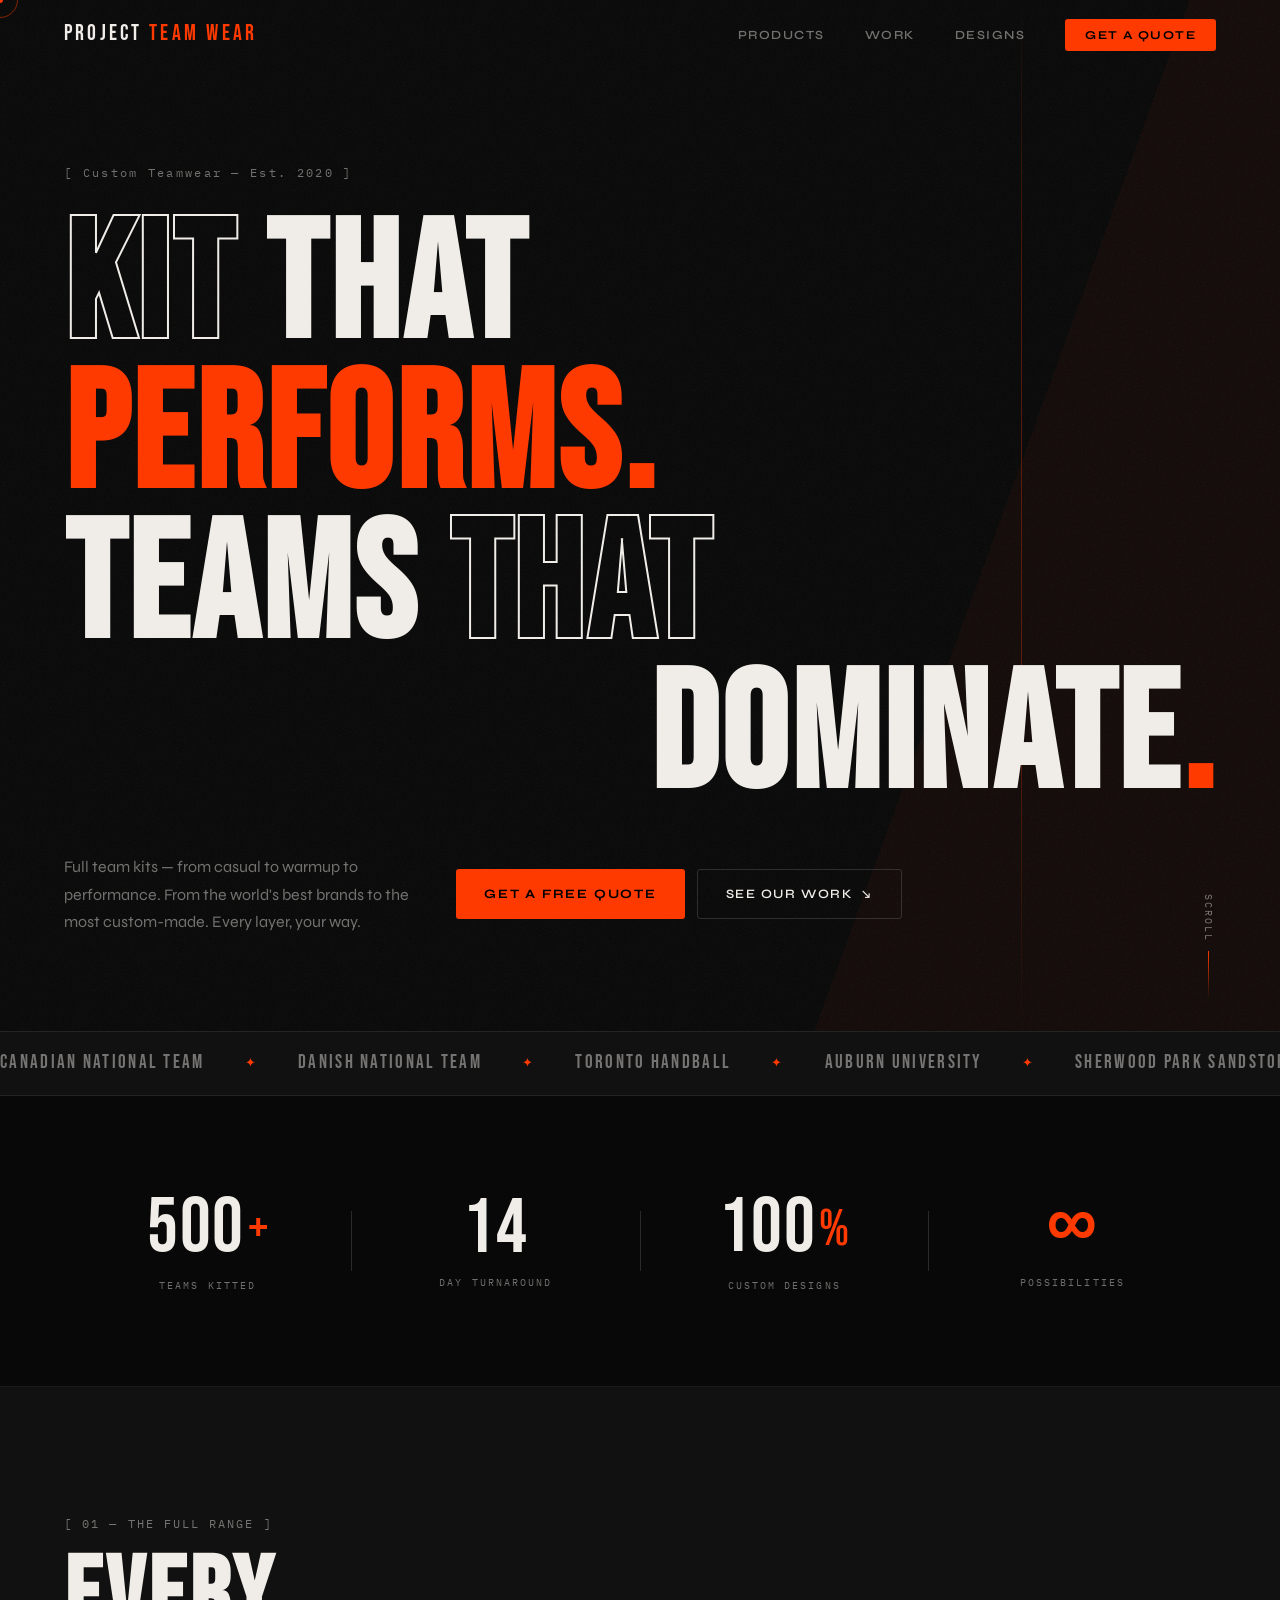
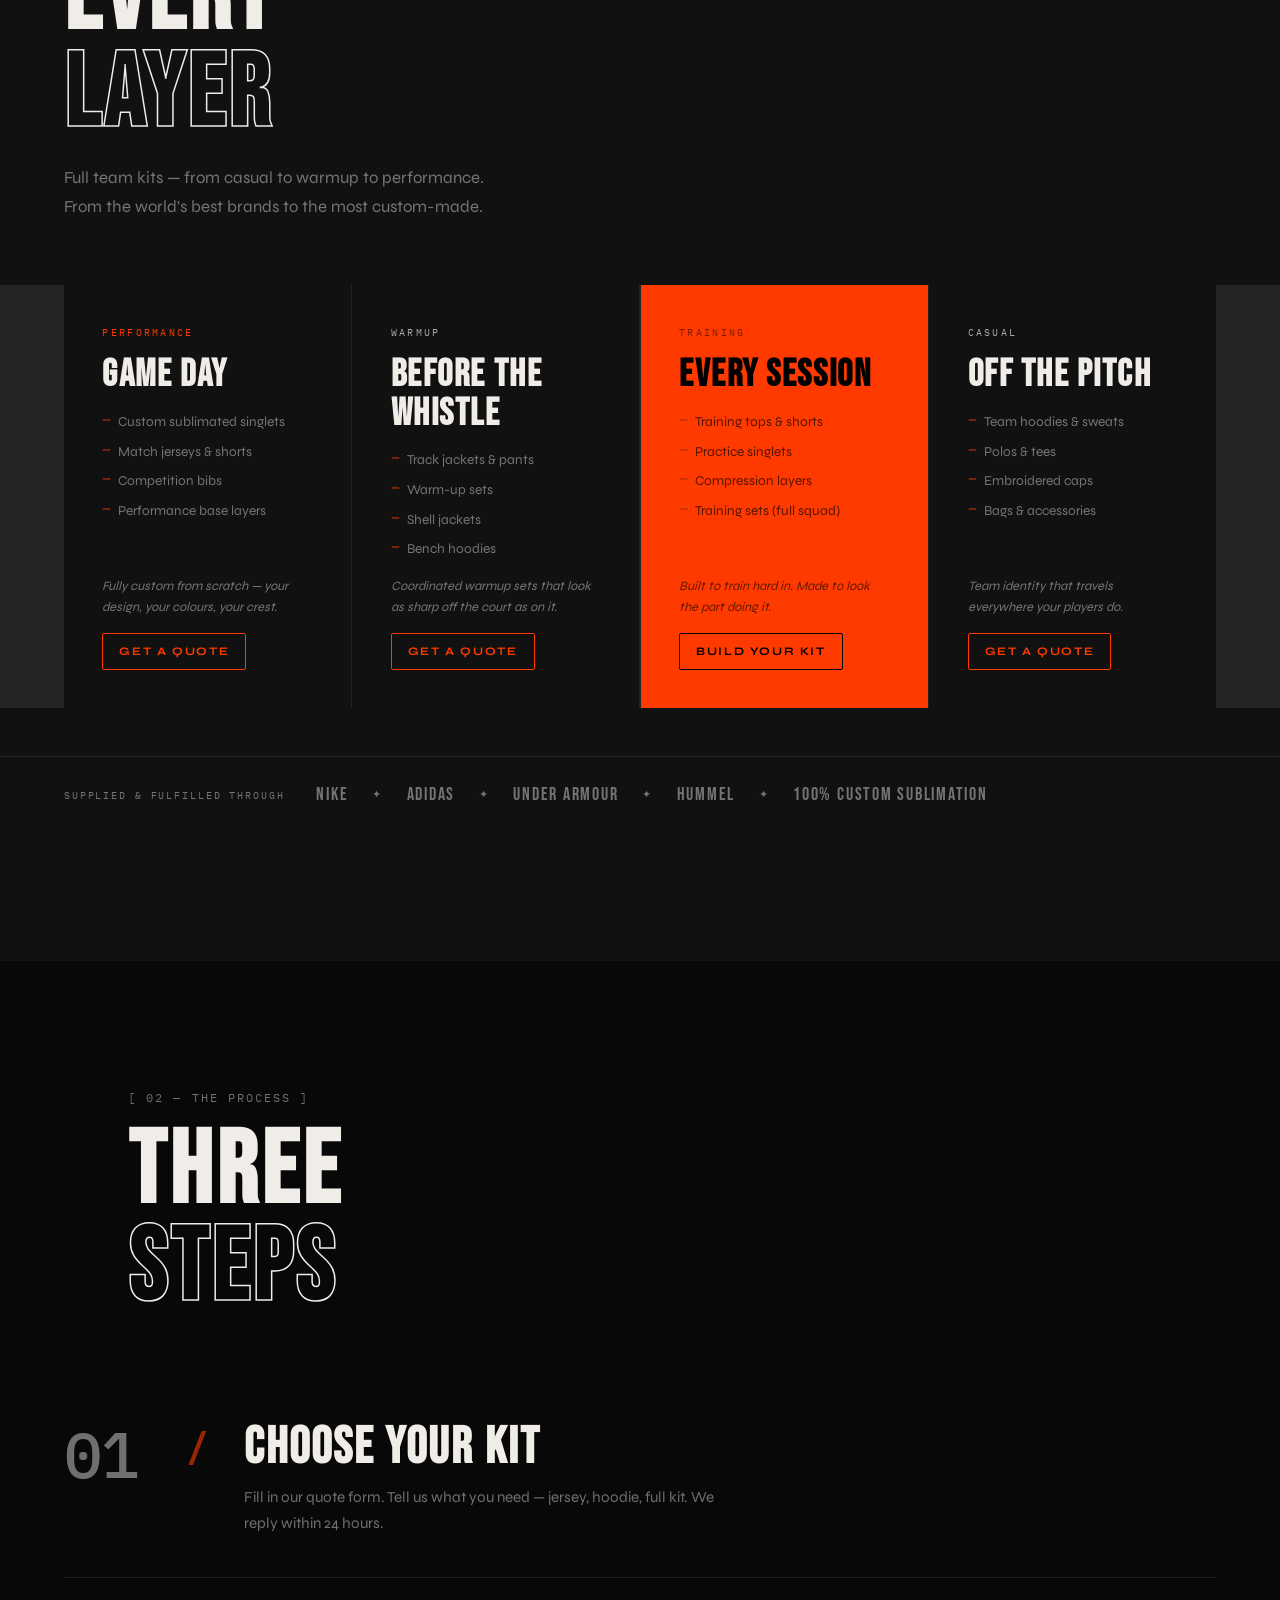
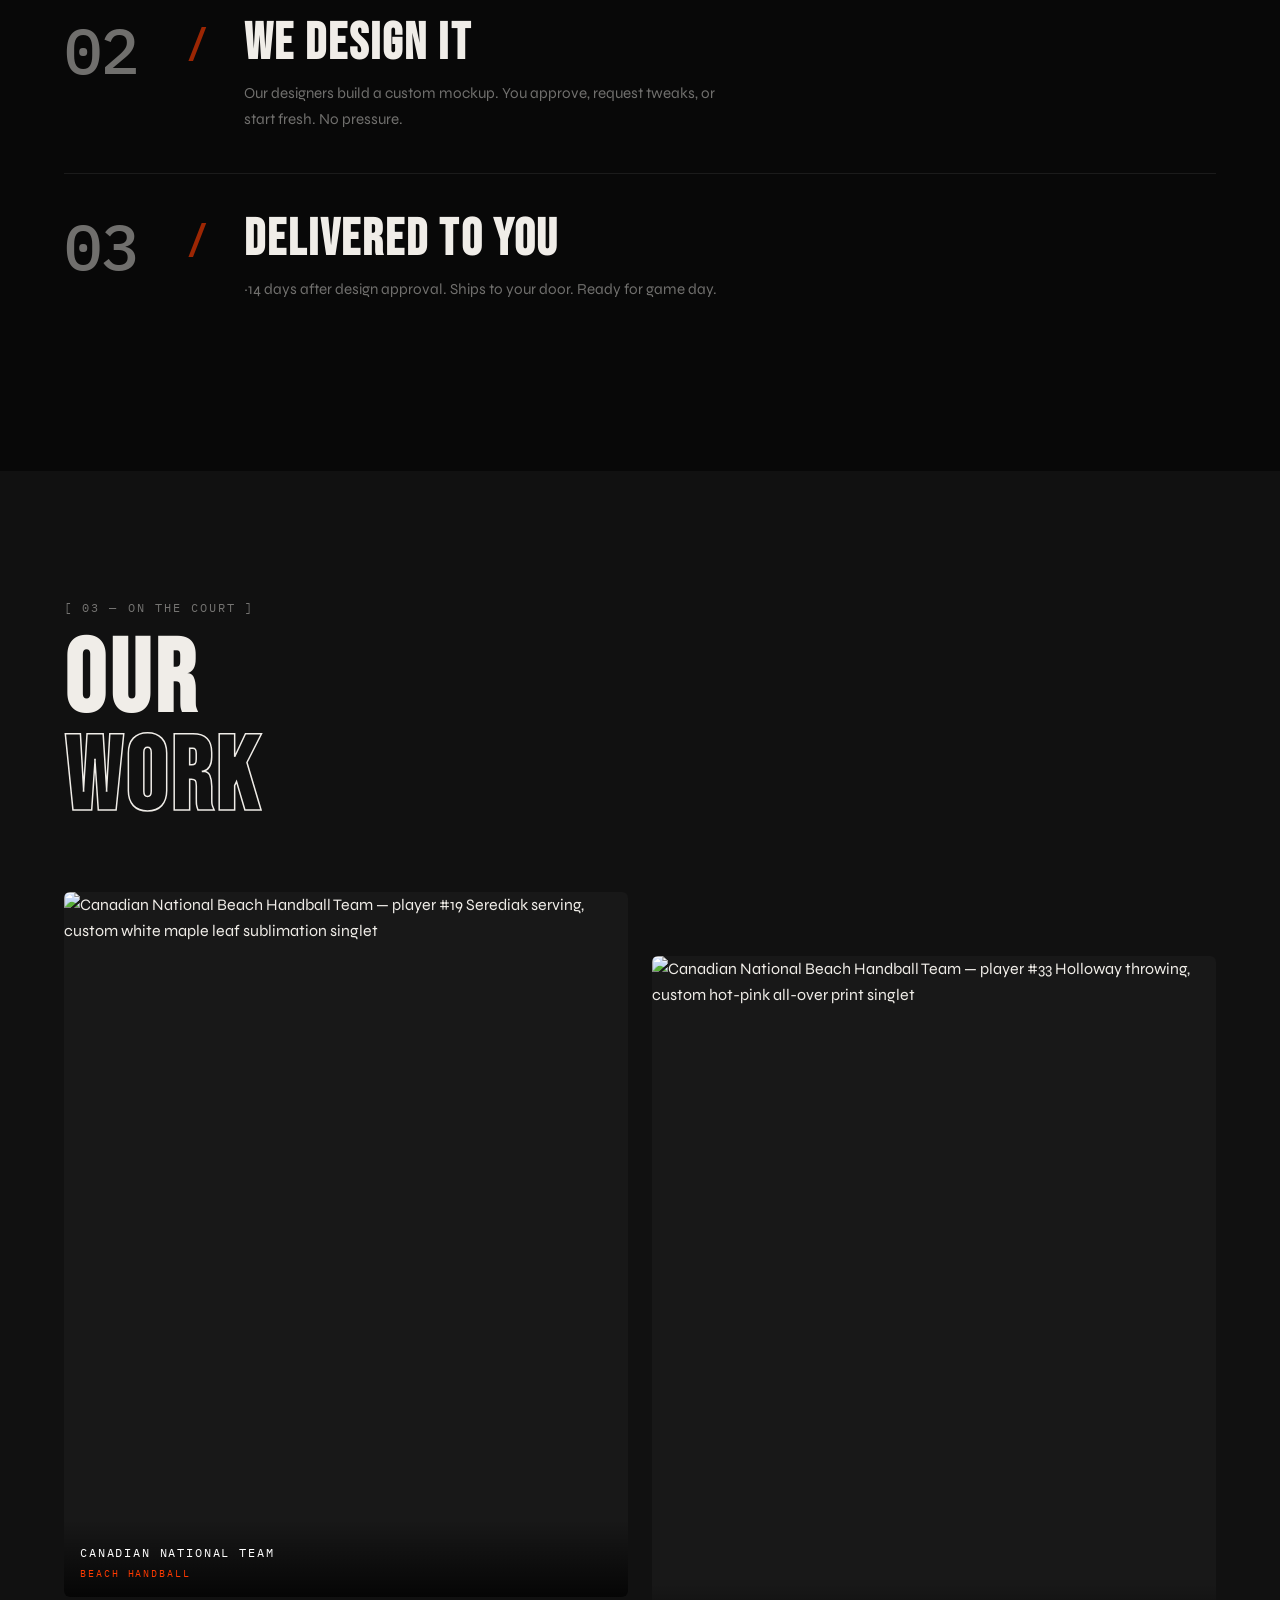
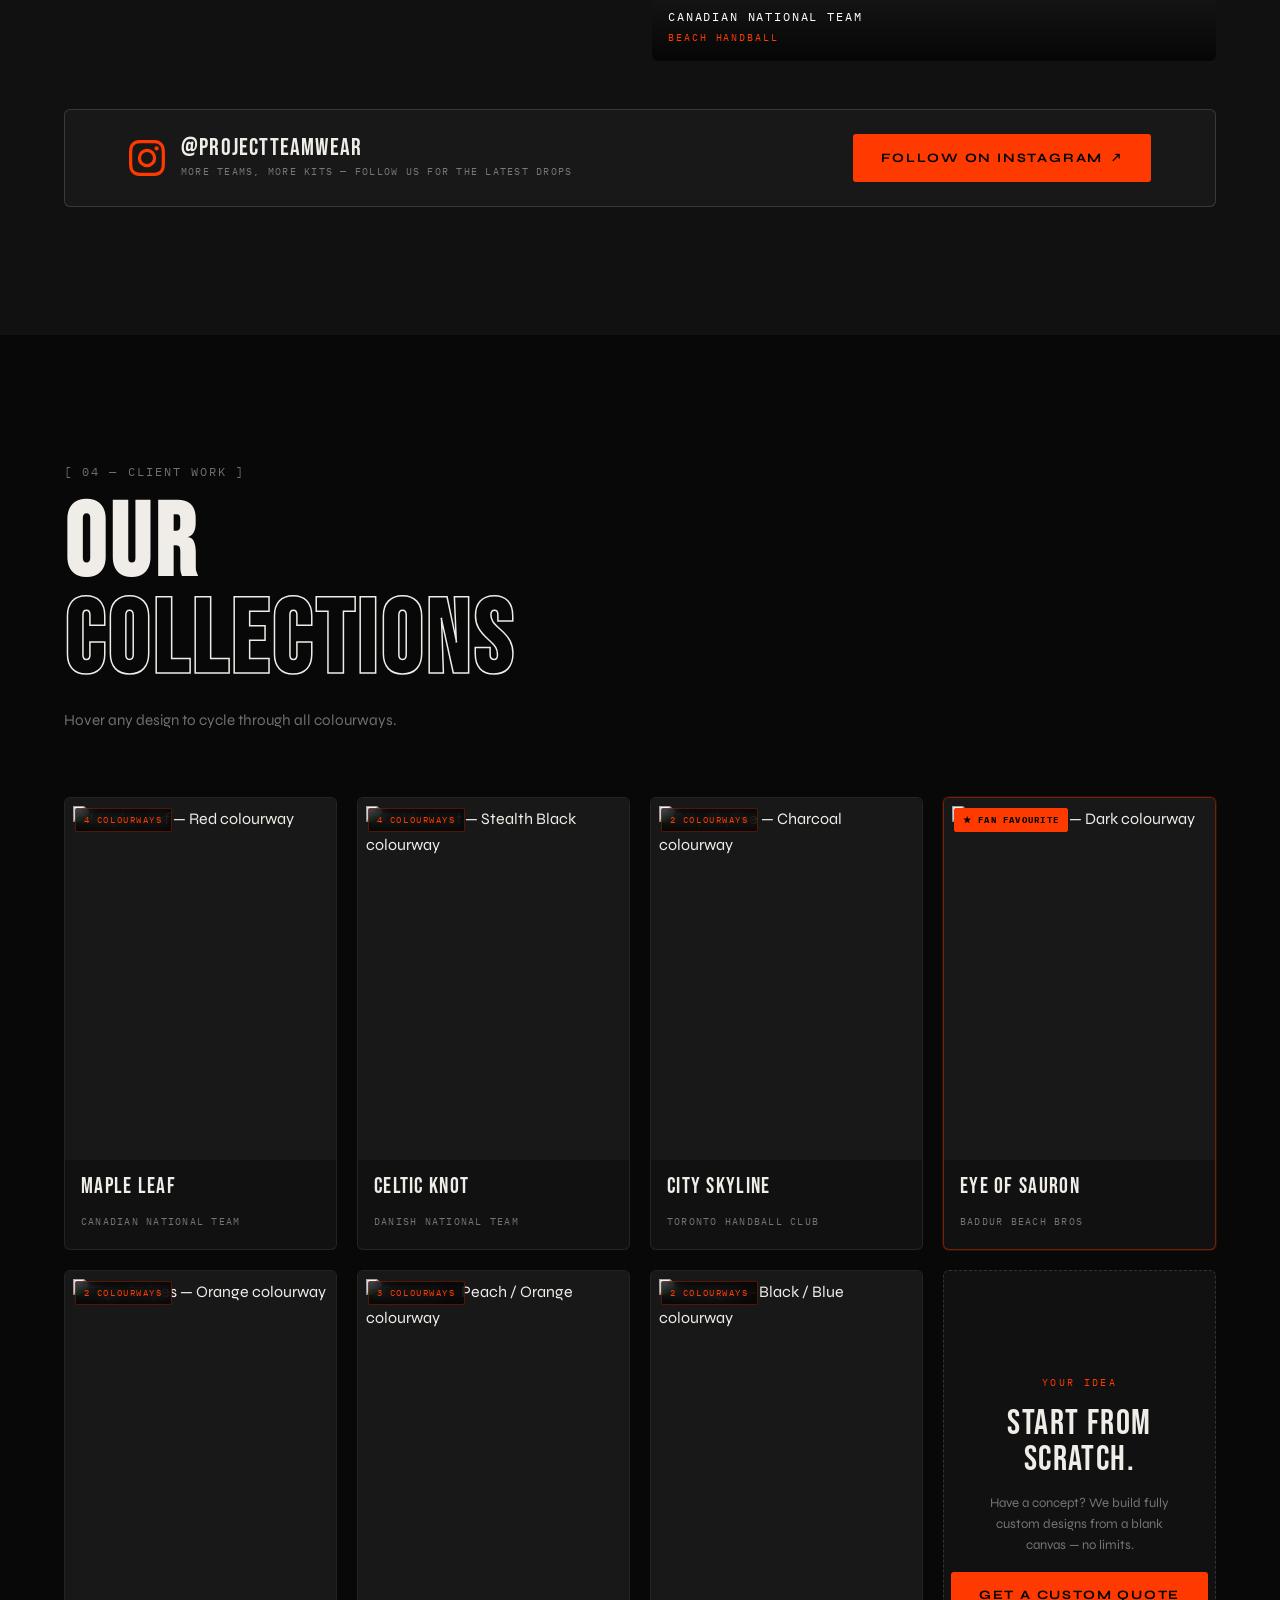
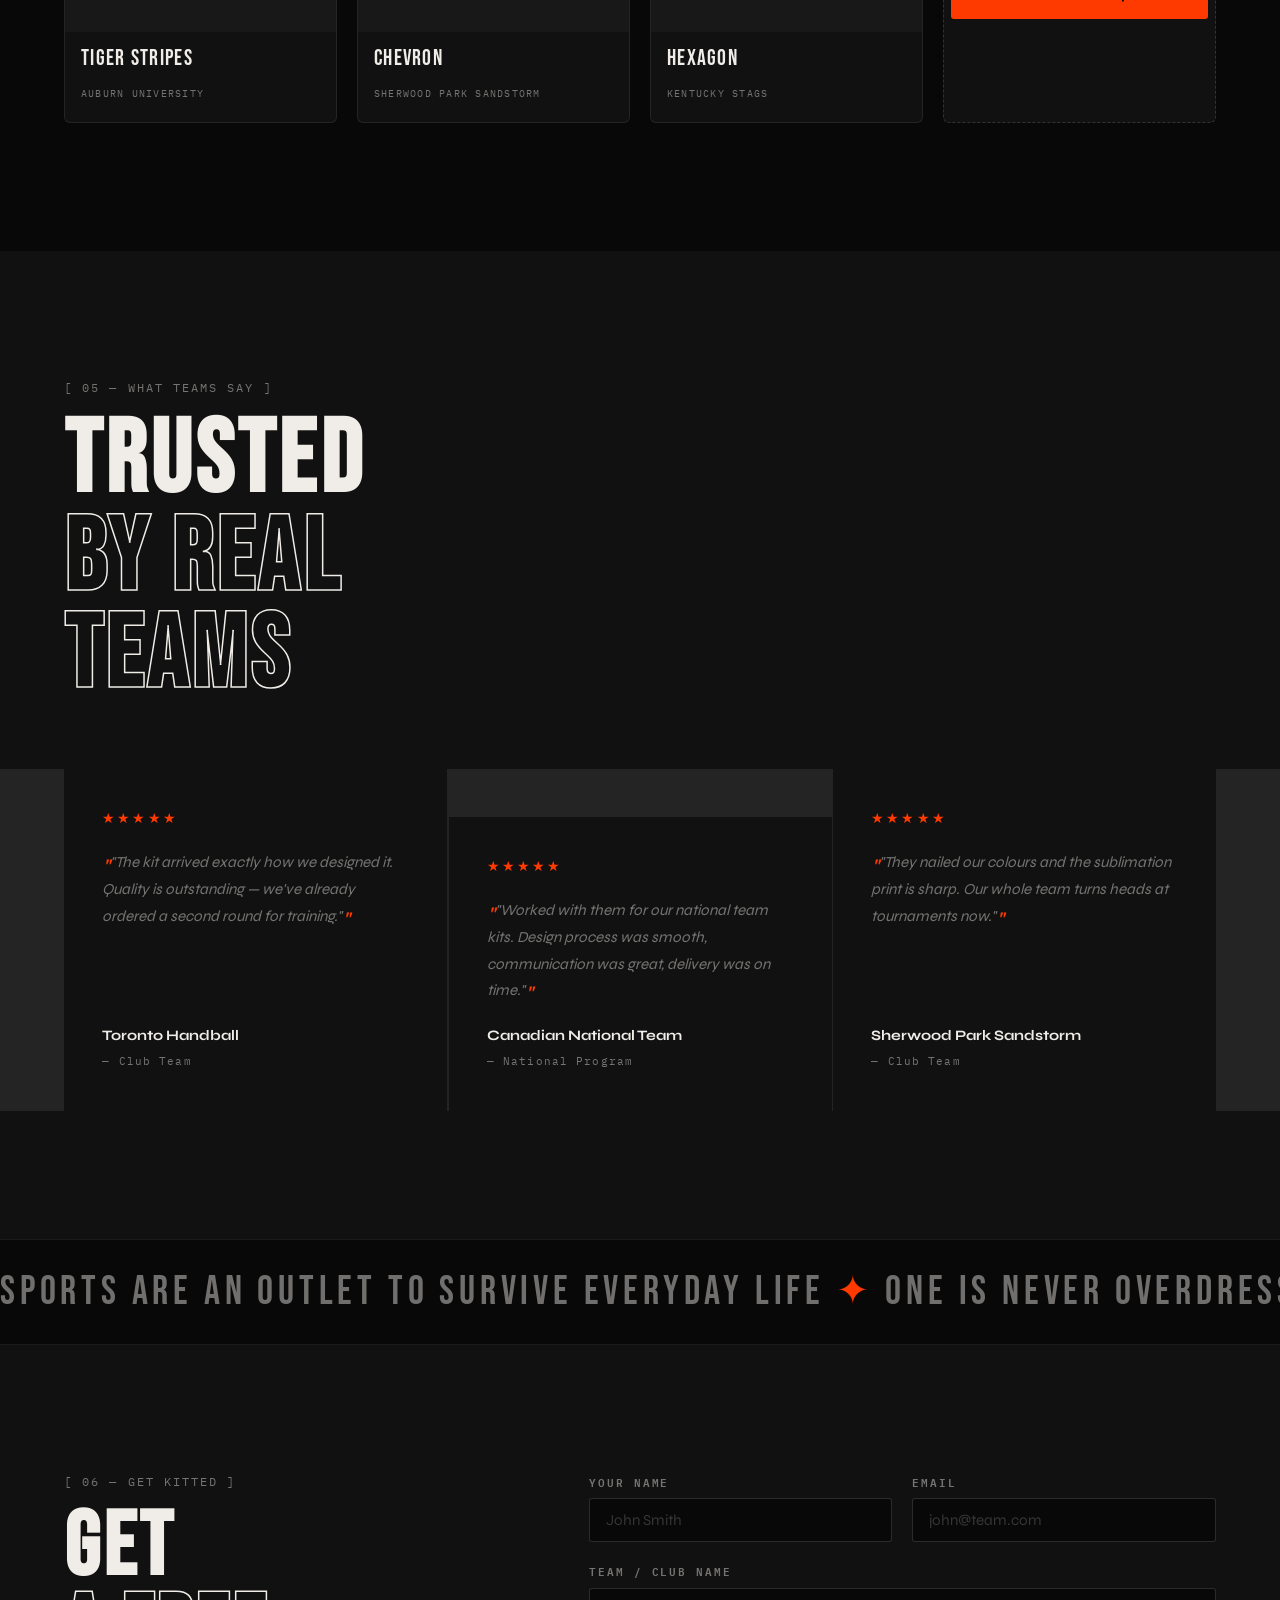
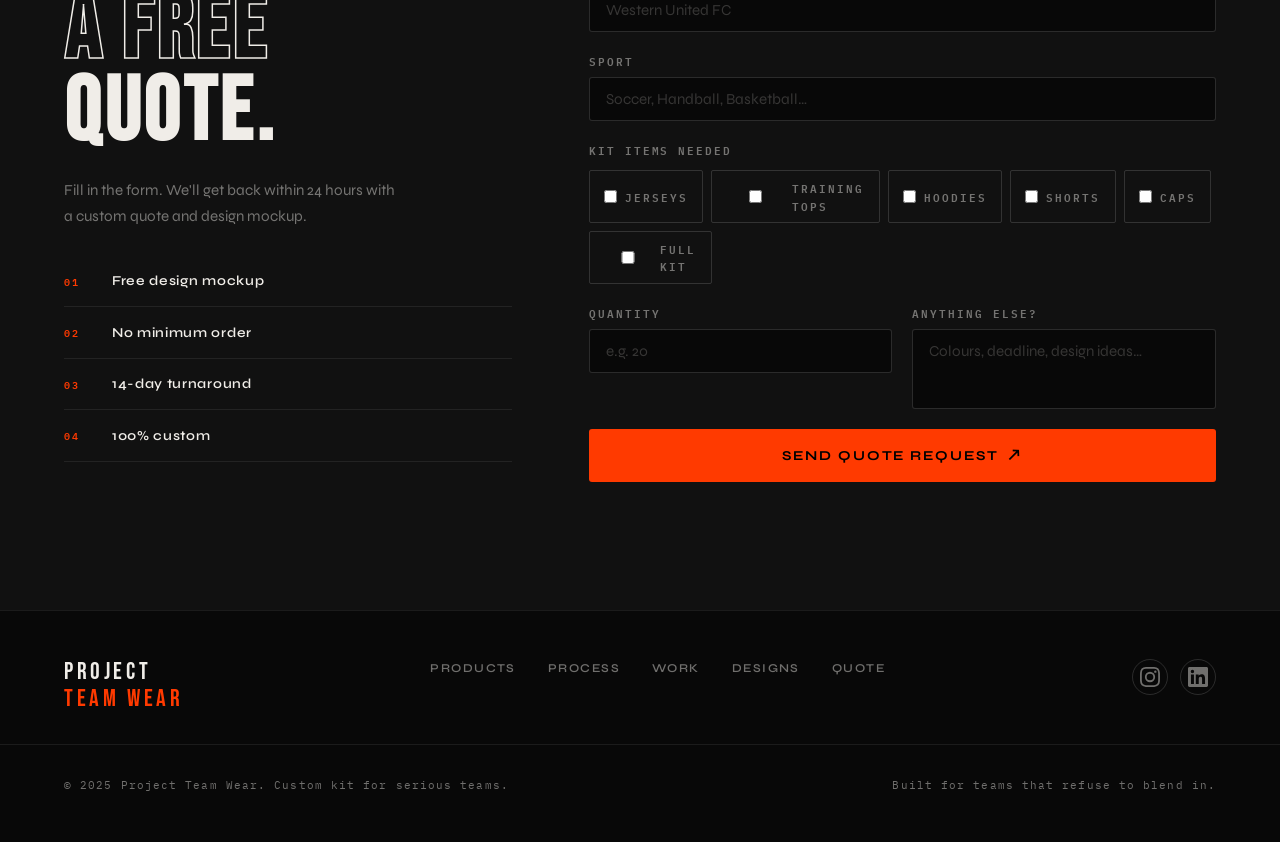
==== index.html @ f2df8446 "Initial build — full website + social media bot Plain HTML/CSS/JS rebuild with bold sporty aesthetic" ====
<!DOCTYPE html>
<html lang="en">
<head>
  <meta charset="UTF-8" />
  <meta name="viewport" content="width=device-width, initial-scale=1.0" />
  <meta name="description" content="Project Team Wear — 100% custom kit for sports clubs that refuse to blend in." />
  <meta property="og:title" content="Project Team Wear" />
  <meta property="og:description" content="Custom kit for serious teams." />
  <meta property="og:image" content="/imessage.png" />
  <title>Project Team Wear</title>
  <link rel="icon" href="/favicon.ico" />

  <!-- Fonts: Bebas Neue (display) + Syne (body) + IBM Plex Mono (labels) -->
  <link rel="preconnect" href="https://fonts.googleapis.com" />
  <link rel="preconnect" href="https://fonts.gstatic.com" crossorigin />
  <link href="https://fonts.googleapis.com/css2?family=Bebas+Neue&family=Syne:wght@400;500;600;700;800&family=IBM+Plex+Mono:wght@400;500&display=swap" rel="stylesheet" />

  <link rel="stylesheet" href="style.css" />
</head>
<body>

  <!-- ═══════════════════════════════════════
       LOADER
  ═══════════════════════════════════════ -->
  <div id="loader" aria-hidden="true">
    <div class="loader-inner">
      <span class="loader-word">PROJECT</span>
      <span class="loader-word accent">TEAM WEAR</span>
    </div>
    <div class="loader-bar"></div>
  </div>

  <!-- Custom cursor -->
  <div id="cursor-dot" aria-hidden="true"></div>
  <div id="cursor-ring" aria-hidden="true"></div>

  <!-- ═══════════════════════════════════════
       NAVBAR
  ═══════════════════════════════════════ -->
  <nav id="navbar">
    <div class="nav-inner">
      <a href="#home" class="nav-logo">
        <span>PROJECT</span><span class="accent">TEAM WEAR</span>
      </a>

      <ul class="nav-links">
        <li><a href="#products" class="nav-link">Products</a></li>
        <li><a href="#projects" class="nav-link">Work</a></li>
        <li><a href="#designs" class="nav-link">Designs</a></li>
        <li><a href="#quote" class="nav-cta">Get a Quote</a></li>
      </ul>

      <button id="menu-btn" aria-label="Menu" aria-expanded="false">
        <span></span><span></span>
      </button>
    </div>

    <div id="mobile-menu" aria-hidden="true">
      <ul>
        <li><a href="#products" onclick="closeMobileMenu()">Products</a></li>
        <li><a href="#how-it-works" onclick="closeMobileMenu()">How It Works</a></li>
        <li><a href="#projects" onclick="closeMobileMenu()">Our Work</a></li>
        <li><a href="#designs" onclick="closeMobileMenu()">Designs</a></li>
        <li><a href="#quote" class="mobile-cta" onclick="closeMobileMenu()">Get a Quote</a></li>
      </ul>
    </div>
  </nav>

  <!-- ═══════════════════════════════════════
       HERO
  ═══════════════════════════════════════ -->
  <section id="home" class="hero">
    <div class="hero-grain" aria-hidden="true"></div>
    <div class="hero-slash" aria-hidden="true"></div>

    <div class="hero-content">
      <p class="hero-eyebrow" data-reveal>
        <span class="mono">[ Custom Teamwear — Est. 2020 ]</span>
      </p>

      <h1 class="hero-headline">
        <span class="hero-line" data-reveal data-delay="0">
          <span class="line-outline">KIT</span>&nbsp;<span class="line-solid">THAT</span>
        </span>
        <span class="hero-line hero-line--accent" data-reveal data-delay="1">
          PERFORMS<span class="accent">.</span>
        </span>
        <span class="hero-line" data-reveal data-delay="2">
          <span class="line-solid">TEAMS</span>&nbsp;<span class="line-outline">THAT</span>
        </span>
        <span class="hero-line hero-line--right" data-reveal data-delay="3">
          DOMINATE<span class="accent">.</span>
        </span>
      </h1>

      <div class="hero-bottom" data-reveal data-delay="4">
        <p class="hero-sub">Full team kits — from casual to warmup to performance. From the world's best brands to the most custom-made. Every layer, your way.</p>
        <div class="hero-ctas">
          <a href="#quote" class="btn-primary">Get a Free Quote</a>
          <a href="#projects" class="btn-ghost">See Our Work <span class="arrow">↘</span></a>
        </div>
      </div>
    </div>

    <div class="hero-scroll-indicator" aria-hidden="true">
      <span class="mono">SCROLL</span>
      <div class="scroll-line"></div>
    </div>
  </section>

  <!-- ═══════════════════════════════════════
       TICKER
  ═══════════════════════════════════════ -->
  <div class="ticker" aria-label="Our clients">
    <div class="ticker-track">
      <span>Canadian National Team</span><span class="ticker-dot accent">✦</span>
      <span>Danish National Team</span><span class="ticker-dot accent">✦</span>
      <span>Toronto Handball</span><span class="ticker-dot accent">✦</span>
      <span>Auburn University</span><span class="ticker-dot accent">✦</span>
      <span>Sherwood Park Sandstorm</span><span class="ticker-dot accent">✦</span>
      <span>Baddur Beach Bros</span><span class="ticker-dot accent">✦</span>
      <span>Canadian National Team</span><span class="ticker-dot accent">✦</span>
      <span>Danish National Team</span><span class="ticker-dot accent">✦</span>
      <span>Toronto Handball</span><span class="ticker-dot accent">✦</span>
      <span>Auburn University</span><span class="ticker-dot accent">✦</span>
      <span>Sherwood Park Sandstorm</span><span class="ticker-dot accent">✦</span>
      <span>Baddur Beach Bros</span><span class="ticker-dot accent">✦</span>
    </div>
  </div>

  <!-- ═══════════════════════════════════════
       STATS
  ═══════════════════════════════════════ -->
  <section class="stats-section">
    <div class="stats-grid">
      <div class="stat-item" data-scroll-reveal>
        <span class="stat-num" data-count="500">0</span>
        <span class="stat-suffix">+</span>
        <p class="stat-label mono">Teams Kitted</p>
      </div>
      <div class="stat-divider" aria-hidden="true"></div>
      <div class="stat-item" data-scroll-reveal>
        <span class="stat-num" data-count="14">0</span>
        <p class="stat-label mono">Day Turnaround</p>
      </div>
      <div class="stat-divider" aria-hidden="true"></div>
      <div class="stat-item" data-scroll-reveal>
        <span class="stat-num" data-count="100">0</span>
        <span class="stat-suffix">%</span>
        <p class="stat-label mono">Custom Designs</p>
      </div>
      <div class="stat-divider" aria-hidden="true"></div>
      <div class="stat-item" data-scroll-reveal>
        <span class="stat-num accent">∞</span>
        <p class="stat-label mono">Possibilities</p>
      </div>
    </div>
  </section>

  <!-- ═══════════════════════════════════════
       PRODUCTS — Full Kit Range
  ═══════════════════════════════════════ -->
  <section id="products" class="products-section section-pad">
    <div class="section-header" data-scroll-reveal>
      <p class="section-eyebrow mono">[ 01 — The Full Range ]</p>
      <h2 class="section-title">EVERY<br/><span class="title-outline">LAYER</span></h2>
      <p class="section-desc-lg">Full team kits — from casual to warmup to performance.<br/>From the world's best brands to the most custom-made.</p>
    </div>

    <!-- 4-tier kit range -->
    <div class="kit-tiers">
      <div class="kit-tier" data-scroll-reveal>
        <div class="tier-tag accent mono">PERFORMANCE</div>
        <h3 class="tier-title">Game Day</h3>
        <ul class="tier-items">
          <li>Custom sublimated singlets</li>
          <li>Match jerseys &amp; shorts</li>
          <li>Competition bibs</li>
          <li>Performance base layers</li>
        </ul>
        <p class="tier-note">Fully custom from scratch — your design, your colours, your crest.</p>
        <a href="#quote" class="card-cta">Get a Quote</a>
      </div>

      <div class="kit-tier" data-scroll-reveal>
        <div class="tier-tag mono" style="color:#aaa">WARMUP</div>
        <h3 class="tier-title">Before the Whistle</h3>
        <ul class="tier-items">
          <li>Track jackets &amp; pants</li>
          <li>Warm-up sets</li>
          <li>Shell jackets</li>
          <li>Bench hoodies</li>
        </ul>
        <p class="tier-note">Coordinated warmup sets that look as sharp off the court as on it.</p>
        <a href="#quote" class="card-cta">Get a Quote</a>
      </div>

      <div class="kit-tier kit-tier--accent" data-scroll-reveal>
        <div class="tier-tag mono" style="color:#000;opacity:0.5">TRAINING</div>
        <h3 class="tier-title" style="color:#000">Every Session</h3>
        <ul class="tier-items" style="color:rgba(0,0,0,0.75)">
          <li>Training tops &amp; shorts</li>
          <li>Practice singlets</li>
          <li>Compression layers</li>
          <li>Training sets (full squad)</li>
        </ul>
        <p class="tier-note" style="color:rgba(0,0,0,0.6)">Built to train hard in. Made to look the part doing it.</p>
        <a href="#quote" class="card-cta card-cta--dark">Build Your Kit</a>
      </div>

      <div class="kit-tier" data-scroll-reveal>
        <div class="tier-tag mono" style="color:#aaa">CASUAL</div>
        <h3 class="tier-title">Off the Pitch</h3>
        <ul class="tier-items">
          <li>Team hoodies &amp; sweats</li>
          <li>Polos &amp; tees</li>
          <li>Embroidered caps</li>
          <li>Bags &amp; accessories</li>
        </ul>
        <p class="tier-note">Team identity that travels everywhere your players do.</p>
        <a href="#quote" class="card-cta">Get a Quote</a>
      </div>
    </div>

    <!-- Brand strip -->
    <div class="brand-strip" data-scroll-reveal>
      <p class="brand-strip-label mono">Supplied &amp; fulfilled through</p>
      <div class="brand-names">
        <span>Nike</span>
        <span class="accent">✦</span>
        <span>Adidas</span>
        <span class="accent">✦</span>
        <span>Under Armour</span>
        <span class="accent">✦</span>
        <span>Hummel</span>
        <span class="accent">✦</span>
        <span>100% Custom Sublimation</span>
      </div>
    </div>
  </section>

  <!-- ═══════════════════════════════════════
       HOW IT WORKS
  ═══════════════════════════════════════ -->
  <section id="how-it-works" class="process-section section-pad">
    <div class="process-inner">
      <div class="section-header" data-scroll-reveal>
        <p class="section-eyebrow mono">[ 02 — The Process ]</p>
        <h2 class="section-title">THREE<br/><span class="title-outline">STEPS</span></h2>
      </div>

      <div class="process-steps">
        <div class="process-step" data-scroll-reveal>
          <div class="step-number mono">01</div>
          <div class="step-slash accent" aria-hidden="true">/</div>
          <div class="step-content">
            <h3>Choose Your Kit</h3>
            <p>Fill in our quote form. Tell us what you need — jersey, hoodie, full kit. We reply within 24 hours.</p>
          </div>
        </div>
        <div class="process-step" data-scroll-reveal>
          <div class="step-number mono">02</div>
          <div class="step-slash accent" aria-hidden="true">/</div>
          <div class="step-content">
            <h3>We Design It</h3>
            <p>Our designers build a custom mockup. You approve, request tweaks, or start fresh. No pressure.</p>
          </div>
        </div>
        <div class="process-step" data-scroll-reveal>
          <div class="step-number mono">03</div>
          <div class="step-slash accent" aria-hidden="true">/</div>
          <div class="step-content">
            <h3>Delivered To You</h3>
            <p>~14 days after design approval. Ships to your door. Ready for game day.</p>
          </div>
        </div>
      </div>
    </div>
  </section>

  <!-- ═══════════════════════════════════════
       OUR WORK — 2 action photos + Instagram CTA
  ═══════════════════════════════════════ -->
  <section id="projects" class="gallery-section section-pad">
    <div class="section-header gallery-header" data-scroll-reveal>
      <p class="section-eyebrow mono">[ 03 — On The Court ]</p>
      <h2 class="section-title">OUR<br/><span class="title-outline">WORK</span></h2>
    </div>

    <!-- 2 feature photos — more coming as user uploads -->
    <div class="work-feature-grid">
      <div class="work-photo" data-scroll-reveal>
        <img src="static/media/1.717a4c91188be0178ddd.webp"
             alt="Canadian National Beach Handball Team — player #19 Serediak serving, custom white maple leaf sublimation singlet" />
        <div class="work-photo-caption">
          <span class="mono work-team">Canadian National Team</span>
          <span class="mono work-sport">Beach Handball</span>
        </div>
      </div>
      <div class="work-photo work-photo--offset" data-scroll-reveal>
        <img src="static/media/2.dcffcffe548e43a9d6e7.webp"
             alt="Canadian National Beach Handball Team — player #33 Holloway throwing, custom hot-pink all-over print singlet" />
        <div class="work-photo-caption">
          <span class="mono work-team">Canadian National Team</span>
          <span class="mono work-sport">Beach Handball</span>
        </div>
      </div>
    </div>

    <!-- Instagram tie-in CTA -->
    <div class="instagram-cta" data-scroll-reveal>
      <div class="instagram-cta-left">
        <svg class="ig-icon" viewBox="0 0 24 24" fill="currentColor" aria-hidden="true">
          <path d="M12 2.163c3.204 0 3.584.012 4.85.07 3.252.148 4.771 1.691 4.919 4.919.058 1.265.069 1.645.069 4.849 0 3.205-.012 3.584-.069 4.849-.149 3.225-1.664 4.771-4.919 4.919-1.266.058-1.644.07-4.85.07-3.204 0-3.584-.012-4.849-.07-3.26-.149-4.771-1.699-4.919-4.92-.058-1.265-.07-1.644-.07-4.849 0-3.204.013-3.583.07-4.849.149-3.227 1.664-4.771 4.919-4.919 1.266-.057 1.645-.069 4.849-.069zM12 0C8.741 0 8.333.014 7.053.072 2.695.272.273 2.69.073 7.052.014 8.333 0 8.741 0 12c0 3.259.014 3.668.072 4.948.2 4.358 2.618 6.78 6.98 6.98C8.333 23.986 8.741 24 12 24c3.259 0 3.668-.014 4.948-.072 4.354-.2 6.782-2.618 6.979-6.98.059-1.28.073-1.689.073-4.948 0-3.259-.014-3.667-.072-4.947-.196-4.354-2.617-6.78-6.979-6.98C15.668.014 15.259 0 12 0zm0 5.838a6.162 6.162 0 100 12.324 6.162 6.162 0 000-12.324zM12 16a4 4 0 110-8 4 4 0 010 8zm6.406-11.845a1.44 1.44 0 100 2.881 1.44 1.44 0 000-2.881z"/>
        </svg>
        <div class="ig-text">
          <p class="ig-handle">@projectteamwear</p>
          <p class="ig-subline mono">More teams, more kits — follow us for the latest drops</p>
        </div>
      </div>
      <a href="https://www.instagram.com/projectteamwear"
         target="_blank" rel="noopener"
         class="btn-primary ig-btn">
        Follow on Instagram <span class="arrow">↗</span>
      </a>
    </div>
  </section>

  <!-- ═══════════════════════════════════════
       DESIGNS — Collections (hover to cycle colourways)
  ═══════════════════════════════════════ -->
  <section id="designs" class="designs-section section-pad">
    <div class="section-header" data-scroll-reveal>
      <p class="section-eyebrow mono">[ 04 — Client Work ]</p>
      <h2 class="section-title">OUR<br/><span class="title-outline">COLLECTIONS</span></h2>
      <p class="section-desc">Hover any design to cycle through all colourways.</p>
    </div>

    <div class="collections-grid">

      <!-- ── 1. Maple Leaf — Canadian National Team — 4 colourways ── -->
      <div class="collection-card" data-scroll-reveal
           data-colourways='[
             {"img":"static/media/3-1.29ca38c232ab1892d330.webp","label":"Red","color":"#C8102E"},
             {"img":"static/media/3-2.26c9ff3be8fc96991490.webp","label":"White","color":"#E0E0E0"},
             {"img":"static/media/3-4.34ce84a70557ef8b13e5.webp","label":"Pink / Cyan","color":"#FF69B4"},
             {"img":"static/media/3-5.b510a97af9c49f39da20.webp","label":"Teal","color":"#3CB99A"}
           ]'>
        <div class="collection-img-wrap">
          <img class="collection-img" src="static/media/3-1.29ca38c232ab1892d330.webp"
               alt="Maple Leaf — Red colourway" loading="lazy" />
          <div class="collection-badge mono">4 COLOURWAYS</div>
          <div class="colour-progress-bar" aria-hidden="true"><div class="colour-progress-fill"></div></div>
          <div class="colour-dots-overlay" aria-hidden="true"></div>
          <div class="colour-name-tag mono" aria-hidden="true">Red</div>
        </div>
        <div class="collection-info">
          <p class="collection-name">Maple Leaf</p>
          <p class="collection-client mono">Canadian National Team</p>
        </div>
      </div>

      <!-- ── 2. Celtic Knot — Danish National Team — 4 colourways ── -->
      <div class="collection-card" data-scroll-reveal
           data-colourways='[
             {"img":"static/media/4-1.cdc05062fe97f3bd55d7.webp","label":"Stealth Black","color":"#1A1A1A"},
             {"img":"static/media/4-2.95440c9b966a2ed53fed.webp","label":"Red / White","color":"#C8102E"},
             {"img":"static/media/4-3.fc0698a84375c9a03df5.webp","label":"Sage","color":"#7B9B8F"},
             {"img":"static/media/4-4.ab0212850dfcaedb8462.webp","label":"White / Red","color":"#F0EDE8"}
           ]'>
        <div class="collection-img-wrap">
          <img class="collection-img" src="static/media/4-1.cdc05062fe97f3bd55d7.webp"
               alt="Celtic Knot — Stealth Black colourway" loading="lazy" />
          <div class="collection-badge mono">4 COLOURWAYS</div>
          <div class="colour-progress-bar" aria-hidden="true"><div class="colour-progress-fill"></div></div>
          <div class="colour-dots-overlay" aria-hidden="true"></div>
          <div class="colour-name-tag mono" aria-hidden="true">Stealth Black</div>
        </div>
        <div class="collection-info">
          <p class="collection-name">Celtic Knot</p>
          <p class="collection-client mono">Danish National Team</p>
        </div>
      </div>

      <!-- ── 3. City Skyline — Toronto Handball — 2 colourways ── -->
      <div class="collection-card" data-scroll-reveal
           data-colourways='[
             {"img":"static/media/5-1.798f657dd513fc746c6c.webp","label":"Charcoal","color":"#4A4A4A"},
             {"img":"static/media/5-2.b76ad1c8eb8119d53af8.webp","label":"Orange","color":"#FF6B1A"}
           ]'>
        <div class="collection-img-wrap">
          <img class="collection-img" src="static/media/5-1.798f657dd513fc746c6c.webp"
               alt="City Skyline — Charcoal colourway" loading="lazy" />
          <div class="collection-badge mono">2 COLOURWAYS</div>
          <div class="colour-progress-bar" aria-hidden="true"><div class="colour-progress-fill"></div></div>
          <div class="colour-dots-overlay" aria-hidden="true"></div>
          <div class="colour-name-tag mono" aria-hidden="true">Charcoal</div>
        </div>
        <div class="collection-info">
          <p class="collection-name">City Skyline</p>
          <p class="collection-client mono">Toronto Handball Club</p>
        </div>
      </div>

      <!-- ── 4. Eye of Sauron — Baddur Beach Bros — 2 colourways ★ FAN FAVOURITE ── -->
      <div class="collection-card collection-card--fan-fav" data-scroll-reveal
           data-colourways='[
             {"img":"static/media/6-1.0024105a7d1021472f7d.webp","label":"Dark / Grey","color":"#2A2A2A"},
             {"img":"static/media/6-2.0a09b5005e5ed93a87fd.webp","label":"Orange / Black","color":"#FF6B1A"}
           ]'>
        <div class="collection-img-wrap">
          <img class="collection-img" src="static/media/6-1.0024105a7d1021472f7d.webp"
               alt="Eye of Sauron — Dark colourway" loading="lazy" />
          <div class="collection-badge collection-badge--fan mono">★ FAN FAVOURITE</div>
          <div class="colour-progress-bar" aria-hidden="true"><div class="colour-progress-fill"></div></div>
          <div class="colour-dots-overlay" aria-hidden="true"></div>
          <div class="colour-name-tag mono" aria-hidden="true">Dark / Grey</div>
        </div>
        <div class="collection-info">
          <p class="collection-name">Eye of Sauron</p>
          <p class="collection-client mono">Baddur Beach Bros</p>
        </div>
      </div>

      <!-- ── 5. Tiger Stripes — Auburn University — 2 colourways ── -->
      <div class="collection-card" data-scroll-reveal
           data-colourways='[
             {"img":"static/media/7-1.006b6ed3e1393a99ead8.webp","label":"Orange / Navy","color":"#FF6B1A"},
             {"img":"static/media/7-2.4de2c317a0f2c09725fc.webp","label":"Navy / Orange","color":"#1A2E5A"}
           ]'>
        <div class="collection-img-wrap">
          <img class="collection-img" src="static/media/7-1.006b6ed3e1393a99ead8.webp"
               alt="Tiger Stripes — Orange colourway" loading="lazy" />
          <div class="collection-badge mono">2 COLOURWAYS</div>
          <div class="colour-progress-bar" aria-hidden="true"><div class="colour-progress-fill"></div></div>
          <div class="colour-dots-overlay" aria-hidden="true"></div>
          <div class="colour-name-tag mono" aria-hidden="true">Orange / Navy</div>
        </div>
        <div class="collection-info">
          <p class="collection-name">Tiger Stripes</p>
          <p class="collection-client mono">Auburn University</p>
        </div>
      </div>

      <!-- ── 6. Chevron — Sherwood Park Sandstorm — 3 colourways ── -->
      <div class="collection-card" data-scroll-reveal
           data-colourways='[
             {"img":"static/media/9-1.2deb14ec445578180062.webp","label":"Peach / Orange","color":"#FFB347"},
             {"img":"static/media/9-2.c5bb4a3373e68ed82202.webp","label":"Pink / Purple","color":"#E878B0"},
             {"img":"static/media/9-3.5186110ee9f804d1812c.webp","label":"Red","color":"#C8102E"}
           ]'>
        <div class="collection-img-wrap">
          <img class="collection-img" src="static/media/9-1.2deb14ec445578180062.webp"
               alt="Chevron — Peach / Orange colourway" loading="lazy" />
          <div class="collection-badge mono">3 COLOURWAYS</div>
          <div class="colour-progress-bar" aria-hidden="true"><div class="colour-progress-fill"></div></div>
          <div class="colour-dots-overlay" aria-hidden="true"></div>
          <div class="colour-name-tag mono" aria-hidden="true">Peach / Orange</div>
        </div>
        <div class="collection-info">
          <p class="collection-name">Chevron</p>
          <p class="collection-client mono">Sherwood Park Sandstorm</p>
        </div>
      </div>

      <!-- ── 7. Hexagon — Kentucky Stags — 2 colourways ── -->
      <div class="collection-card" data-scroll-reveal
           data-colourways='[
             {"img":"static/media/10-1.6ab57740cac21e4e9c23.webp","label":"Black / Blue","color":"#1A1A2E"},
             {"img":"static/media/10-2.8da7b175b657db36e811.webp","label":"Sky Blue","color":"#87CEEB"}
           ]'>
        <div class="collection-img-wrap">
          <img class="collection-img" src="static/media/10-1.6ab57740cac21e4e9c23.webp"
               alt="Hexagon — Black / Blue colourway" loading="lazy" />
          <div class="collection-badge mono">2 COLOURWAYS</div>
          <div class="colour-progress-bar" aria-hidden="true"><div class="colour-progress-fill"></div></div>
          <div class="colour-dots-overlay" aria-hidden="true"></div>
          <div class="colour-name-tag mono" aria-hidden="true">Black / Blue</div>
        </div>
        <div class="collection-info">
          <p class="collection-name">Hexagon</p>
          <p class="collection-client mono">Kentucky Stags</p>
        </div>
      </div>

      <!-- ── CTA — start from scratch ── -->
      <div class="collection-card collection-card--cta" data-scroll-reveal>
        <div class="cta-card-inner">
          <p class="cta-card-overline mono">YOUR IDEA</p>
          <p class="cta-card-title">Start From<br/>Scratch.</p>
          <p class="cta-card-sub">Have a concept? We build fully custom designs from a blank canvas — no limits.</p>
          <a href="#quote" class="btn-primary">Get a Custom Quote</a>
        </div>
      </div>

    </div>
  </section>

  <!-- ═══════════════════════════════════════
       TESTIMONIALS
  ═══════════════════════════════════════ -->
  <section class="testimonials-section section-pad">
    <div class="section-header" data-scroll-reveal>
      <p class="section-eyebrow mono">[ 05 — What Teams Say ]</p>
      <h2 class="section-title">TRUSTED<br/><span class="title-outline">BY REAL<br/>TEAMS</span></h2>
    </div>

    <div class="testimonials-grid">
      <div class="testimonial" data-scroll-reveal>
        <div class="testimonial-stars accent">★★★★★</div>
        <blockquote>"The kit arrived exactly how we designed it. Quality is outstanding — we've already ordered a second round for training."</blockquote>
        <div class="testimonial-author">
          <span class="author-name">Toronto Handball</span>
          <span class="author-type mono">— Club Team</span>
        </div>
      </div>
      <div class="testimonial testimonial--offset" data-scroll-reveal>
        <div class="testimonial-stars accent">★★★★★</div>
        <blockquote>"Worked with them for our national team kits. Design process was smooth, communication was great, delivery was on time."</blockquote>
        <div class="testimonial-author">
          <span class="author-name">Canadian National Team</span>
          <span class="author-type mono">— National Program</span>
        </div>
      </div>
      <div class="testimonial" data-scroll-reveal>
        <div class="testimonial-stars accent">★★★★★</div>
        <blockquote>"They nailed our colours and the sublimation print is sharp. Our whole team turns heads at tournaments now."</blockquote>
        <div class="testimonial-author">
          <span class="author-name">Sherwood Park Sandstorm</span>
          <span class="author-type mono">— Club Team</span>
        </div>
      </div>
    </div>
  </section>

  <!-- ═══════════════════════════════════════
       STATEMENT BREAK
  ═══════════════════════════════════════ -->
  <div class="statement-break" aria-hidden="true">
    <div class="statement-text">
      SPORTS ARE AN OUTLET TO SURVIVE EVERYDAY LIFE<span class="accent"> ✦ </span>ONE IS NEVER OVERDRESSED WHEN WEARING COOL SHIT<span class="accent"> ✦ </span>SPORTS ARE AN OUTLET TO SURVIVE EVERYDAY LIFE<span class="accent"> ✦ </span>ONE IS NEVER OVERDRESSED WHEN WEARING COOL SHIT<span class="accent"> ✦ </span>
    </div>
  </div>

  <!-- ═══════════════════════════════════════
       QUOTE FORM
  ═══════════════════════════════════════ -->
  <section id="quote" class="quote-section section-pad">
    <div class="quote-inner">
      <!-- Left: Statement -->
      <div class="quote-left" data-scroll-reveal>
        <p class="section-eyebrow mono">[ 06 — Get Kitted ]</p>
        <h2 class="quote-title">GET<br/><span class="title-outline">A FREE</span><br/>QUOTE.</h2>
        <p class="quote-sub">Fill in the form. We'll get back within 24 hours with a custom quote and design mockup.</p>
        <div class="quote-promises">
          <div class="promise"><span class="accent mono">01</span> Free design mockup</div>
          <div class="promise"><span class="accent mono">02</span> No minimum order</div>
          <div class="promise"><span class="accent mono">03</span> 14-day turnaround</div>
          <div class="promise"><span class="accent mono">04</span> 100% custom</div>
        </div>
      </div>

      <!-- Right: Form -->
      <div class="quote-right" data-scroll-reveal>
        <form id="quote-form" action="https://formspree.io/f/xrejwobr" method="POST">
          <div class="form-row">
            <div class="form-field">
              <label for="name">Your Name</label>
              <input id="name" name="name" type="text" required placeholder="John Smith" />
            </div>
            <div class="form-field">
              <label for="email">Email</label>
              <input id="email" name="email" type="email" required placeholder="john@team.com" />
            </div>
          </div>
          <div class="form-field">
            <label for="team">Team / Club Name</label>
            <input id="team" name="team" type="text" required placeholder="Western United FC" />
          </div>
          <div class="form-field">
            <label for="sport">Sport</label>
            <input id="sport" name="sport" type="text" placeholder="Soccer, Handball, Basketball…" />
          </div>
          <div class="form-field">
            <label>Kit Items Needed</label>
            <div class="kit-options">
              <label class="kit-opt"><input type="checkbox" name="kit" value="Jerseys" /><span>Jerseys</span></label>
              <label class="kit-opt"><input type="checkbox" name="kit" value="Training Tops" /><span>Training Tops</span></label>
              <label class="kit-opt"><input type="checkbox" name="kit" value="Hoodies" /><span>Hoodies</span></label>
              <label class="kit-opt"><input type="checkbox" name="kit" value="Shorts" /><span>Shorts</span></label>
              <label class="kit-opt"><input type="checkbox" name="kit" value="Caps" /><span>Caps</span></label>
              <label class="kit-opt"><input type="checkbox" name="kit" value="Full Kit" /><span>Full Kit</span></label>
            </div>
          </div>
          <div class="form-row">
            <div class="form-field">
              <label for="quantity">Quantity</label>
              <input id="quantity" name="quantity" type="number" min="1" placeholder="e.g. 20" />
            </div>
            <div class="form-field form-field--grow">
              <label for="message">Anything else?</label>
              <textarea id="message" name="message" rows="3" placeholder="Colours, deadline, design ideas…"></textarea>
            </div>
          </div>

          <button type="submit" class="btn-primary btn-submit">
            <span class="btn-text">Send Quote Request</span>
            <span class="btn-arrow">↗</span>
          </button>
          <p id="form-success" class="form-msg form-msg--success" hidden>✓ Sent! We'll reply within 24 hours.</p>
          <p id="form-error" class="form-msg form-msg--error" hidden>Something went wrong. Email us directly.</p>
        </form>
      </div>
    </div>
  </section>

  <!-- ═══════════════════════════════════════
       FOOTER
  ═══════════════════════════════════════ -->
  <footer class="site-footer">
    <div class="footer-top">
      <div class="footer-logo">
        <span>PROJECT</span><br/><span class="accent">TEAM WEAR</span>
      </div>
      <nav class="footer-nav">
        <a href="#products">Products</a>
        <a href="#how-it-works">Process</a>
        <a href="#projects">Work</a>
        <a href="#designs">Designs</a>
        <a href="#quote">Quote</a>
      </nav>
      <div class="footer-social">
        <a href="https://www.instagram.com/projectteamwear" target="_blank" rel="noopener" aria-label="Instagram">
          <svg viewBox="0 0 24 24" fill="currentColor" width="20" height="20"><path d="M12 2.163c3.204 0 3.584.012 4.85.07 3.252.148 4.771 1.691 4.919 4.919.058 1.265.069 1.645.069 4.849 0 3.205-.012 3.584-.069 4.849-.149 3.225-1.664 4.771-4.919 4.919-1.266.058-1.644.07-4.85.07-3.204 0-3.584-.012-4.849-.07-3.26-.149-4.771-1.699-4.919-4.92-.058-1.265-.07-1.644-.07-4.849 0-3.204.013-3.583.07-4.849.149-3.227 1.664-4.771 4.919-4.919 1.266-.057 1.645-.069 4.849-.069zM12 0C8.741 0 8.333.014 7.053.072 2.695.272.273 2.69.073 7.052.014 8.333 0 8.741 0 12c0 3.259.014 3.668.072 4.948.2 4.358 2.618 6.78 6.98 6.98C8.333 23.986 8.741 24 12 24c3.259 0 3.668-.014 4.948-.072 4.354-.2 6.782-2.618 6.979-6.98.059-1.28.073-1.689.073-4.948 0-3.259-.014-3.667-.072-4.947-.196-4.354-2.617-6.78-6.979-6.98C15.668.014 15.259 0 12 0zm0 5.838a6.162 6.162 0 100 12.324 6.162 6.162 0 000-12.324zM12 16a4 4 0 110-8 4 4 0 010 8zm6.406-11.845a1.44 1.44 0 100 2.881 1.44 1.44 0 000-2.881z"/></svg>
        </a>
        <a href="https://www.linkedin.com/company/projectteamwear" target="_blank" rel="noopener" aria-label="LinkedIn">
          <svg viewBox="0 0 24 24" fill="currentColor" width="20" height="20"><path d="M20.447 20.452h-3.554v-5.569c0-1.328-.027-3.037-1.852-3.037-1.853 0-2.136 1.445-2.136 2.939v5.667H9.351V9h3.414v1.561h.046c.477-.9 1.637-1.85 3.37-1.85 3.601 0 4.267 2.37 4.267 5.455v6.286zM5.337 7.433a2.062 2.062 0 01-2.063-2.065 2.064 2.064 0 112.063 2.065zm1.782 13.019H3.555V9h3.564v11.452zM22.225 0H1.771C.792 0 0 .774 0 1.729v20.542C0 23.227.792 24 1.771 24h20.451C23.2 24 24 23.227 24 22.271V1.729C24 .774 23.2 0 22.222 0h.003z"/></svg>
        </a>
      </div>
    </div>
    <div class="footer-bottom">
      <p class="mono">&copy; 2025 Project Team Wear. Custom kit for serious teams.</p>
      <p class="mono footer-tagline">Built for teams that refuse to blend in.</p>
    </div>
  </footer>

  <!-- ═══════════════════════════════════════
       LIGHTBOX
  ═══════════════════════════════════════ -->
  <div id="lightbox" aria-modal="true" role="dialog" aria-label="Design preview" hidden>
    <button id="lightbox-close" aria-label="Close">✕</button>
    <img id="lightbox-img" src="" alt="" />
    <div class="lightbox-footer">
      <p id="lightbox-title" class="lightbox-name"></p>
      <a href="#quote" id="lightbox-cta" class="btn-primary" onclick="closeLightbox()">Order This Design</a>
    </div>
  </div>
  <div id="lightbox-backdrop" hidden></div>

  <script src="main.js"></script>
</body>
</html>
---- style.css ----
/* ═══════════════════════════════════════════════
   PROJECT TEAM WEAR — STYLE SYSTEM
   Aesthetic: Editorial Brutalism × Premium Sportswear
   Fonts: Bebas Neue (display) / Syne (body) / IBM Plex Mono (labels)
═══════════════════════════════════════════════ */

/* ─── CUSTOM PROPERTIES ─── */
:root {
  --clr-bg:        #080808;
  --clr-bg-2:      #111111;
  --clr-bg-3:      #181818;
  --clr-border:    rgba(255,255,255,0.08);
  --clr-border-2:  rgba(255,255,255,0.14);
  --clr-text:      #F0EDE8;        /* warm white */
  --clr-muted:     rgba(240,237,232,0.45);
  --clr-accent:    #FF3A00;
  --clr-accent-dim: rgba(255,58,0,0.12);

  --font-display: 'Bebas Neue', sans-serif;
  --font-body:    'Syne', sans-serif;
  --font-mono:    'IBM Plex Mono', monospace;

  --max-w: 1280px;
  --pad-x: clamp(1.25rem, 5vw, 4rem);
  --nav-h: 68px;

  --ease-out-expo: cubic-bezier(0.16, 1, 0.3, 1);
  --ease-in-out:   cubic-bezier(0.65, 0, 0.35, 1);
}

/* ─── RESET ─── */
*, *::before, *::after { box-sizing: border-box; margin: 0; padding: 0; }

html {
  scroll-behavior: smooth;
  font-size: 16px;
}

body {
  background: var(--clr-bg);
  color: var(--clr-text);
  font-family: var(--font-body);
  font-weight: 400;
  line-height: 1.6;
  -webkit-font-smoothing: antialiased;
  overflow-x: hidden;
  cursor: none;   /* custom cursor takes over */
}

/* ─── SELECTION ─── */
::selection { background: var(--clr-accent); color: #000; }

/* ─── UTILS ─── */
.mono { font-family: var(--font-mono); }
.accent { color: var(--clr-accent); }
.section-pad { padding-block: clamp(4rem, 10vw, 9rem); }

img { display: block; max-width: 100%; }
a { color: inherit; text-decoration: none; }

/* ═══════════════════════════════════════════════
   CUSTOM CURSOR
═══════════════════════════════════════════════ */
#cursor-dot,
#cursor-ring {
  position: fixed;
  border-radius: 50%;
  pointer-events: none;
  z-index: 9999;
  transform: translate(-50%, -50%);
  transition: opacity 0.3s;
}

#cursor-dot {
  width: 6px;
  height: 6px;
  background: var(--clr-accent);
  top: 0; left: 0;
}

#cursor-ring {
  width: 36px;
  height: 36px;
  border: 1.5px solid rgba(255,58,0,0.5);
  top: 0; left: 0;
  transition: width 0.25s var(--ease-out-expo),
              height 0.25s var(--ease-out-expo),
              border-color 0.25s,
              transform 0.08s linear,
              opacity 0.3s;
}

body.cursor-hover #cursor-ring {
  width: 56px;
  height: 56px;
  border-color: var(--clr-accent);
}

@media (hover: none) {
  #cursor-dot, #cursor-ring { display: none; }
  body { cursor: auto; }
}

/* ═══════════════════════════════════════════════
   LOADER
═══════════════════════════════════════════════ */
#loader {
  position: fixed;
  inset: 0;
  background: var(--clr-bg);
  z-index: 10000;
  display: flex;
  flex-direction: column;
  align-items: center;
  justify-content: center;
  gap: 2rem;
  transition: opacity 0.5s var(--ease-in-out), visibility 0.5s;
}

#loader.done {
  opacity: 0;
  visibility: hidden;
  pointer-events: none;
}

.loader-inner {
  display: flex;
  flex-direction: column;
  align-items: center;
  gap: 0.25rem;
}

.loader-word {
  font-family: var(--font-display);
  font-size: clamp(2.5rem, 8vw, 5rem);
  letter-spacing: 0.2em;
  line-height: 1;
  opacity: 0;
  transform: translateY(20px);
  animation: loaderReveal 0.6s var(--ease-out-expo) forwards;
}

.loader-word:nth-child(2) { animation-delay: 0.1s; }

@keyframes loaderReveal {
  to { opacity: 1; transform: none; }
}

.loader-bar {
  width: 120px;
  height: 2px;
  background: var(--clr-border-2);
  position: relative;
  overflow: hidden;
}

.loader-bar::after {
  content: '';
  position: absolute;
  inset: 0;
  background: var(--clr-accent);
  transform: translateX(-100%);
  animation: loaderBar 1.2s var(--ease-in-out) forwards;
}

@keyframes loaderBar {
  to { transform: translateX(0); }
}

/* ═══════════════════════════════════════════════
   NAVBAR
═══════════════════════════════════════════════ */
#navbar {
  position: fixed;
  top: 0; left: 0; right: 0;
  z-index: 100;
  transition: background 0.4s, border-color 0.4s;
  border-bottom: 1px solid transparent;
}

#navbar.scrolled {
  background: rgba(8,8,8,0.92);
  backdrop-filter: blur(16px);
  -webkit-backdrop-filter: blur(16px);
  border-color: var(--clr-border);
}

.nav-inner {
  max-width: var(--max-w);
  margin: 0 auto;
  padding: 0 var(--pad-x);
  height: var(--nav-h);
  display: flex;
  align-items: center;
  justify-content: space-between;
  gap: 2rem;
}

.nav-logo {
  font-family: var(--font-display);
  font-size: 1.35rem;
  letter-spacing: 0.15em;
  display: flex;
  gap: 0.4rem;
  align-items: center;
}

.nav-links {
  list-style: none;
  display: flex;
  align-items: center;
  gap: 2.5rem;
}

.nav-link {
  font-size: 0.78rem;
  font-weight: 600;
  letter-spacing: 0.12em;
  text-transform: uppercase;
  color: var(--clr-muted);
  transition: color 0.2s;
  position: relative;
}

.nav-link::after {
  content: '';
  position: absolute;
  bottom: -3px;
  left: 0; right: 100%;
  height: 1px;
  background: var(--clr-accent);
  transition: right 0.25s var(--ease-out-expo);
}

.nav-link:hover { color: var(--clr-text); }
.nav-link:hover::after { right: 0; }

.nav-cta {
  font-size: 0.75rem;
  font-weight: 700;
  letter-spacing: 0.12em;
  text-transform: uppercase;
  background: var(--clr-accent);
  color: #000;
  padding: 0.55rem 1.25rem;
  border-radius: 3px;
  transition: background 0.2s, transform 0.15s;
  white-space: nowrap;
}

.nav-cta:hover { background: #ff5a28; transform: translateY(-1px); }

/* ─── HAMBURGER ─── */
#menu-btn {
  display: none;
  flex-direction: column;
  gap: 5px;
  background: none;
  border: none;
  cursor: none;
  padding: 8px;
}

#menu-btn span {
  display: block;
  width: 24px;
  height: 1.5px;
  background: var(--clr-text);
  transition: transform 0.3s var(--ease-out-expo), opacity 0.2s;
}

#menu-btn.open span:nth-child(1) { transform: translateY(6.5px) rotate(45deg); }
#menu-btn.open span:nth-child(2) { transform: translateY(-6.5px) rotate(-45deg); }

/* ─── MOBILE MENU ─── */
#mobile-menu {
  background: var(--clr-bg-2);
  border-top: 1px solid var(--clr-border);
  padding: 1.5rem var(--pad-x) 2rem;
  display: none;
}

#mobile-menu.open { display: block; }

#mobile-menu ul { list-style: none; display: flex; flex-direction: column; gap: 1rem; }

#mobile-menu a {
  font-size: 1.1rem;
  font-weight: 600;
  letter-spacing: 0.08em;
  text-transform: uppercase;
  color: var(--clr-muted);
  transition: color 0.2s;
  display: block;
  padding: 0.5rem 0;
  border-bottom: 1px solid var(--clr-border);
}

#mobile-menu a:hover { color: var(--clr-text); }

.mobile-cta {
  background: var(--clr-accent) !important;
  color: #000 !important;
  border-radius: 3px;
  padding: 0.75rem 1.5rem !important;
  text-align: center;
  margin-top: 0.5rem;
  border-bottom: none !important;
}

@media (max-width: 900px) {
  .nav-links { display: none; }
  #menu-btn { display: flex; }
}

/* ═══════════════════════════════════════════════
   BUTTONS
═══════════════════════════════════════════════ */
.btn-primary {
  display: inline-flex;
  align-items: center;
  gap: 0.5rem;
  background: var(--clr-accent);
  color: #000;
  font-family: var(--font-body);
  font-weight: 700;
  font-size: 0.8rem;
  letter-spacing: 0.14em;
  text-transform: uppercase;
  padding: 0.85rem 1.75rem;
  border: none;
  border-radius: 3px;
  cursor: none;
  transition: background 0.2s, transform 0.15s var(--ease-out-expo);
  text-decoration: none;
  white-space: nowrap;
}

.btn-primary:hover { background: #ff5a28; transform: translateY(-2px); }
.btn-primary:active { transform: translateY(0); }

.btn-ghost {
  display: inline-flex;
  align-items: center;
  gap: 0.5rem;
  background: transparent;
  color: var(--clr-text);
  font-family: var(--font-body);
  font-weight: 600;
  font-size: 0.8rem;
  letter-spacing: 0.12em;
  text-transform: uppercase;
  padding: 0.85rem 1.75rem;
  border: 1px solid var(--clr-border-2);
  border-radius: 3px;
  cursor: none;
  transition: border-color 0.2s, background 0.2s, transform 0.15s;
  text-decoration: none;
}

.btn-ghost:hover {
  border-color: var(--clr-text);
  background: rgba(255,255,255,0.04);
  transform: translateY(-2px);
}

.arrow { font-style: normal; }

/* ═══════════════════════════════════════════════
   SECTION TYPOGRAPHY
═══════════════════════════════════════════════ */
.section-eyebrow {
  font-size: 0.72rem;
  letter-spacing: 0.18em;
  color: var(--clr-muted);
  text-transform: uppercase;
  margin-bottom: 1rem;
}

.section-title {
  font-family: var(--font-display);
  font-size: clamp(3.5rem, 8vw, 7rem);
  letter-spacing: 0.04em;
  line-height: 0.95;
  text-transform: uppercase;
}

.title-outline {
  -webkit-text-stroke: 1.5px var(--clr-text);
  color: transparent;
}

.section-header {
  margin-bottom: clamp(2.5rem, 5vw, 4rem);
  max-width: var(--max-w);
  margin-left: auto;
  margin-right: auto;
  padding-left: var(--pad-x);
  padding-right: var(--pad-x);
}

.section-desc {
  color: var(--clr-muted);
  font-size: 0.95rem;
  max-width: 520px;
  line-height: 1.7;
  margin-top: 1rem;
}

.section-desc-lg {
  color: var(--clr-muted);
  font-size: 1.05rem;
  max-width: 560px;
  line-height: 1.7;
  margin-top: 1.25rem;
}

/* ─── SCROLL REVEAL ─── */
[data-scroll-reveal] {
  opacity: 0;
  transform: translateY(28px);
  transition: opacity 0.7s var(--ease-out-expo), transform 0.7s var(--ease-out-expo);
}

[data-scroll-reveal].revealed {
  opacity: 1;
  transform: none;
}

/* ═══════════════════════════════════════════════
   HERO
═══════════════════════════════════════════════ */
.hero {
  position: relative;
  min-height: 100svh;
  display: flex;
  align-items: center;
  overflow: hidden;
  padding-top: var(--nav-h);
}

/* Grain texture */
.hero-grain {
  position: absolute;
  inset: 0;
  z-index: 1;
  opacity: 0.055;
  background-image: url("data:image/svg+xml,%3Csvg viewBox='0 0 256 256' xmlns='http://www.w3.org/2000/svg'%3E%3Cfilter id='noise'%3E%3CfeTurbulence type='fractalNoise' baseFrequency='0.9' numOctaves='4' stitchTiles='stitch'/%3E%3C/filter%3E%3Crect width='100%25' height='100%25' filter='url(%23noise)' opacity='1'/%3E%3C/svg%3E");
  background-size: 200px 200px;
  pointer-events: none;
}

/* Diagonal orange slash */
.hero-slash {
  position: absolute;
  right: -10%;
  top: 0;
  bottom: 0;
  width: 55%;
  background: linear-gradient(110deg, transparent 45%, rgba(255,58,0,0.04) 45%, rgba(255,58,0,0.04) 100%);
  z-index: 1;
  pointer-events: none;
}

.hero-slash::before {
  content: '';
  position: absolute;
  left: 45%;
  top: 0; bottom: 0;
  width: 1px;
  background: linear-gradient(to bottom, transparent, rgba(255,58,0,0.3) 30%, rgba(255,58,0,0.3) 70%, transparent);
}

.hero-content {
  position: relative;
  z-index: 2;
  max-width: var(--max-w);
  width: 100%;
  margin: 0 auto;
  padding: clamp(3rem, 8vw, 6rem) var(--pad-x);
}

/* ─── HERO EYEBROW ─── */
.hero-eyebrow {
  font-size: 0.72rem;
  letter-spacing: 0.2em;
  color: var(--clr-muted);
  margin-bottom: 2rem;
  opacity: 0;
  transform: translateY(12px);
  animation: heroUp 0.6s var(--ease-out-expo) 1.3s forwards;
}

/* ─── HERO HEADLINE ─── */
.hero-headline {
  display: flex;
  flex-direction: column;
  margin-bottom: 2.5rem;
}

.hero-line {
  font-family: var(--font-display);
  font-size: clamp(4.5rem, 13vw, 12rem);
  letter-spacing: 0.02em;
  line-height: 0.9;
  text-transform: uppercase;
  overflow: hidden;
  display: block;
}

.hero-line--accent {
  color: var(--clr-accent);
}

.hero-line--right {
  align-self: flex-end;
}

.line-outline {
  -webkit-text-stroke: 2px var(--clr-text);
  color: transparent;
}

/* Animate each line */
[data-reveal] {
  opacity: 0;
  transform: translateY(60px);
}

[data-delay="0"] { animation: heroUp 0.75s var(--ease-out-expo) 1.4s forwards; }
[data-delay="1"] { animation: heroUp 0.75s var(--ease-out-expo) 1.55s forwards; }
[data-delay="2"] { animation: heroUp 0.75s var(--ease-out-expo) 1.7s forwards; }
[data-delay="3"] { animation: heroUp 0.75s var(--ease-out-expo) 1.85s forwards; }
[data-delay="4"] { animation: heroUp 0.75s var(--ease-out-expo) 2.0s forwards; }

@keyframes heroUp {
  to { opacity: 1; transform: none; }
}

.hero-bottom {
  display: flex;
  flex-wrap: wrap;
  align-items: center;
  gap: 2rem;
}

.hero-sub {
  color: var(--clr-muted);
  font-size: 1rem;
  max-width: 360px;
  line-height: 1.7;
}

.hero-ctas {
  display: flex;
  flex-wrap: wrap;
  gap: 0.75rem;
}

/* ─── SCROLL INDICATOR ─── */
.hero-scroll-indicator {
  position: absolute;
  bottom: 2rem;
  right: var(--pad-x);
  display: flex;
  flex-direction: column;
  align-items: center;
  gap: 0.6rem;
  z-index: 2;
  opacity: 0;
  animation: heroUp 0.6s var(--ease-out-expo) 2.4s forwards;
}

.hero-scroll-indicator span {
  font-size: 0.6rem;
  letter-spacing: 0.2em;
  color: var(--clr-muted);
  writing-mode: vertical-rl;
}

.scroll-line {
  width: 1px;
  height: 48px;
  background: linear-gradient(to bottom, var(--clr-accent), transparent);
  animation: scrollPulse 2s ease-in-out infinite;
}

@keyframes scrollPulse {
  0%, 100% { opacity: 0.4; }
  50% { opacity: 1; }
}

/* ═══════════════════════════════════════════════
   TICKER
═══════════════════════════════════════════════ */
.ticker {
  overflow: hidden;
  border-top: 1px solid var(--clr-border);
  border-bottom: 1px solid var(--clr-border);
  background: var(--clr-bg-2);
  padding-block: 1rem;
  white-space: nowrap;
}

.ticker-track {
  display: inline-flex;
  align-items: center;
  gap: 2.5rem;
  animation: tickerScroll 30s linear infinite;
  font-family: var(--font-display);
  font-size: 1.2rem;
  letter-spacing: 0.12em;
  color: var(--clr-muted);
}

.ticker:hover .ticker-track { animation-play-state: paused; }

.ticker-dot { font-size: 0.8rem; }

@keyframes tickerScroll {
  from { transform: translateX(0); }
  to   { transform: translateX(-50%); }
}

/* ═══════════════════════════════════════════════
   STATS
═══════════════════════════════════════════════ */
.stats-section {
  padding-block: clamp(3rem, 6vw, 5rem);
  border-bottom: 1px solid var(--clr-border);
}

.stats-grid {
  max-width: var(--max-w);
  margin: 0 auto;
  padding: 0 var(--pad-x);
  display: flex;
  align-items: center;
  justify-content: center;
  gap: 0;
  flex-wrap: wrap;
}

.stat-item {
  flex: 1;
  min-width: 160px;
  text-align: center;
  padding: 1rem 2rem;
}

.stat-num {
  font-family: var(--font-display);
  font-size: clamp(3rem, 6vw, 5.5rem);
  letter-spacing: 0.02em;
  line-height: 1;
  display: inline;
}

.stat-suffix {
  font-family: var(--font-display);
  font-size: clamp(2rem, 4vw, 3.5rem);
  color: var(--clr-accent);
  vertical-align: super;
}

.stat-label {
  font-size: 0.65rem;
  letter-spacing: 0.2em;
  text-transform: uppercase;
  color: var(--clr-muted);
  margin-top: 0.4rem;
}

.stat-divider {
  width: 1px;
  height: 60px;
  background: var(--clr-border-2);
  flex-shrink: 0;
}

@media (max-width: 640px) {
  .stat-divider { display: none; }
  .stat-item { min-width: 45%; }
}

/* ═══════════════════════════════════════════════
   PRODUCTS — Full Kit Range Tiers
═══════════════════════════════════════════════ */
.products-section { background: var(--clr-bg-2); }

/* ─── 4 tier columns ─── */
.kit-tiers {
  max-width: var(--max-w);
  margin: 0 auto;
  padding: 0 var(--pad-x);
  display: grid;
  grid-template-columns: repeat(4, 1fr);
  gap: 1.5px;
  background: var(--clr-border);
}

.kit-tier {
  background: var(--clr-bg-2);
  padding: clamp(1.75rem, 3vw, 2.5rem);
  display: flex;
  flex-direction: column;
  gap: 1rem;
  position: relative;
  overflow: hidden;
  transition: background 0.25s;
}

.kit-tier::after {
  content: '';
  position: absolute;
  bottom: 0; left: 0; right: 100%;
  height: 2px;
  background: var(--clr-accent);
  transition: right 0.4s var(--ease-out-expo);
}

.kit-tier:hover { background: var(--clr-bg-3); }
.kit-tier:hover::after { right: 0; }

.kit-tier--accent {
  background: var(--clr-accent);
}

.kit-tier--accent::after { background: #000; }
.kit-tier--accent:hover { background: #ff5a28; }

.tier-tag {
  font-size: 0.65rem;
  letter-spacing: 0.22em;
  text-transform: uppercase;
}

.tier-title {
  font-family: var(--font-display);
  font-size: clamp(1.8rem, 3vw, 2.5rem);
  letter-spacing: 0.04em;
  line-height: 1;
}

.tier-items {
  list-style: none;
  display: flex;
  flex-direction: column;
  gap: 0.5rem;
  flex: 1;
}

.tier-items li {
  font-size: 0.85rem;
  color: var(--clr-muted);
  padding-left: 1rem;
  position: relative;
}

.kit-tier--accent .tier-items li { color: rgba(0,0,0,0.65); }

.tier-items li::before {
  content: '—';
  position: absolute;
  left: 0;
  color: var(--clr-accent);
  font-size: 0.7rem;
}

.kit-tier--accent .tier-items li::before { color: rgba(0,0,0,0.4); }

.tier-note {
  font-size: 0.8rem;
  color: var(--clr-muted);
  line-height: 1.6;
  font-style: italic;
}

.kit-tier--accent .tier-note { color: rgba(0,0,0,0.55); }

.card-cta {
  display: inline-flex;
  align-items: center;
  gap: 0.4rem;
  font-size: 0.72rem;
  font-weight: 700;
  letter-spacing: 0.14em;
  text-transform: uppercase;
  color: var(--clr-accent);
  border: 1px solid currentColor;
  padding: 0.5rem 1rem;
  border-radius: 2px;
  margin-top: auto;
  align-self: flex-start;
  transition: background 0.2s;
  text-decoration: none;
}

.card-cta:hover { background: var(--clr-accent-dim); }

.card-cta--dark { color: #000; border-color: #000; }
.card-cta--dark:hover { background: rgba(0,0,0,0.1); }

/* ─── Brand strip ─── */
.brand-strip {
  max-width: var(--max-w);
  margin: 3rem auto 0;
  padding: 1.5rem var(--pad-x);
  border-top: 1px solid var(--clr-border);
  display: flex;
  flex-wrap: wrap;
  align-items: center;
  gap: 1rem 2rem;
}

.brand-strip-label {
  font-size: 0.65rem;
  letter-spacing: 0.18em;
  color: var(--clr-muted);
  text-transform: uppercase;
  white-space: nowrap;
}

.brand-names {
  display: flex;
  flex-wrap: wrap;
  align-items: center;
  gap: 0.75rem 1.5rem;
}

.brand-names span {
  font-family: var(--font-display);
  font-size: 1.1rem;
  letter-spacing: 0.1em;
  color: var(--clr-muted);
  transition: color 0.2s;
}

.brand-names span:hover { color: var(--clr-text); }
.brand-names .accent { font-size: 0.7rem; }

@media (max-width: 900px) {
  .kit-tiers { grid-template-columns: 1fr 1fr; }
}

@media (max-width: 500px) {
  .kit-tiers { grid-template-columns: 1fr; }
}

/* ═══════════════════════════════════════════════
   DESIGNS — Collections grid
═══════════════════════════════════════════════ */

/* ═══════════════════════════════════════════════
   PROCESS / HOW IT WORKS
═══════════════════════════════════════════════ */
.process-section {
  background: var(--clr-bg);
  position: relative;
}

.process-inner {
  max-width: var(--max-w);
  margin: 0 auto;
  padding: 0 var(--pad-x);
}

.process-steps {
  display: flex;
  flex-direction: column;
  gap: 0;
}

.process-step {
  display: grid;
  grid-template-columns: 100px 2rem 1fr;
  align-items: start;
  gap: 1.5rem;
  padding-block: 2.5rem;
  border-bottom: 1px solid var(--clr-border);
  transition: background 0.2s;
}

.process-step:last-child { border-bottom: none; }
.process-step:hover { background: rgba(255,255,255,0.01); }

.step-number {
  font-size: clamp(2.5rem, 5vw, 4rem);
  font-weight: 500;
  color: var(--clr-muted);
  line-height: 1;
  letter-spacing: -0.02em;
}

.step-slash {
  font-family: var(--font-display);
  font-size: 3rem;
  line-height: 1;
  opacity: 0.6;
  padding-top: 0.1em;
}

.step-content h3 {
  font-family: var(--font-display);
  font-size: clamp(2rem, 4vw, 3.5rem);
  letter-spacing: 0.04em;
  margin-bottom: 0.75rem;
  line-height: 1;
}

.step-content p {
  font-size: 0.95rem;
  color: var(--clr-muted);
  max-width: 480px;
  line-height: 1.7;
}

@media (max-width: 600px) {
  .process-step {
    grid-template-columns: 60px 1.5rem 1fr;
    gap: 0.75rem;
  }
}

/* ═══════════════════════════════════════════════
   OUR WORK — Feature photos + Instagram CTA
═══════════════════════════════════════════════ */
.gallery-section { background: var(--clr-bg-2); }

/* Two-photo offset layout */
.work-feature-grid {
  max-width: var(--max-w);
  margin: 0 auto;
  padding: 0 var(--pad-x);
  display: grid;
  grid-template-columns: 1fr 1fr;
  gap: 1.5rem;
  align-items: start;
}

.work-photo {
  position: relative;
  border-radius: 6px;
  overflow: hidden;
  background: var(--clr-bg-3);
  cursor: none;
}

.work-photo img {
  width: 100%;
  display: block;
  object-fit: cover;
  aspect-ratio: 4/5;
  transition: transform 0.6s var(--ease-out-expo);
}

.work-photo:hover img { transform: scale(1.04); }

/* Second photo sits lower for editorial offset feel */
.work-photo--offset { margin-top: 4rem; }

/* Caption overlay at bottom */
.work-photo-caption {
  position: absolute;
  bottom: 0;
  left: 0;
  right: 0;
  padding: 1.5rem 1rem 1rem;
  background: linear-gradient(to top, rgba(0,0,0,0.78) 0%, transparent 100%);
  display: flex;
  flex-direction: column;
  gap: 0.2rem;
}

.work-team {
  font-size: 0.72rem;
  letter-spacing: 0.16em;
  color: #fff;
  text-transform: uppercase;
}

.work-sport {
  font-size: 0.6rem;
  letter-spacing: 0.2em;
  color: var(--clr-accent);
  text-transform: uppercase;
}

/* Instagram CTA bar */
.instagram-cta {
  max-width: var(--max-w);
  margin: 3rem auto 0;
  padding: 1.5rem var(--pad-x);
  border: 1px solid var(--clr-border-2);
  border-radius: 6px;
  display: flex;
  align-items: center;
  justify-content: space-between;
  gap: 1.5rem;
  flex-wrap: wrap;
  background: var(--clr-bg-3);
  margin-left: var(--pad-x);
  margin-right: var(--pad-x);
}

/* Allow full-width inner by overriding the max-width for the outer section */
#work .instagram-cta {
  max-width: calc(var(--max-w) - 0px);
}

.instagram-cta-left {
  display: flex;
  align-items: center;
  gap: 1rem;
}

.ig-icon {
  width: 36px;
  height: 36px;
  flex-shrink: 0;
  color: var(--clr-accent);
}

.ig-text {
  display: flex;
  flex-direction: column;
  gap: 0.2rem;
}

.ig-handle {
  font-family: var(--font-display);
  font-size: 1.5rem;
  letter-spacing: 0.05em;
  line-height: 1;
}

.ig-subline {
  font-size: 0.65rem;
  letter-spacing: 0.12em;
  color: var(--clr-muted);
  text-transform: uppercase;
}

.ig-btn { white-space: nowrap; }

@media (max-width: 700px) {
  .work-feature-grid {
    grid-template-columns: 1fr;
    gap: 1rem;
  }
  .work-photo--offset { margin-top: 0; }
  .instagram-cta {
    flex-direction: column;
    align-items: flex-start;
    margin-left: var(--pad-x);
    margin-right: var(--pad-x);
  }
}

/* ═══════════════════════════════════════════════
   DESIGNS — Collections
═══════════════════════════════════════════════ */
.designs-section { background: var(--clr-bg); }

.collections-grid {
  max-width: var(--max-w);
  margin: 0 auto;
  padding: 0 var(--pad-x);
  display: grid;
  grid-template-columns: repeat(4, 1fr);
  gap: 1.25rem;
}

/* ─── Collection card ─── */
.collection-card {
  background: var(--clr-bg-2);
  border: 1px solid var(--clr-border);
  border-radius: 6px;
  overflow: hidden;
  display: flex;
  flex-direction: column;
  transition: border-color 0.25s, transform 0.3s var(--ease-out-expo);
}

.collection-card:hover {
  border-color: var(--clr-accent);
  transform: translateY(-5px);
}

.collection-img-wrap {
  position: relative;
  aspect-ratio: 3/4;
  background: var(--clr-bg-3);
  overflow: hidden;
}

.collection-img {
  width: 100%;
  height: 100%;
  object-fit: contain;   /* show full jersey, not cropped */
  padding: 0.5rem;
  transition: transform 0.5s var(--ease-out-expo);
}

.collection-card:hover .collection-img { transform: scale(1.04); }

.collection-badge {
  position: absolute;
  top: 0.6rem;
  left: 0.6rem;
  background: rgba(0,0,0,0.72);
  backdrop-filter: blur(6px);
  color: var(--clr-accent);
  font-size: 0.55rem;
  letter-spacing: 0.18em;
  text-transform: uppercase;
  padding: 0.25rem 0.5rem;
  border-radius: 2px;
  border: 1px solid rgba(255,58,0,0.3);
}

.collection-info {
  padding: 1rem 1rem 1.25rem;
  display: flex;
  flex-direction: column;
  gap: 0.75rem;
  flex: 1;
}

.collection-name {
  font-family: var(--font-display);
  font-size: 1.35rem;
  letter-spacing: 0.06em;
  line-height: 1;
}

.collection-client {
  font-size: 0.65rem;
  letter-spacing: 0.12em;
  color: var(--clr-muted);
  text-transform: uppercase;
  margin-top: 0.2rem;
}

/* ─── Colourway swatches ─── */
.collection-swatches {
  display: flex;
  gap: 0.5rem;
  flex-wrap: wrap;
}

.swatch {
  width: 22px;
  height: 22px;
  border-radius: 50%;
  border: 2px solid transparent;
  cursor: none;
  transition: transform 0.15s, border-color 0.15s;
  flex-shrink: 0;
}

.swatch:hover { transform: scale(1.2); }

.swatch--active {
  border-color: var(--clr-accent);
  transform: scale(1.15);
}

/* ─── CTA card ─── */
.collection-card--cta {
  border-style: dashed;
  border-color: var(--clr-border-2);
  min-height: 300px;
  align-items: center;
  justify-content: center;
}

.collection-card--cta:hover { border-color: var(--clr-accent); transform: none; }

.cta-card-inner {
  padding: 2rem 1.5rem;
  text-align: center;
  display: flex;
  flex-direction: column;
  align-items: center;
  gap: 1rem;
}

.cta-card-overline {
  font-size: 0.65rem;
  letter-spacing: 0.22em;
  color: var(--clr-accent);
  text-transform: uppercase;
}

.cta-card-title {
  font-family: var(--font-display);
  font-size: 2.2rem;
  letter-spacing: 0.04em;
  line-height: 1;
}

.cta-card-sub {
  font-size: 0.82rem;
  color: var(--clr-muted);
  line-height: 1.6;
  max-width: 200px;
}

/* ─── Swatch label tooltip ─── */
.swatch-label {
  font-size: 0.65rem;
  letter-spacing: 0.1em;
  color: var(--clr-muted);
  font-family: var(--font-mono);
  min-height: 1em;
}

/* ─── Colourway auto-rotation UI ─── */

/* Progress bar — thin strip at the bottom of the image wrap */
.colour-progress-bar {
  position: absolute;
  bottom: 0;
  left: 0;
  right: 0;
  height: 3px;
  background: rgba(255,255,255,0.12);
  overflow: hidden;
  opacity: 0;
  transition: opacity 0.3s;
}

.collection-card:hover .colour-progress-bar { opacity: 1; }

.colour-progress-fill {
  height: 100%;
  width: 0%;
  background: var(--clr-accent);
  /* JS drives width: 0 → 100% over 2s via inline style + CSS transition */
  transition: width 1.95s linear;
}

/* Dot indicators — bottom centre of image wrap */
.colour-dots-overlay {
  position: absolute;
  bottom: 0.6rem;
  left: 50%;
  transform: translateX(-50%);
  display: flex;
  gap: 5px;
  opacity: 0;
  transition: opacity 0.3s;
}

.collection-card:hover .colour-dots-overlay { opacity: 1; }

.colour-dot {
  width: 5px;
  height: 5px;
  border-radius: 50%;
  background: rgba(255,255,255,0.35);
  transition: background 0.25s, transform 0.25s;
  flex-shrink: 0;
}

.colour-dot--active {
  background: var(--clr-accent);
  transform: scale(1.4);
}

/* Colour name tag — bottom-left overlay */
.colour-name-tag {
  position: absolute;
  bottom: 0.55rem;
  left: 0.6rem;
  font-size: 0.55rem;
  letter-spacing: 0.18em;
  text-transform: uppercase;
  color: rgba(255,255,255,0.7);
  background: rgba(0,0,0,0.55);
  padding: 0.2rem 0.4rem;
  border-radius: 2px;
  backdrop-filter: blur(4px);
  opacity: 0;
  transition: opacity 0.3s;
  pointer-events: none;
  max-width: calc(100% - 1.2rem);
  white-space: nowrap;
  overflow: hidden;
  text-overflow: ellipsis;
}

.collection-card:hover .colour-name-tag { opacity: 1; }

/* Fan Favourite card — accent border glow */
.collection-card--fan-fav {
  border-color: rgba(255,58,0,0.4);
  box-shadow: 0 0 0 1px rgba(255,58,0,0.15);
}

.collection-card--fan-fav:hover {
  border-color: var(--clr-accent);
  box-shadow: 0 0 18px rgba(255,58,0,0.22);
}

/* Fan Favourite badge — overrides generic badge styles */
.collection-badge--fan {
  background: var(--clr-accent);
  color: #000;
  border-color: var(--clr-accent);
  font-weight: 700;
  letter-spacing: 0.14em;
}

@media (max-width: 1100px) {
  .collections-grid { grid-template-columns: repeat(3, 1fr); }
}

@media (max-width: 768px) {
  .collections-grid { grid-template-columns: repeat(2, 1fr); }
}

@media (max-width: 480px) {
  .collections-grid { grid-template-columns: 1fr 1fr; gap: 0.75rem; }
}

/* ═══════════════════════════════════════════════
   TESTIMONIALS
═══════════════════════════════════════════════ */
.testimonials-section { background: var(--clr-bg-2); }

.testimonials-grid {
  max-width: var(--max-w);
  margin: 0 auto;
  padding: 0 var(--pad-x);
  display: grid;
  grid-template-columns: repeat(3, 1fr);
  gap: 1.5px;
  background: var(--clr-border);
}

.testimonial {
  background: var(--clr-bg-2);
  padding: clamp(1.75rem, 3vw, 2.5rem);
  display: flex;
  flex-direction: column;
  gap: 1.25rem;
  transition: background 0.2s;
}

.testimonial--offset {
  margin-top: 3rem;
}

.testimonial:hover { background: var(--clr-bg-3); }

.testimonial-stars {
  font-size: 0.85rem;
  letter-spacing: 0.15em;
}

.testimonial blockquote {
  font-size: 0.95rem;
  line-height: 1.75;
  color: var(--clr-muted);
  font-style: italic;
  flex: 1;
}

.testimonial blockquote::before { content: '"'; color: var(--clr-accent); font-size: 1.5rem; line-height: 0; vertical-align: -0.3em; }
.testimonial blockquote::after  { content: '"'; color: var(--clr-accent); font-size: 1.5rem; line-height: 0; vertical-align: -0.3em; }

.author-name {
  font-weight: 700;
  font-size: 0.9rem;
  display: block;
}

.author-type {
  font-size: 0.7rem;
  color: var(--clr-muted);
  letter-spacing: 0.1em;
}

@media (max-width: 768px) {
  .testimonials-grid { grid-template-columns: 1fr; }
  .testimonial--offset { margin-top: 0; }
}

/* ═══════════════════════════════════════════════
   STATEMENT BREAK
═══════════════════════════════════════════════ */
.statement-break {
  overflow: hidden;
  background: var(--clr-bg);
  padding-block: 1.25rem;
  border-top: 1px solid var(--clr-border);
  border-bottom: 1px solid var(--clr-border);
}

.statement-text {
  font-family: var(--font-display);
  font-size: clamp(1.5rem, 3.5vw, 2.5rem);
  letter-spacing: 0.12em;
  color: var(--clr-muted);
  white-space: nowrap;
  display: inline-block;
  animation: tickerScroll 40s linear infinite;
}

/* ═══════════════════════════════════════════════
   QUOTE FORM
═══════════════════════════════════════════════ */
.quote-section { background: var(--clr-bg-2); }

.quote-inner {
  max-width: var(--max-w);
  margin: 0 auto;
  padding: 0 var(--pad-x);
  display: grid;
  grid-template-columns: 1fr 1.4fr;
  gap: clamp(3rem, 6vw, 6rem);
  align-items: start;
}

/* ─── Left panel ─── */
.quote-left {
  position: sticky;
  top: calc(var(--nav-h) + 2rem);
}

.quote-title {
  font-family: var(--font-display);
  font-size: clamp(3.5rem, 7vw, 6.5rem);
  letter-spacing: 0.04em;
  line-height: 0.92;
  text-transform: uppercase;
  margin-bottom: 1.5rem;
  margin-top: 0.5rem;
}

.quote-sub {
  font-size: 0.95rem;
  color: var(--clr-muted);
  line-height: 1.7;
  margin-bottom: 2.5rem;
  max-width: 340px;
}

.quote-promises {
  display: flex;
  flex-direction: column;
  gap: 0.9rem;
}

.promise {
  font-size: 0.85rem;
  font-weight: 600;
  letter-spacing: 0.05em;
  display: flex;
  align-items: center;
  gap: 1rem;
  padding-bottom: 0.9rem;
  border-bottom: 1px solid var(--clr-border);
}

.promise span {
  font-size: 0.65rem;
  letter-spacing: 0.15em;
  min-width: 2rem;
}

/* ─── Form ─── */
.quote-right form {
  display: flex;
  flex-direction: column;
  gap: 1.25rem;
}

.form-row {
  display: grid;
  grid-template-columns: 1fr 1fr;
  gap: 1.25rem;
}

.form-field {
  display: flex;
  flex-direction: column;
  gap: 0.5rem;
}

.form-field--grow { flex: 1; }

.form-field label {
  font-size: 0.68rem;
  font-weight: 600;
  letter-spacing: 0.18em;
  text-transform: uppercase;
  color: var(--clr-muted);
  font-family: var(--font-mono);
}

.form-field input,
.form-field textarea {
  background: var(--clr-bg);
  border: 1px solid var(--clr-border-2);
  border-radius: 3px;
  color: var(--clr-text);
  font-family: var(--font-body);
  font-size: 0.95rem;
  padding: 0.75rem 1rem;
  outline: none;
  transition: border-color 0.2s, box-shadow 0.2s;
  width: 100%;
}

.form-field input::placeholder,
.form-field textarea::placeholder { color: rgba(240,237,232,0.2); }

.form-field input:focus,
.form-field textarea:focus {
  border-color: var(--clr-accent);
  box-shadow: 0 0 0 3px rgba(255,58,0,0.12);
}

.form-field textarea { resize: none; }

.kit-options {
  display: flex;
  flex-wrap: wrap;
  gap: 0.5rem;
  margin-top: 0.25rem;
}

.kit-opt {
  display: flex;
  align-items: center;
  gap: 0.5rem;
  padding: 0.5rem 0.9rem;
  border: 1px solid var(--clr-border-2);
  border-radius: 2px;
  font-size: 0.8rem;
  font-weight: 500;
  letter-spacing: 0.05em;
  cursor: none;
  transition: border-color 0.2s, background 0.2s;
  user-select: none;
}

.kit-opt:hover {
  border-color: var(--clr-accent);
  background: var(--clr-accent-dim);
}

.kit-opt input { accent-color: var(--clr-accent); cursor: none; }

.kit-opt input:checked + span { color: var(--clr-accent); }

.btn-submit {
  width: 100%;
  justify-content: center;
  padding: 1rem;
  font-size: 0.85rem;
  border-radius: 3px;
  position: relative;
  overflow: hidden;
}

.btn-submit .btn-arrow {
  font-size: 1.1rem;
  transition: transform 0.2s;
}

.btn-submit:hover .btn-arrow { transform: translate(2px, -2px); }

.form-msg {
  text-align: center;
  font-size: 0.85rem;
  font-weight: 600;
  padding: 0.75rem;
  border-radius: 3px;
}

.form-msg--success { color: #4ade80; background: rgba(74,222,128,0.08); border: 1px solid rgba(74,222,128,0.2); }
.form-msg--error   { color: #f87171; background: rgba(248,113,113,0.08); border: 1px solid rgba(248,113,113,0.2); }

@media (max-width: 900px) {
  .quote-inner { grid-template-columns: 1fr; }
  .quote-left { position: static; }
}

@media (max-width: 500px) {
  .form-row { grid-template-columns: 1fr; }
}

/* ═══════════════════════════════════════════════
   FOOTER
═══════════════════════════════════════════════ */
.site-footer {
  background: var(--clr-bg);
  border-top: 1px solid var(--clr-border);
  padding-block: 3rem;
}

.footer-top {
  max-width: var(--max-w);
  margin: 0 auto;
  padding: 0 var(--pad-x) 2rem;
  display: flex;
  flex-wrap: wrap;
  align-items: flex-start;
  justify-content: space-between;
  gap: 2rem;
  border-bottom: 1px solid var(--clr-border);
  margin-bottom: 2rem;
}

.footer-logo {
  font-family: var(--font-display);
  font-size: 1.5rem;
  letter-spacing: 0.15em;
  line-height: 1.1;
}

.footer-nav {
  display: flex;
  flex-wrap: wrap;
  gap: 0.5rem 2rem;
  align-items: center;
}

.footer-nav a {
  font-size: 0.75rem;
  font-weight: 600;
  letter-spacing: 0.12em;
  text-transform: uppercase;
  color: var(--clr-muted);
  transition: color 0.2s;
}

.footer-nav a:hover { color: var(--clr-text); }

.footer-social {
  display: flex;
  gap: 0.75rem;
}

.footer-social a {
  width: 2.25rem;
  height: 2.25rem;
  border: 1px solid var(--clr-border-2);
  border-radius: 50%;
  display: flex;
  align-items: center;
  justify-content: center;
  color: var(--clr-muted);
  transition: color 0.2s, border-color 0.2s, transform 0.2s;
}

.footer-social a:hover {
  color: var(--clr-accent);
  border-color: var(--clr-accent);
  transform: translateY(-2px);
}

.footer-bottom {
  max-width: var(--max-w);
  margin: 0 auto;
  padding: 0 var(--pad-x);
  display: flex;
  flex-wrap: wrap;
  justify-content: space-between;
  gap: 0.5rem;
}

.footer-bottom p {
  font-size: 0.68rem;
  letter-spacing: 0.1em;
  color: var(--clr-muted);
}

/* ═══════════════════════════════════════════════
   LIGHTBOX
═══════════════════════════════════════════════ */
#lightbox-backdrop {
  position: fixed;
  inset: 0;
  background: rgba(0,0,0,0.88);
  backdrop-filter: blur(8px);
  z-index: 200;
}

#lightbox {
  position: fixed;
  inset: 0;
  z-index: 201;
  display: flex;
  flex-direction: column;
  align-items: center;
  justify-content: center;
  padding: 2rem;
  gap: 1.25rem;
}

#lightbox[hidden],
#lightbox-backdrop[hidden] { display: none; }

#lightbox-close {
  position: absolute;
  top: 1.5rem;
  right: 1.5rem;
  background: var(--clr-bg-3);
  border: 1px solid var(--clr-border-2);
  color: var(--clr-text);
  width: 2.5rem;
  height: 2.5rem;
  border-radius: 50%;
  font-size: 0.9rem;
  cursor: none;
  display: flex;
  align-items: center;
  justify-content: center;
  transition: border-color 0.2s, color 0.2s;
}

#lightbox-close:hover { border-color: var(--clr-accent); color: var(--clr-accent); }

#lightbox-img {
  max-height: 65vh;
  max-width: min(500px, 90vw);
  object-fit: contain;
  border-radius: 4px;
}

.lightbox-footer {
  display: flex;
  align-items: center;
  gap: 2rem;
  flex-wrap: wrap;
  justify-content: center;
}

.lightbox-name {
  font-family: var(--font-display);
  font-size: 1.75rem;
  letter-spacing: 0.08em;
}
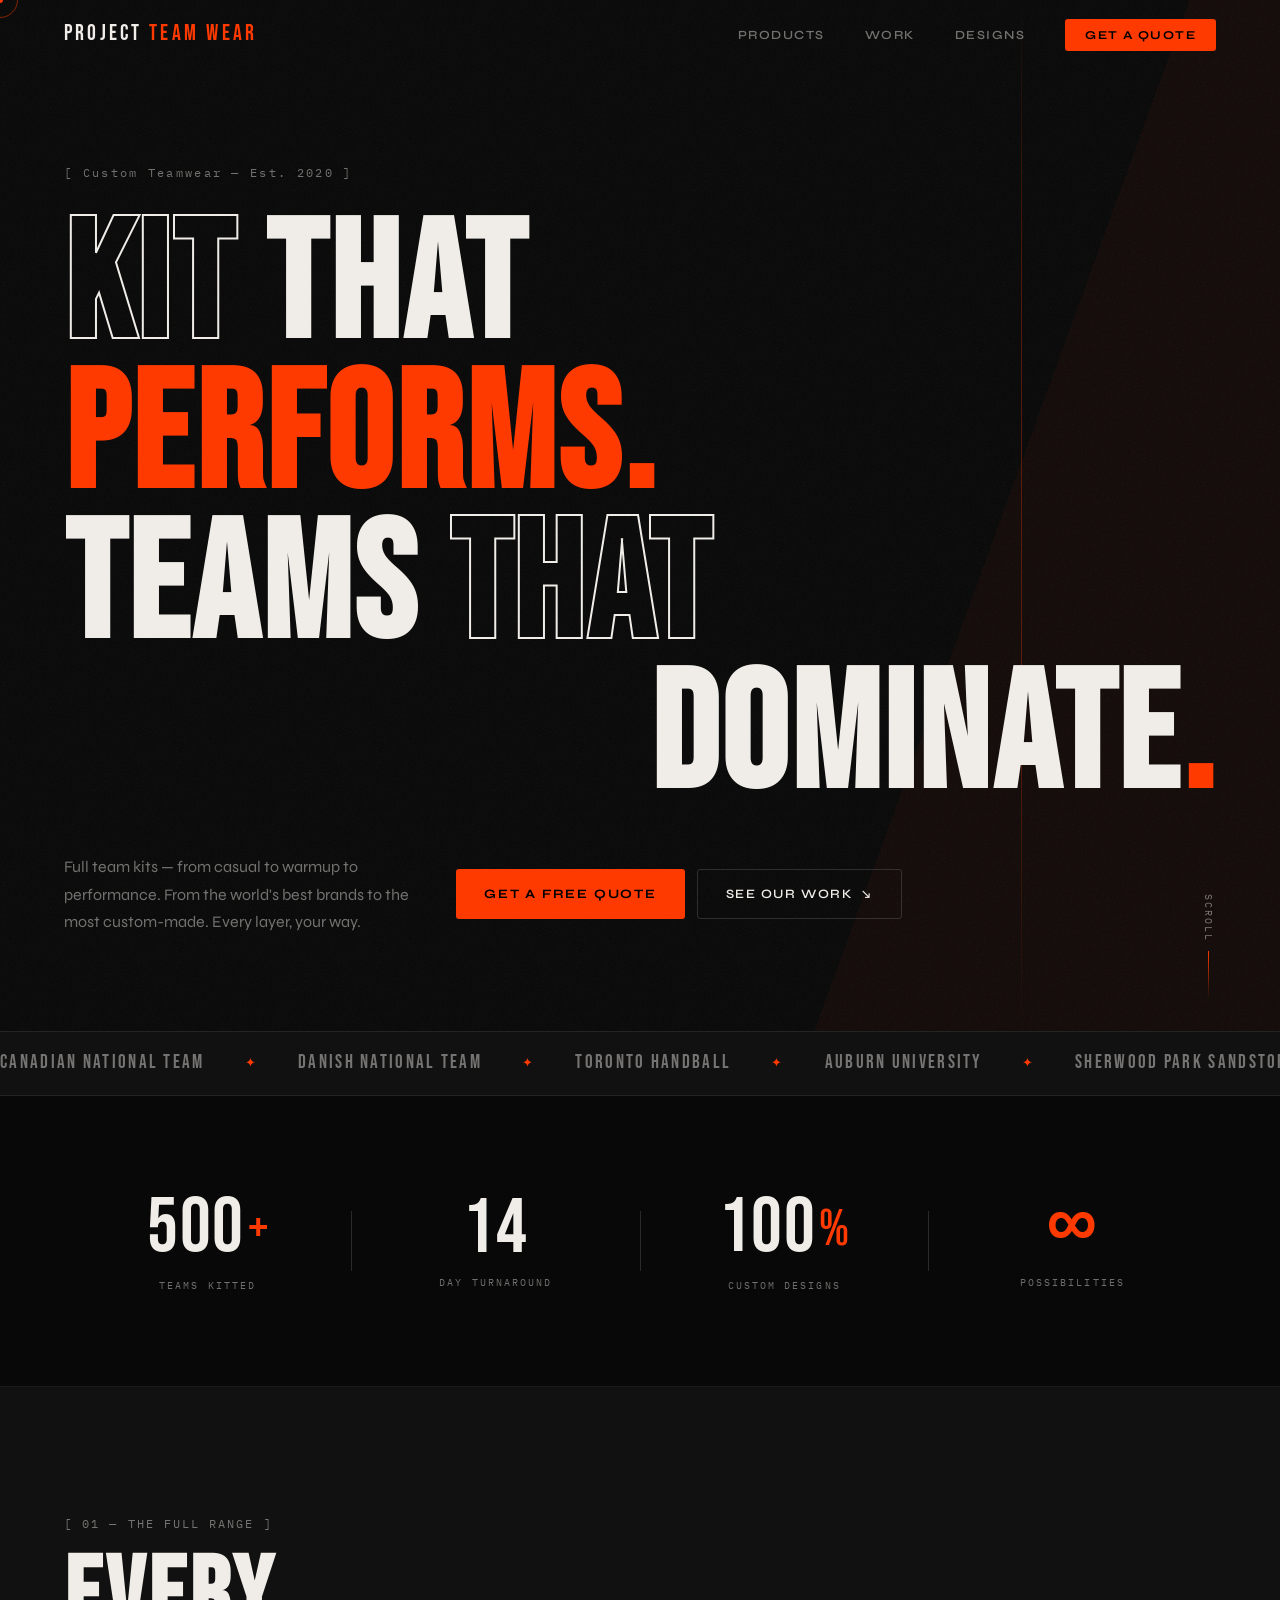
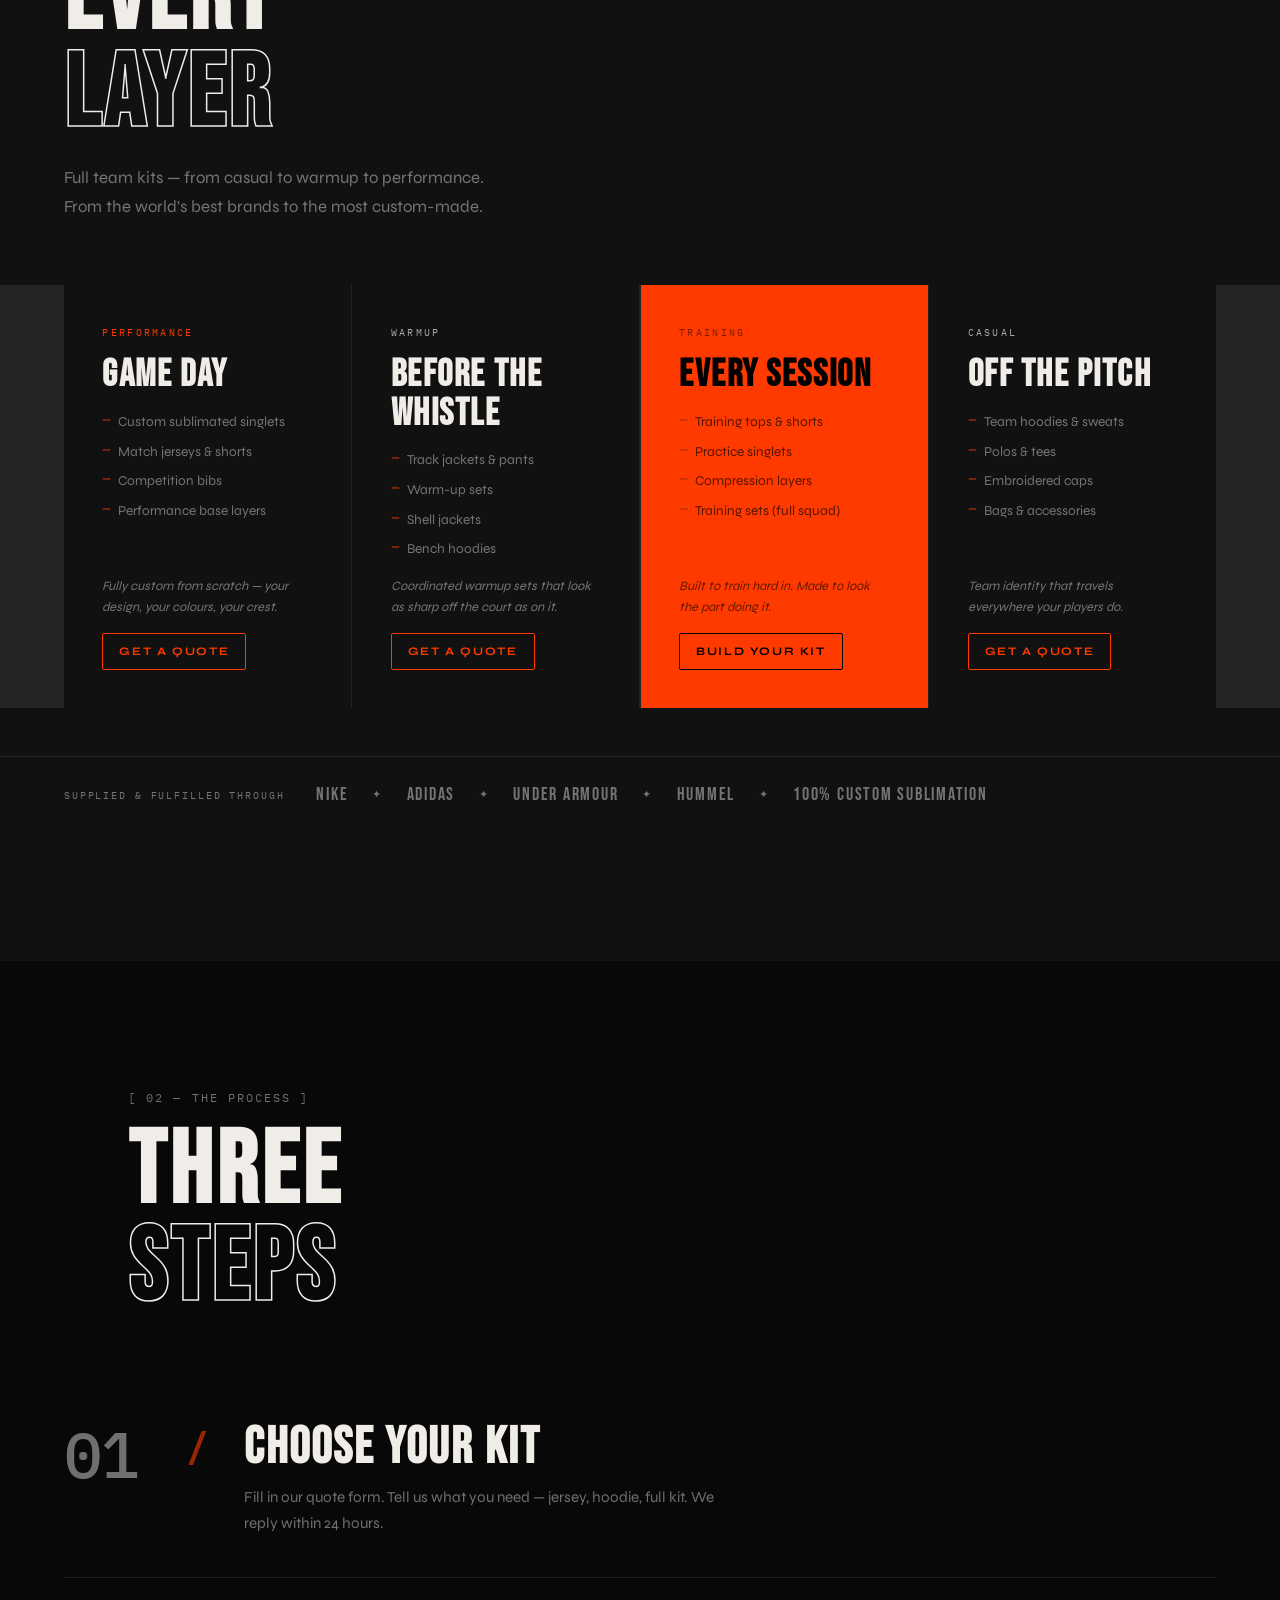
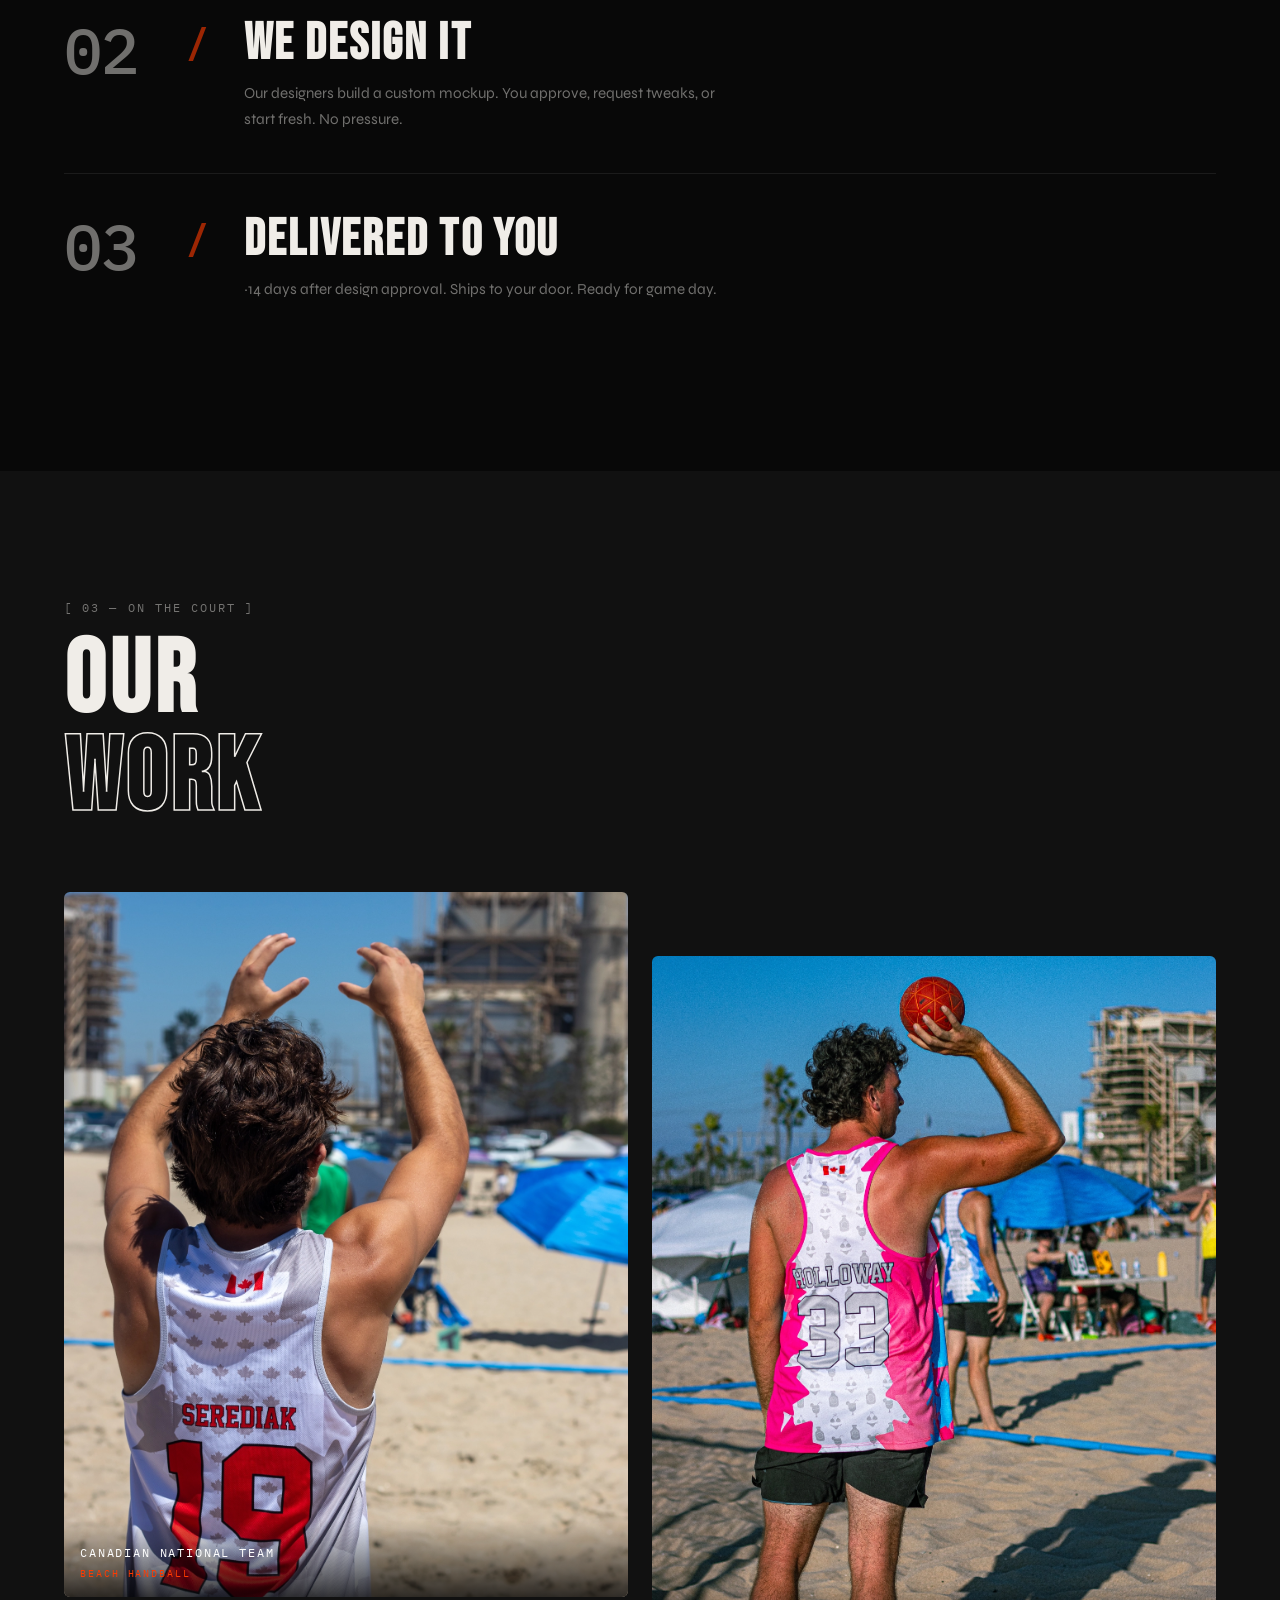
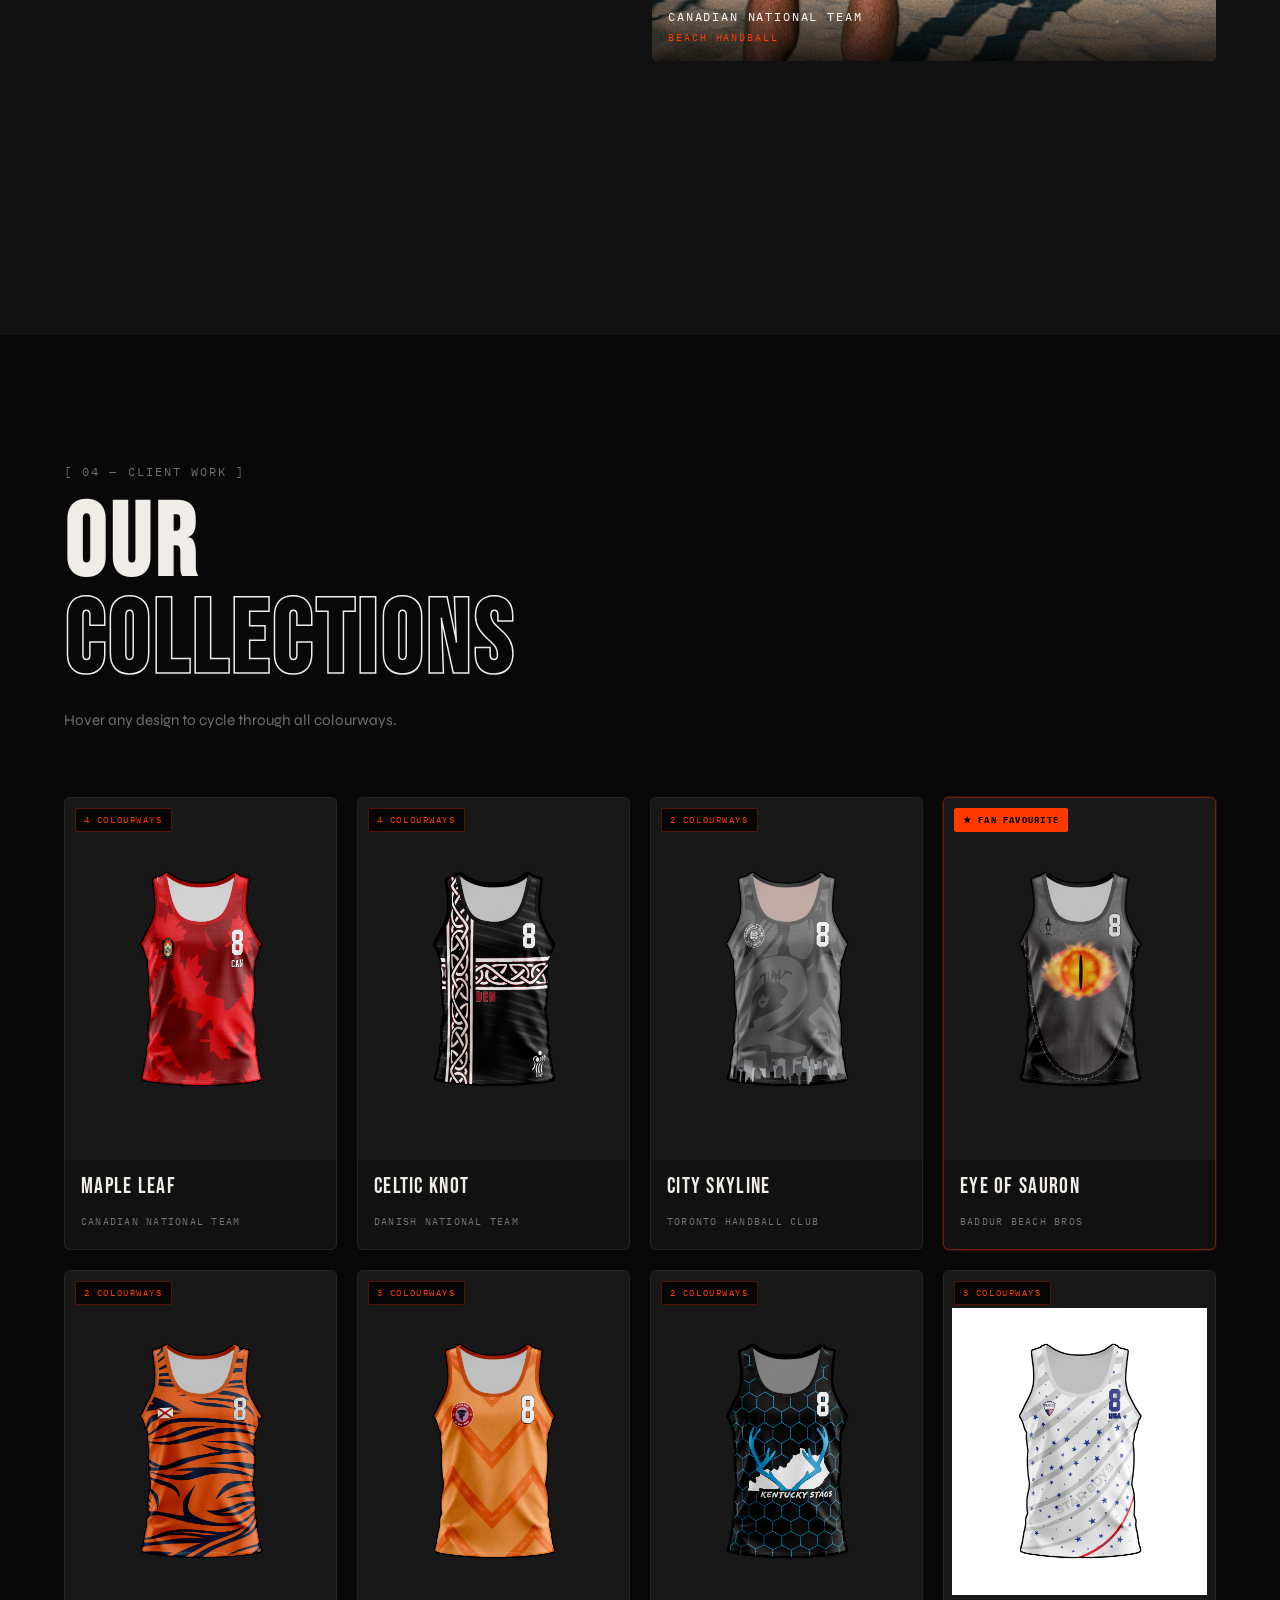
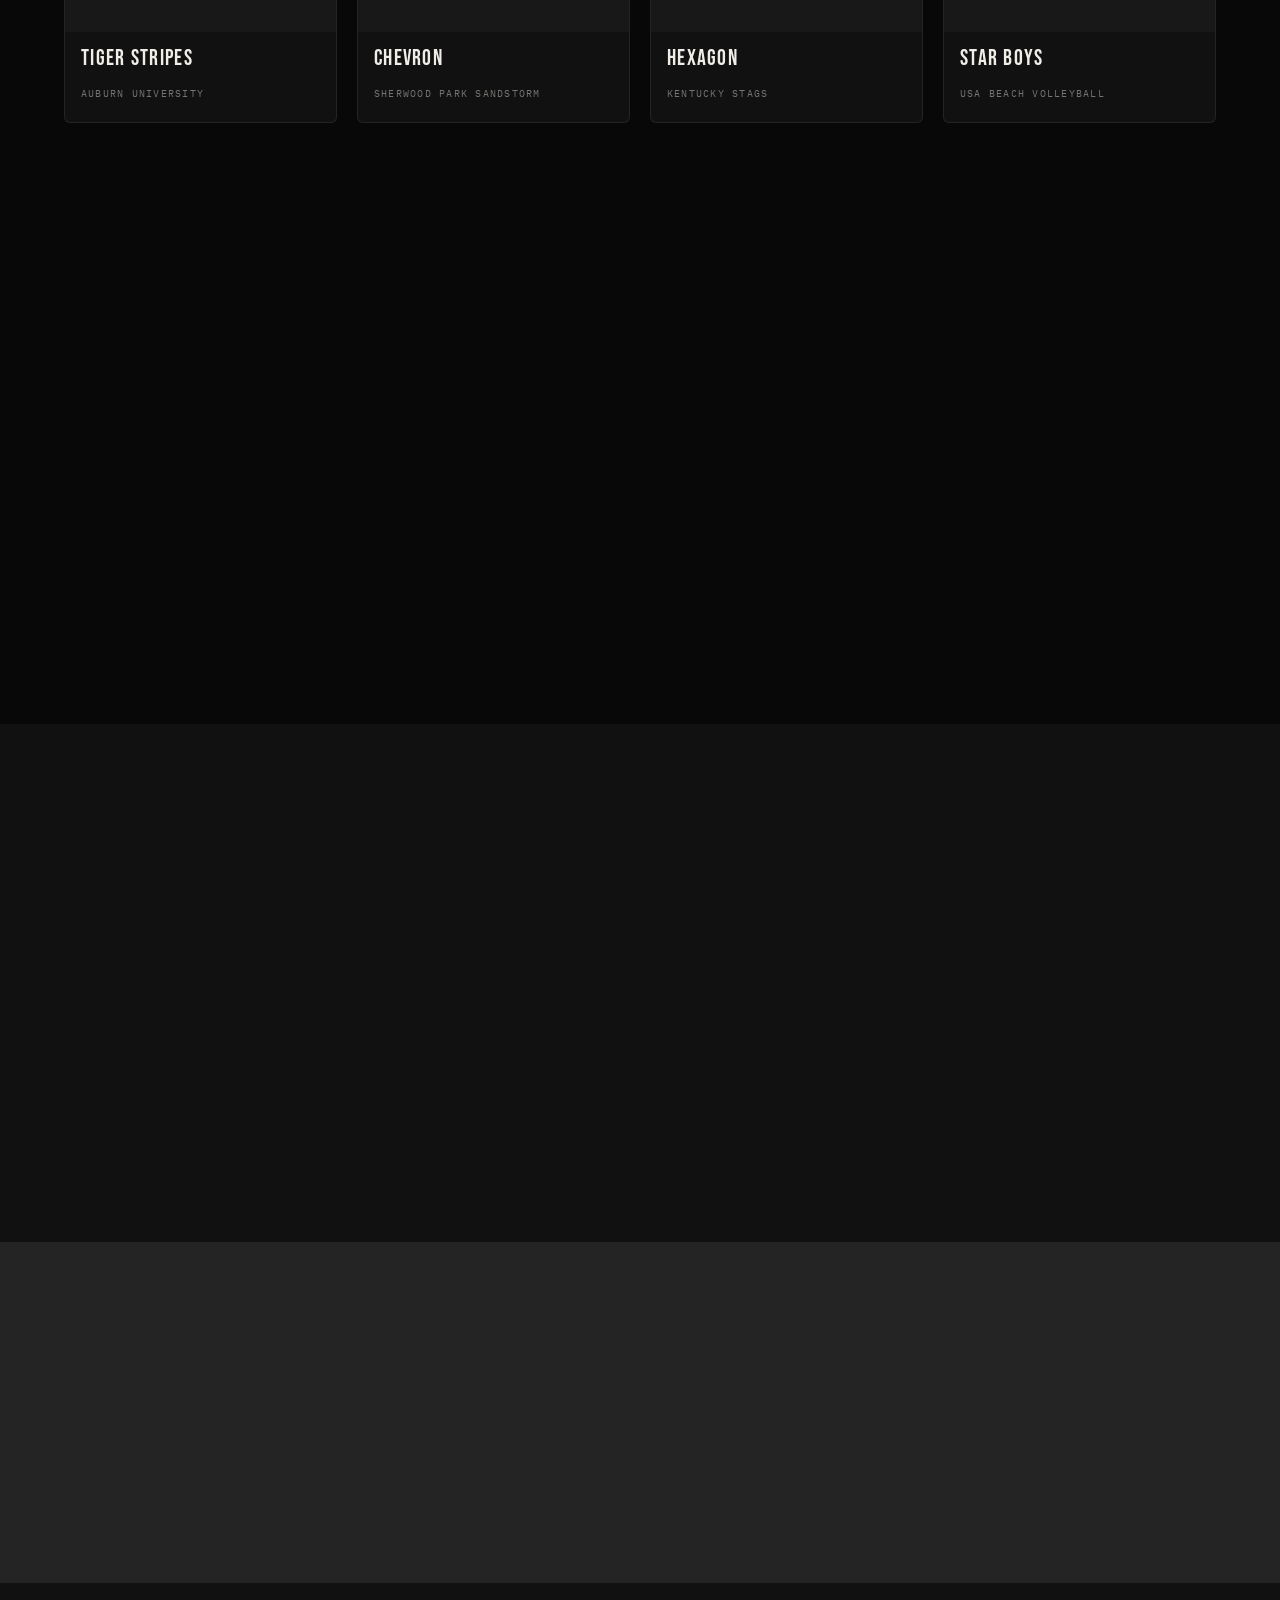
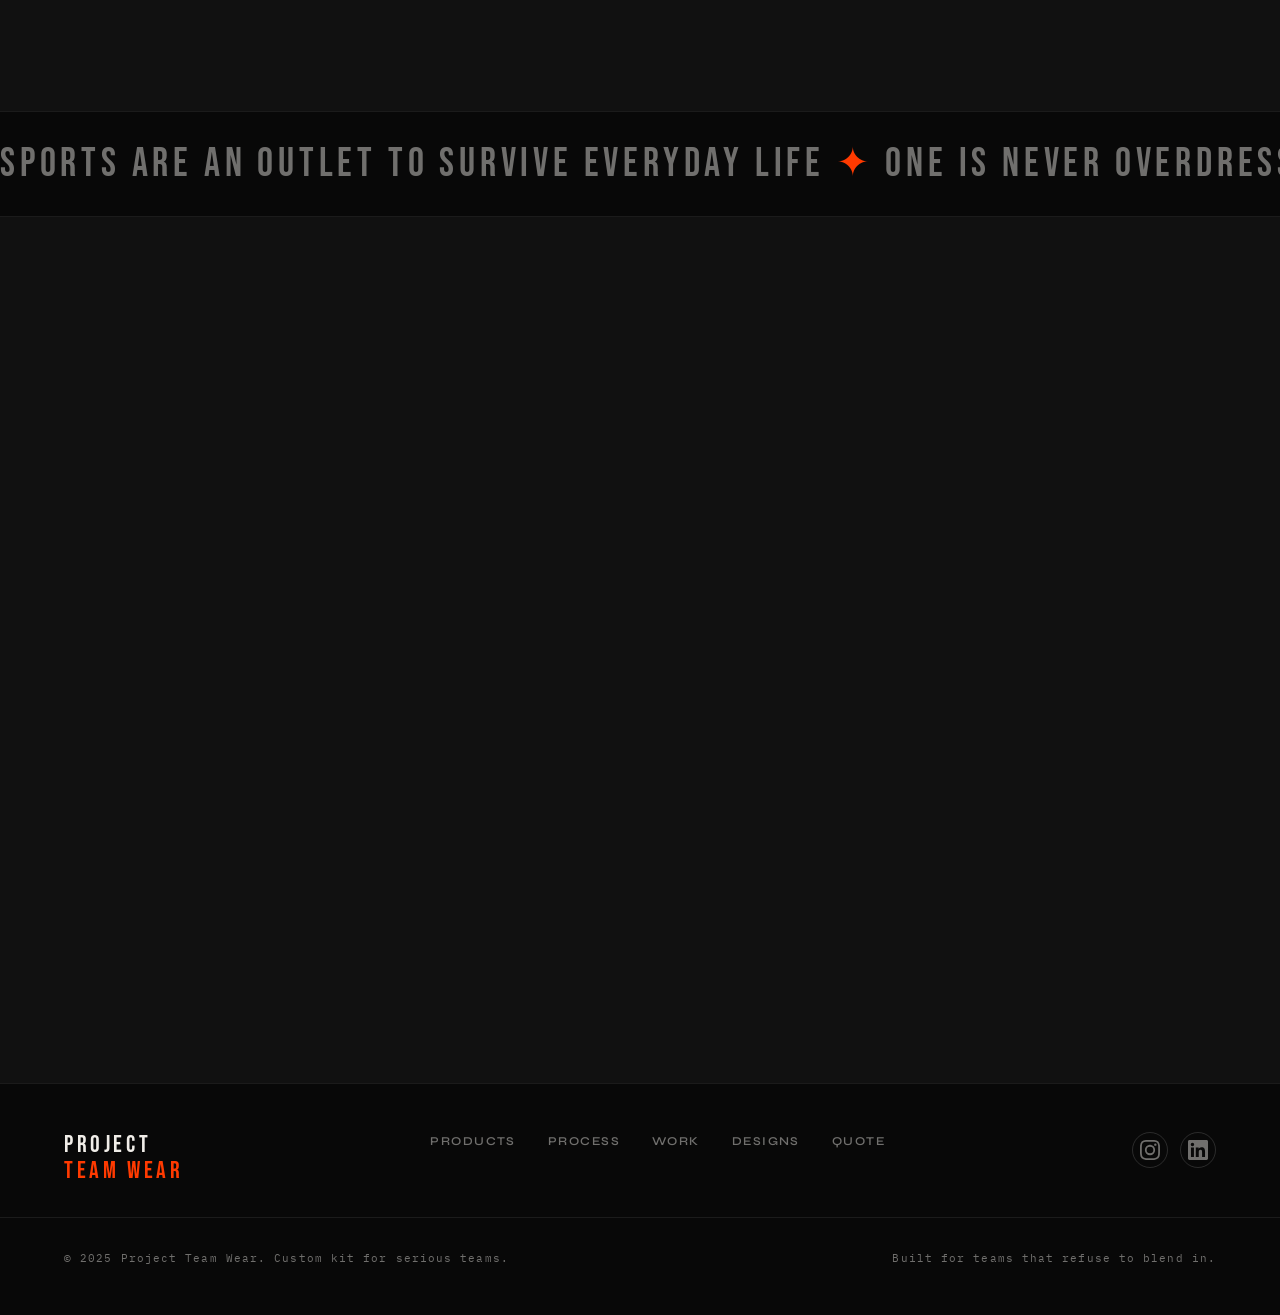
==== commit 92814435: "Add 4 new collections: Star Boys, Neural, Cow Print, Storm" ====
--- a/index.html
+++ b/index.html
@@ -480,6 +480,87 @@
         <div class="collection-info">
           <p class="collection-name">Hexagon</p>
           <p class="collection-client mono">Kentucky Stags</p>
+        </div>
+      </div>
+
+      <!-- ── 8. Star Boys — USA Beach Volleyball — 3 colourways ── -->
+      <div class="collection-card" data-scroll-reveal
+           data-colourways='[
+             {"img":"static/media/usa-white.webp","label":"White","color":"#E0E0E0"},
+             {"img":"static/media/usa-blue.webp","label":"Navy Blue","color":"#003087"},
+             {"img":"static/media/usa-black.webp","label":"Black","color":"#1A1A1A"}
+           ]'>
+        <div class="collection-img-wrap">
+          <img class="collection-img" src="static/media/usa-white.webp"
+               alt="Star Boys — White colourway" loading="lazy" />
+          <div class="collection-badge mono">3 COLOURWAYS</div>
+          <div class="colour-progress-bar" aria-hidden="true"><div class="colour-progress-fill"></div></div>
+          <div class="colour-dots-overlay" aria-hidden="true"></div>
+          <div class="colour-name-tag mono" aria-hidden="true">White</div>
+        </div>
+        <div class="collection-info">
+          <p class="collection-name">Star Boys</p>
+          <p class="collection-client mono">USA Beach Volleyball</p>
+        </div>
+      </div>
+
+      <!-- ── 9. Neural — Sherwood Park Mens — 2 colourways ── -->
+      <div class="collection-card" data-scroll-reveal
+           data-colourways='[
+             {"img":"static/media/sherwood-white.webp","label":"White / Pink","color":"#FFB6C1"},
+             {"img":"static/media/sherwood-black.webp","label":"Black / Pink","color":"#1A1A1A"}
+           ]'>
+        <div class="collection-img-wrap">
+          <img class="collection-img" src="static/media/sherwood-white.webp"
+               alt="Neural — White / Pink colourway" loading="lazy" />
+          <div class="collection-badge mono">2 COLOURWAYS</div>
+          <div class="colour-progress-bar" aria-hidden="true"><div class="colour-progress-fill"></div></div>
+          <div class="colour-dots-overlay" aria-hidden="true"></div>
+          <div class="colour-name-tag mono" aria-hidden="true">White / Pink</div>
+        </div>
+        <div class="collection-info">
+          <p class="collection-name">Neural</p>
+          <p class="collection-client mono">Sherwood Park Mens</p>
+        </div>
+      </div>
+
+      <!-- ── 10. Cow Print — PP — 2 colourways ── -->
+      <div class="collection-card" data-scroll-reveal
+           data-colourways='[
+             {"img":"static/media/pp-blue.webp","label":"Sky Blue","color":"#87CEEB"},
+             {"img":"static/media/pp-purple.webp","label":"Purple","color":"#9B59B6"}
+           ]'>
+        <div class="collection-img-wrap">
+          <img class="collection-img" src="static/media/pp-blue.webp"
+               alt="Cow Print — Sky Blue colourway" loading="lazy" />
+          <div class="collection-badge mono">2 COLOURWAYS</div>
+          <div class="colour-progress-bar" aria-hidden="true"><div class="colour-progress-fill"></div></div>
+          <div class="colour-dots-overlay" aria-hidden="true"></div>
+          <div class="colour-name-tag mono" aria-hidden="true">Sky Blue</div>
+        </div>
+        <div class="collection-info">
+          <p class="collection-name">Cow Print</p>
+          <p class="collection-client mono">PP</p>
+        </div>
+      </div>
+
+      <!-- ── 11. Storm — 2 colourways ── -->
+      <div class="collection-card" data-scroll-reveal
+           data-colourways='[
+             {"img":"static/media/marble-white.webp","label":"White","color":"#E0E0E0"},
+             {"img":"static/media/marble-navy.webp","label":"Navy","color":"#1A2E5A"}
+           ]'>
+        <div class="collection-img-wrap">
+          <img class="collection-img" src="static/media/marble-white.webp"
+               alt="Storm — White colourway" loading="lazy" />
+          <div class="collection-badge mono">2 COLOURWAYS</div>
+          <div class="colour-progress-bar" aria-hidden="true"><div class="colour-progress-fill"></div></div>
+          <div class="colour-dots-overlay" aria-hidden="true"></div>
+          <div class="colour-name-tag mono" aria-hidden="true">White</div>
+        </div>
+        <div class="collection-info">
+          <p class="collection-name">Storm</p>
+          <p class="collection-client mono">Custom Club</p>
         </div>
       </div>
 
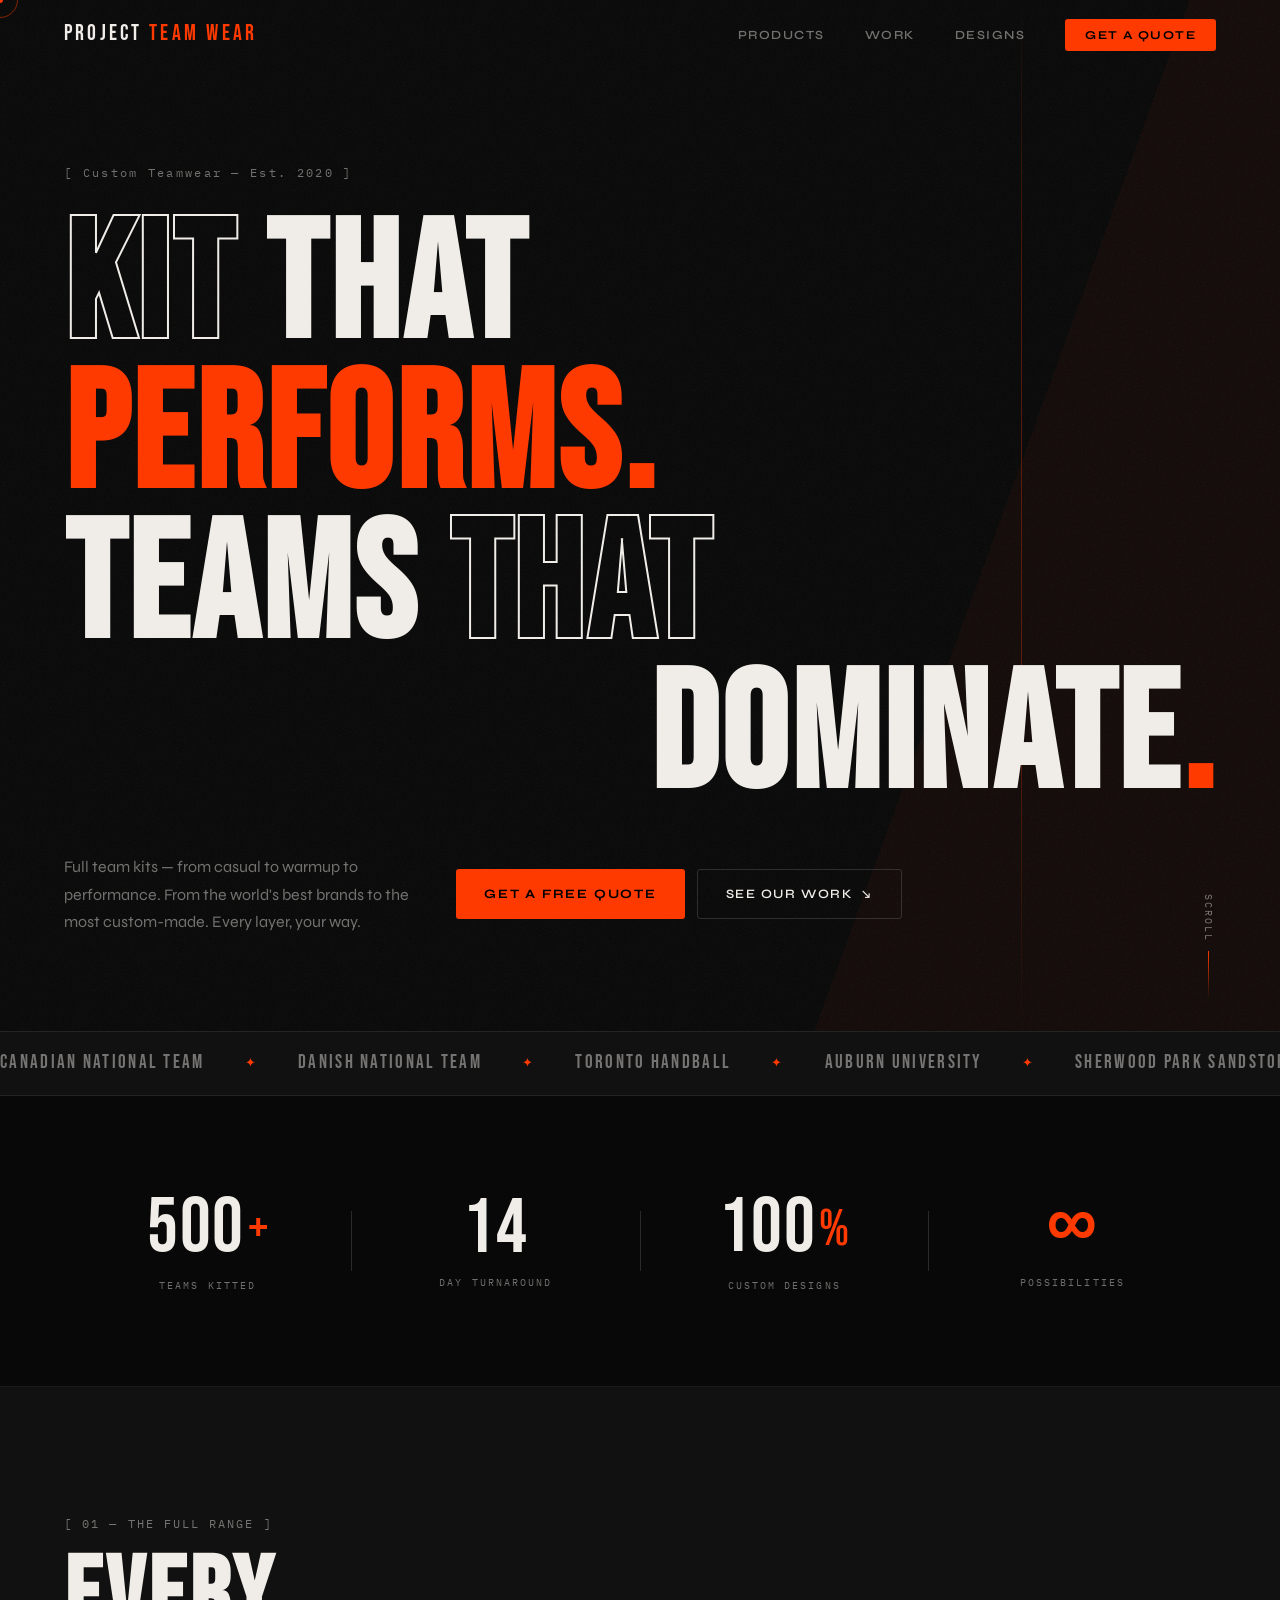
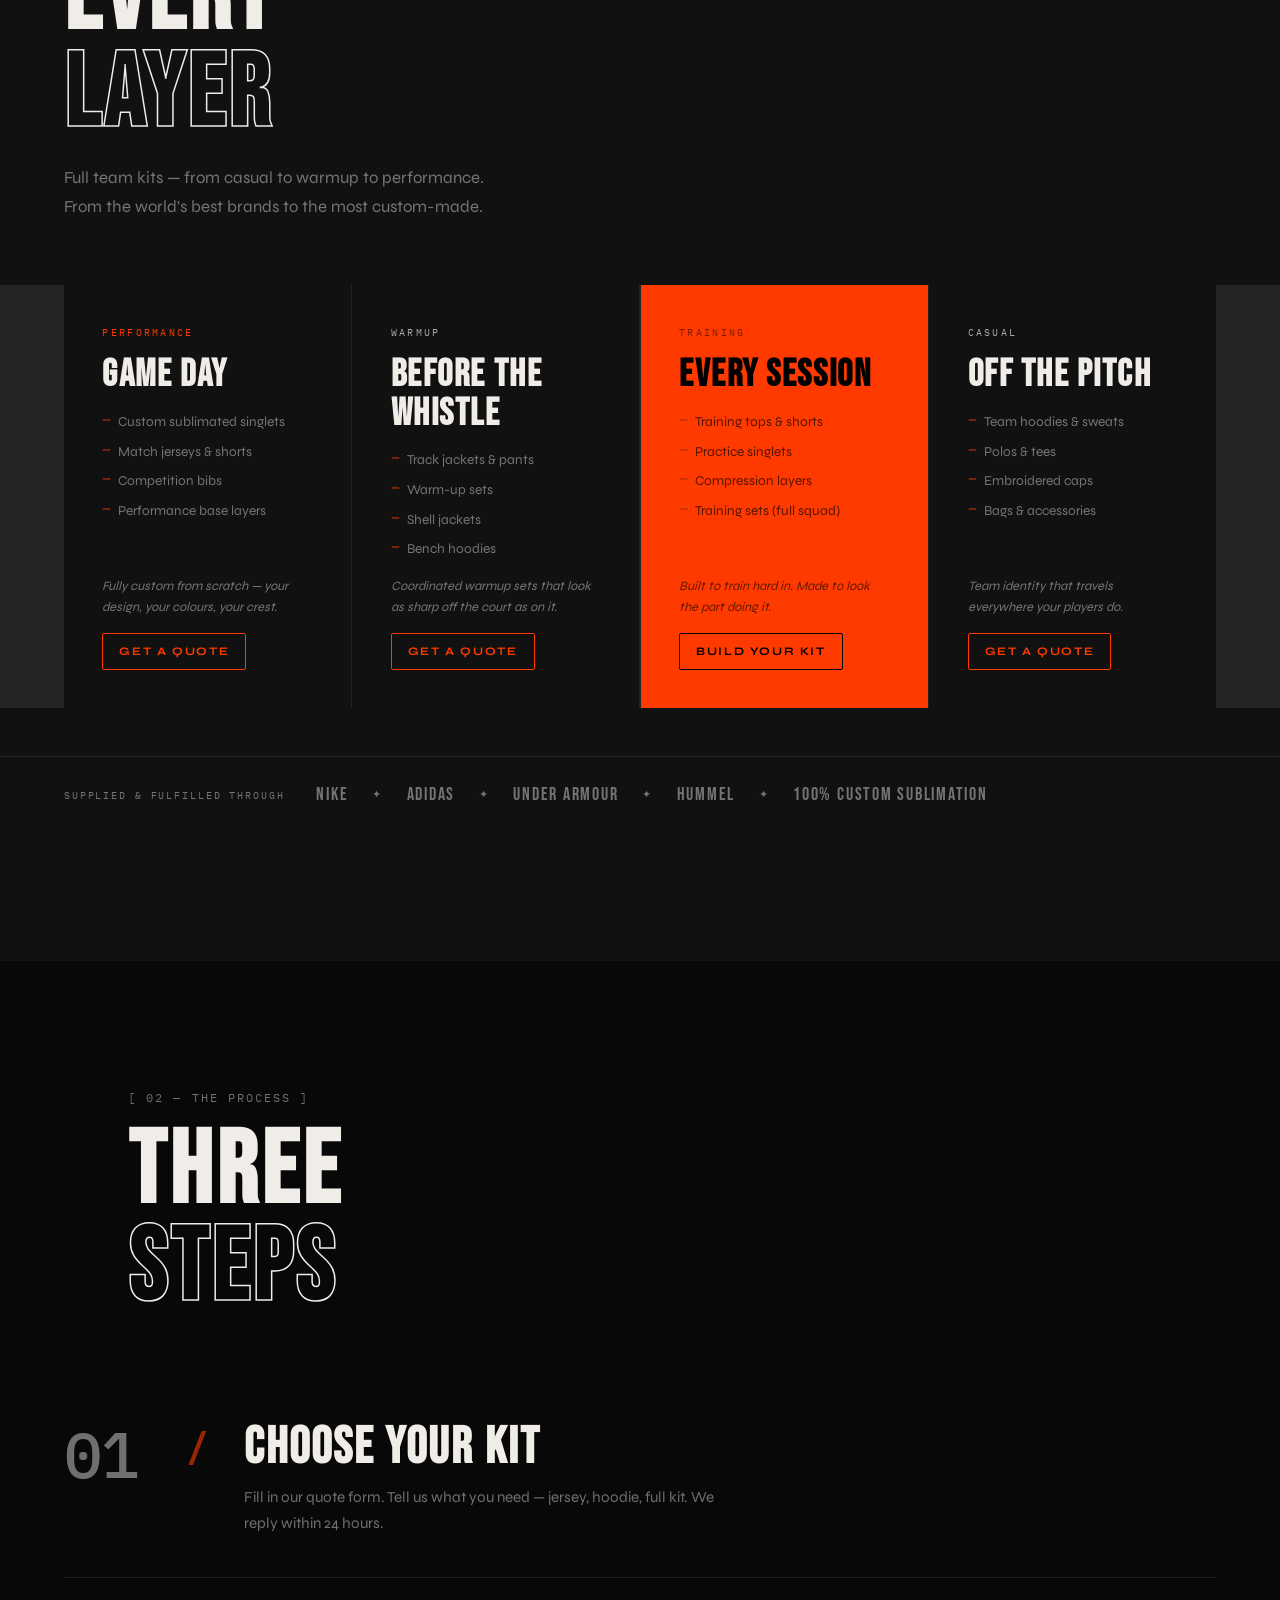
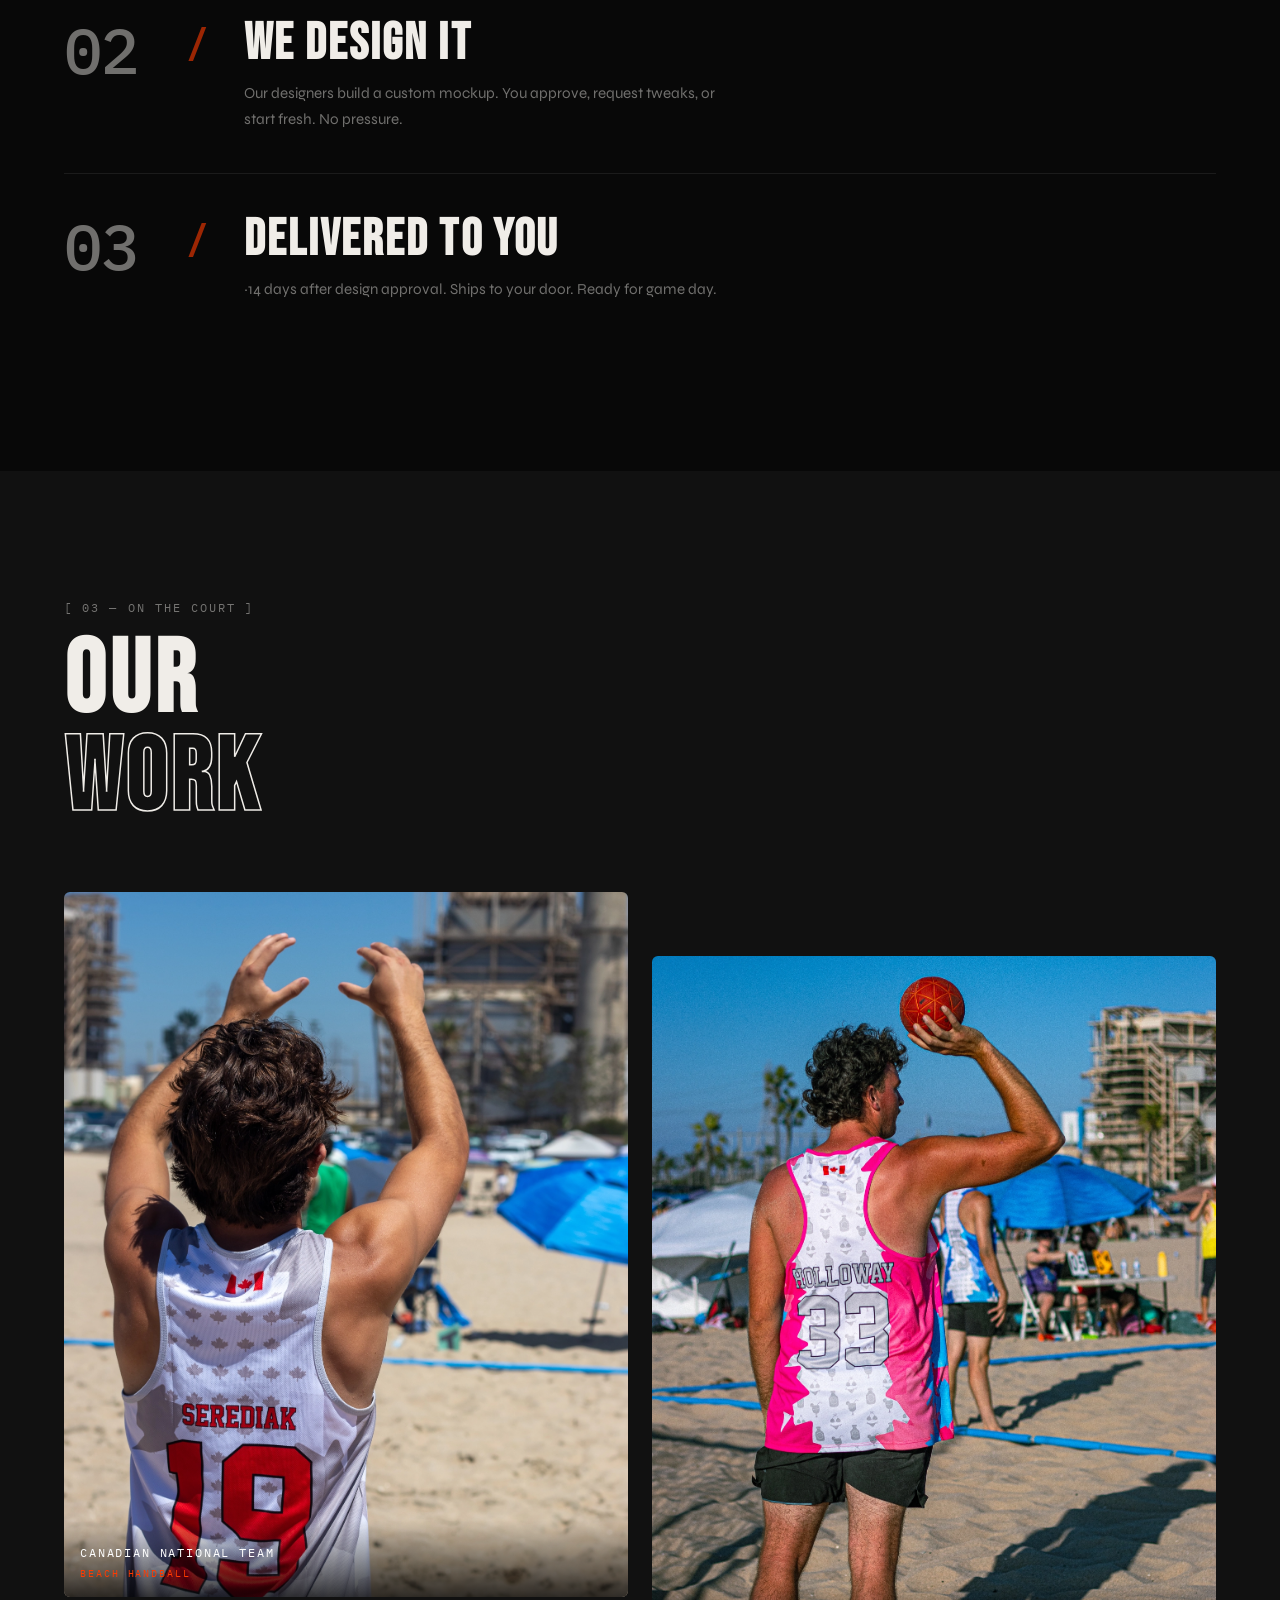
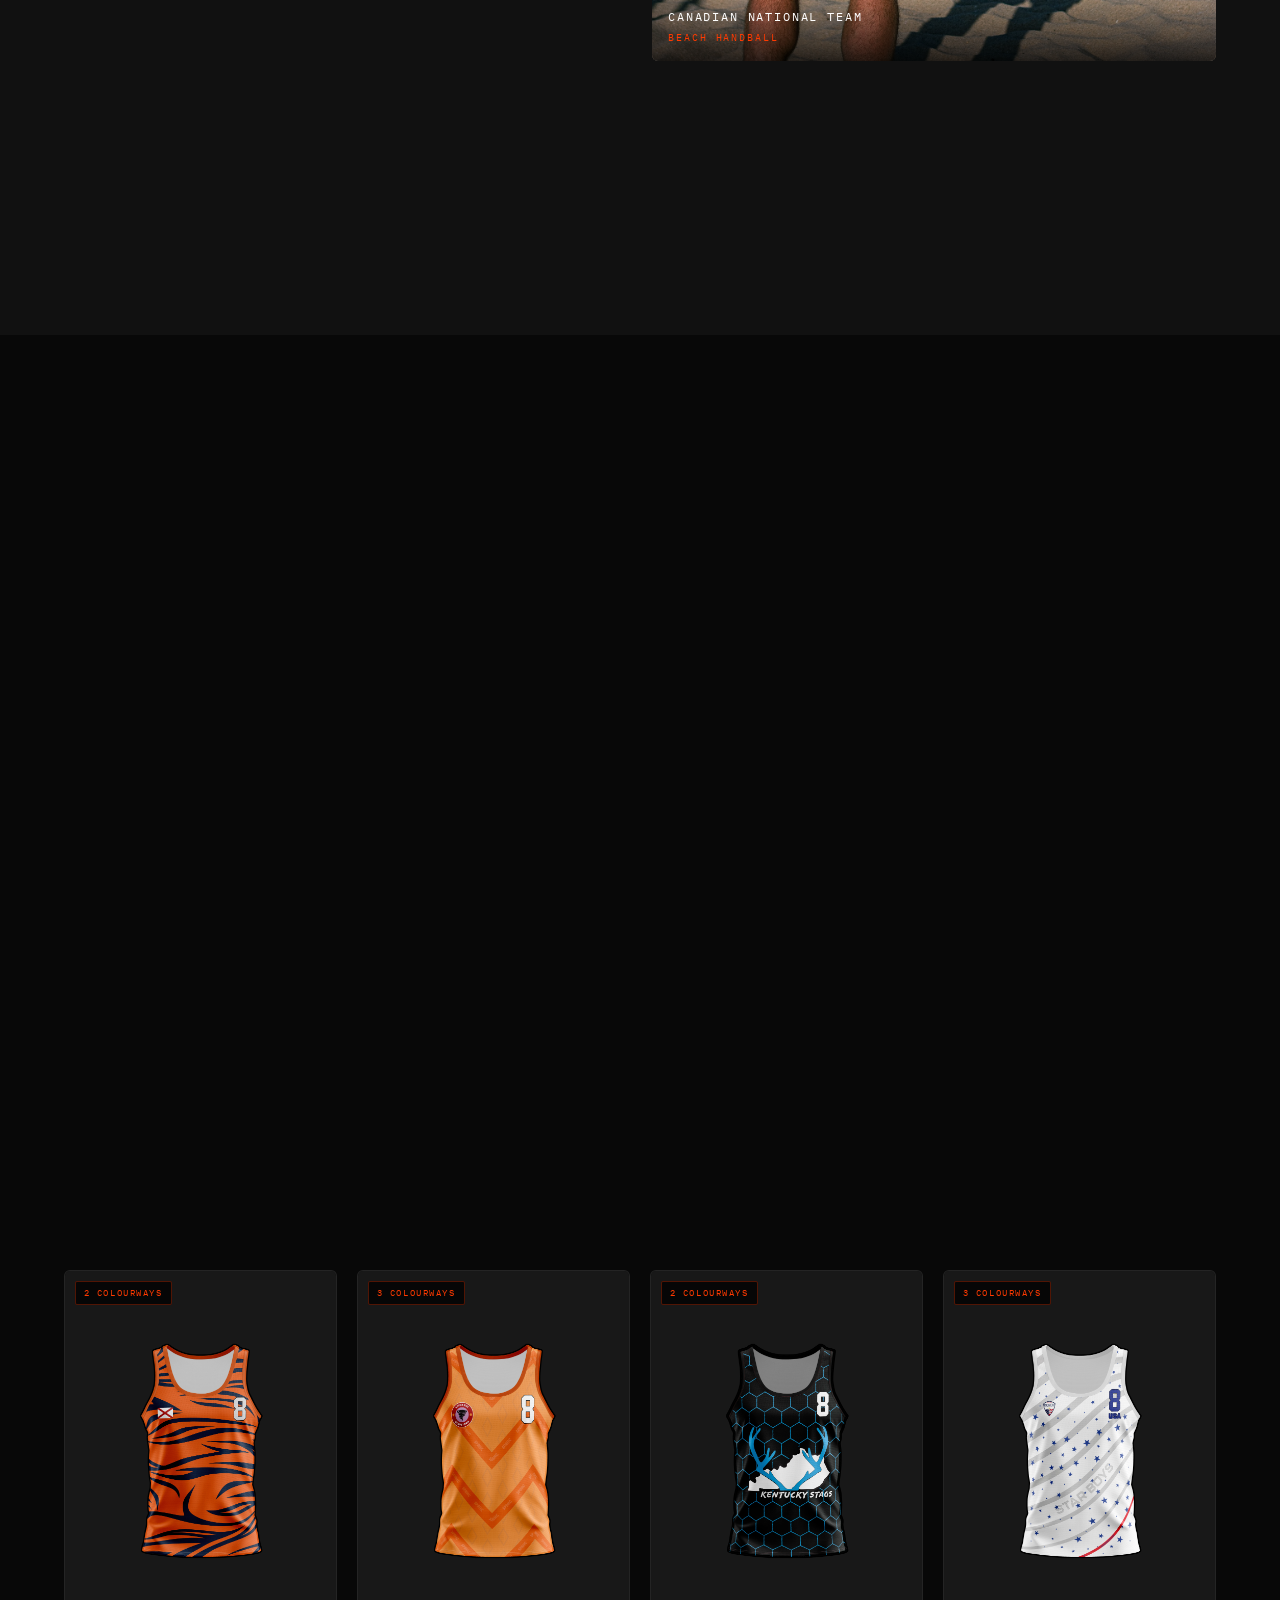
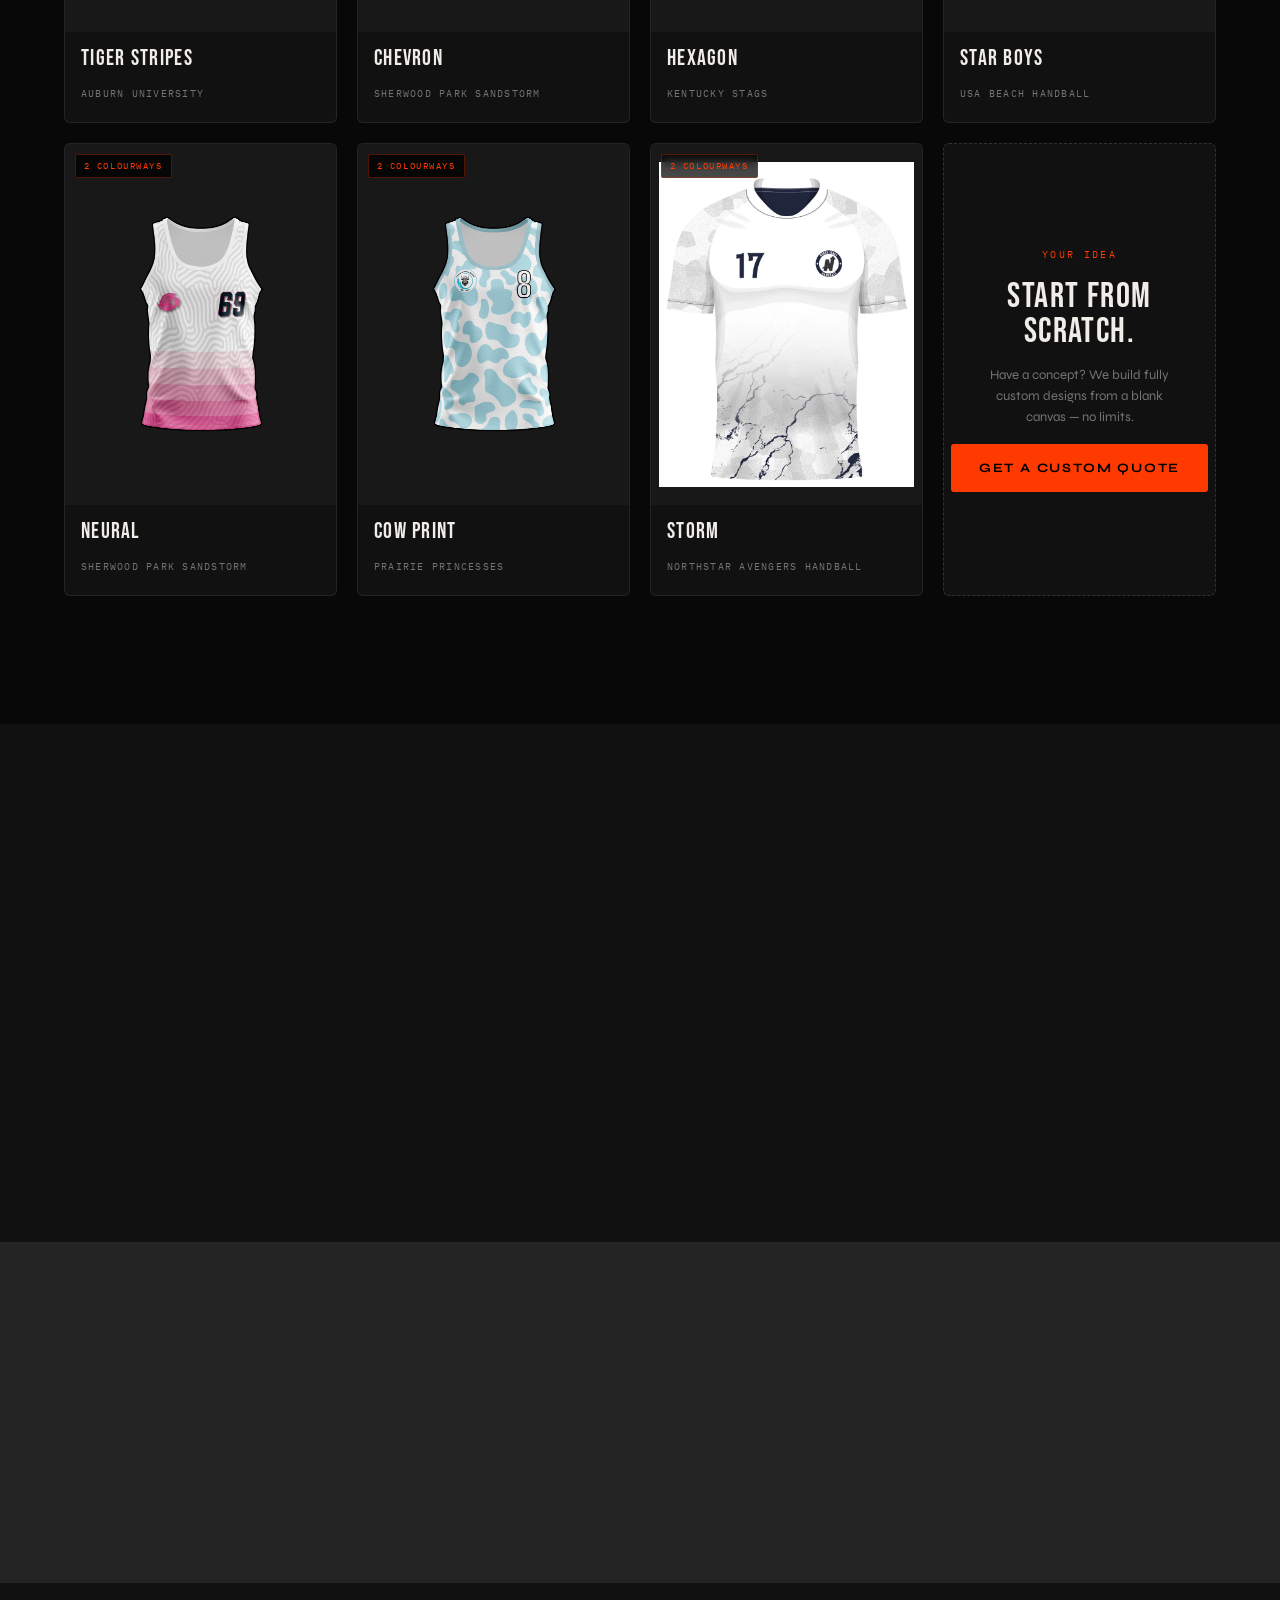
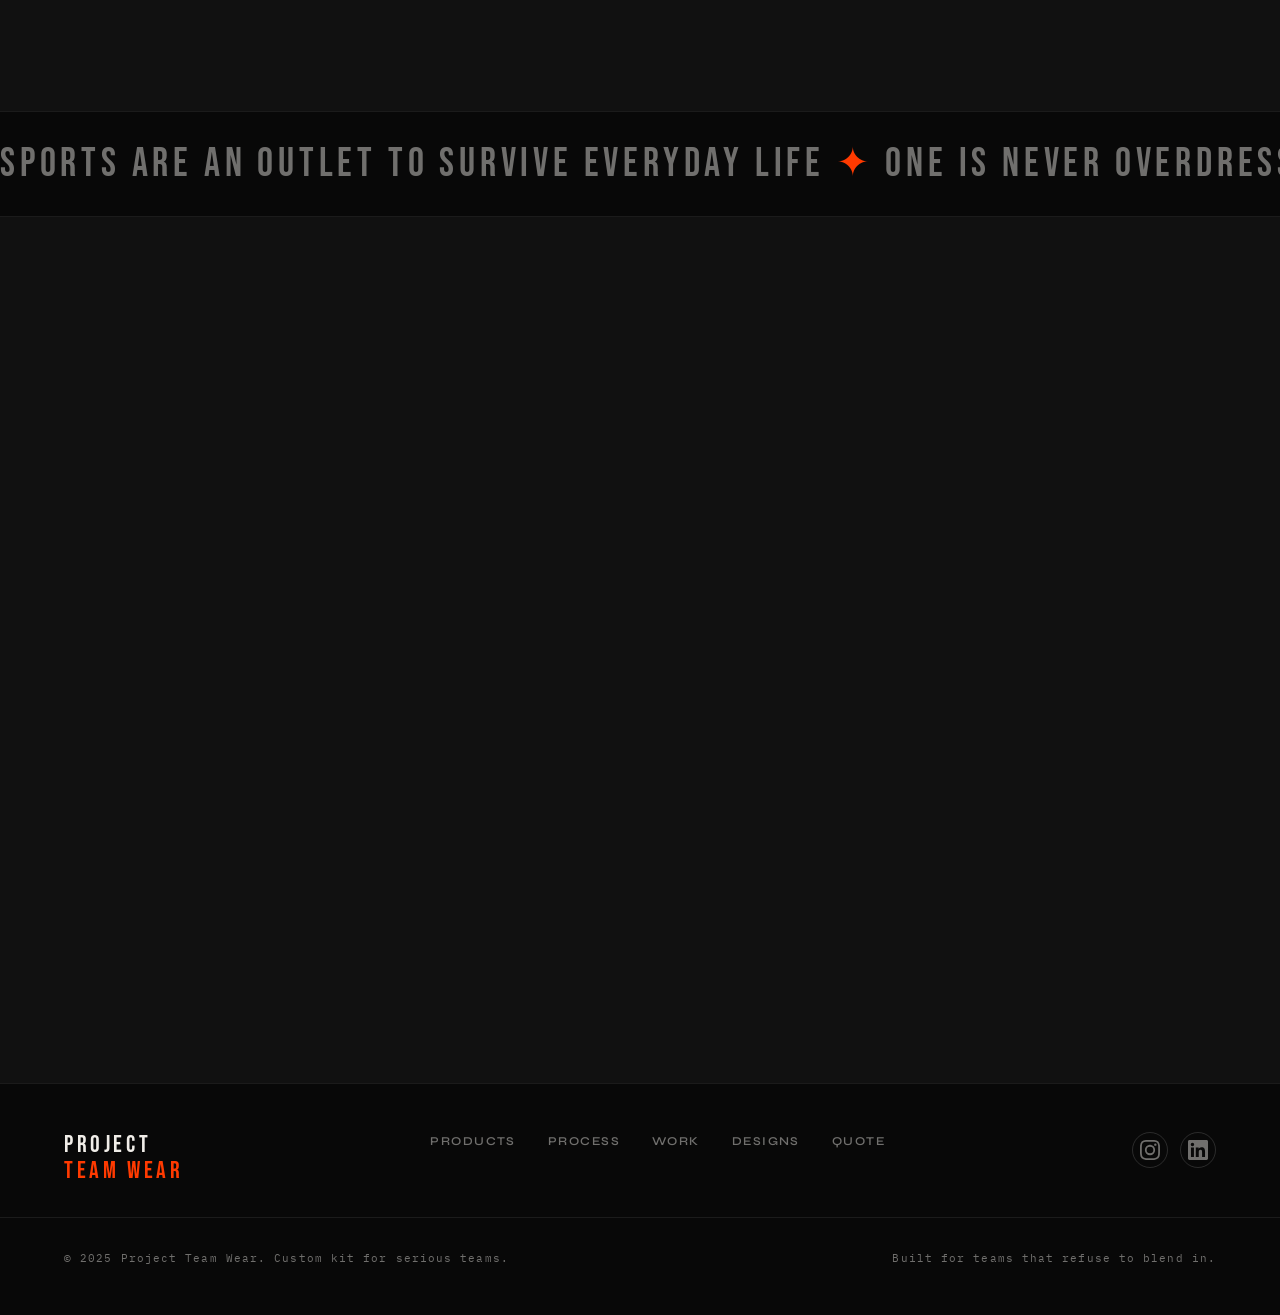
==== commit cda50b4a: "Fix team names and transparent backgrounds on new collections" ====
--- a/index.html
+++ b/index.html
@@ -500,7 +500,7 @@
         </div>
         <div class="collection-info">
           <p class="collection-name">Star Boys</p>
-          <p class="collection-client mono">USA Beach Volleyball</p>
+          <p class="collection-client mono">USA Beach Handball</p>
         </div>
       </div>
 
@@ -520,7 +520,7 @@
         </div>
         <div class="collection-info">
           <p class="collection-name">Neural</p>
-          <p class="collection-client mono">Sherwood Park Mens</p>
+          <p class="collection-client mono">Sherwood Park Sandstorm</p>
         </div>
       </div>
 
@@ -540,7 +540,7 @@
         </div>
         <div class="collection-info">
           <p class="collection-name">Cow Print</p>
-          <p class="collection-client mono">PP</p>
+          <p class="collection-client mono">Prairie Princesses</p>
         </div>
       </div>
 
@@ -560,7 +560,7 @@
         </div>
         <div class="collection-info">
           <p class="collection-name">Storm</p>
-          <p class="collection-client mono">Custom Club</p>
+          <p class="collection-client mono">NorthStar Avengers Handball</p>
         </div>
       </div>
 
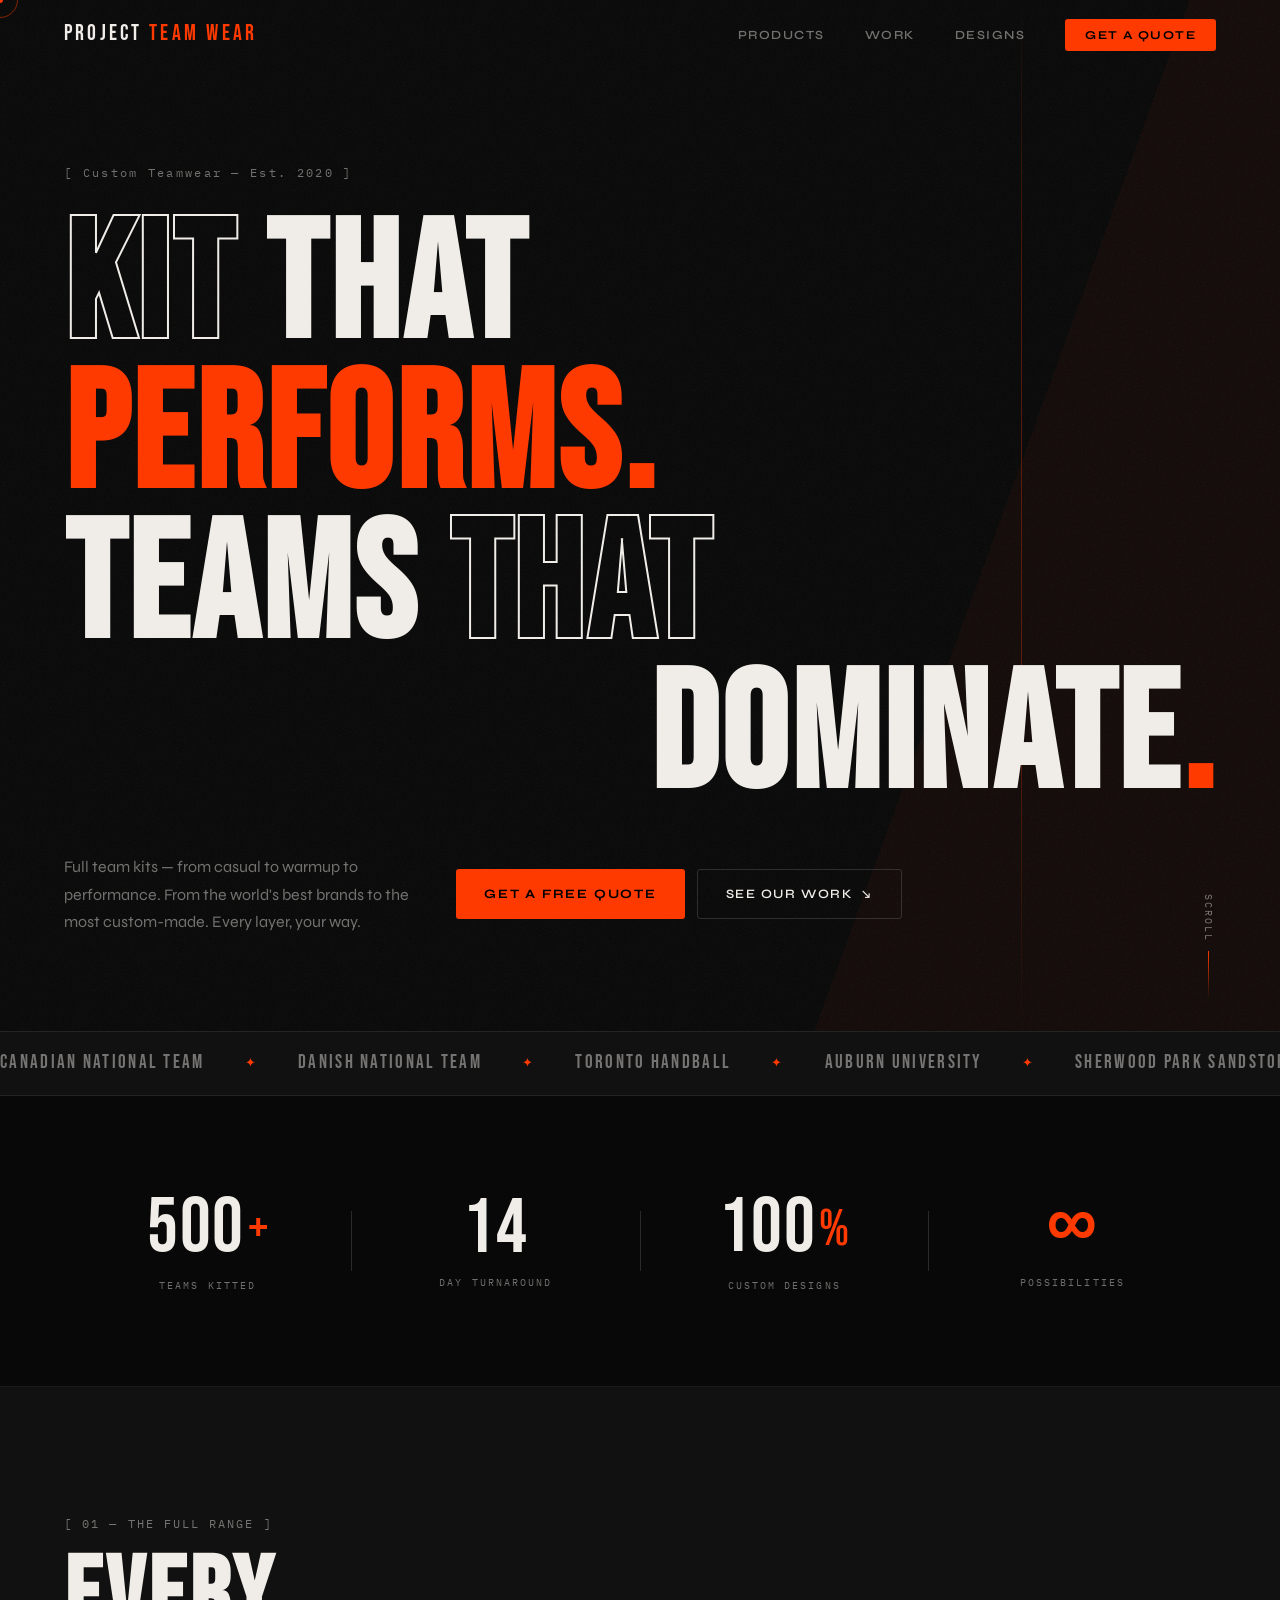
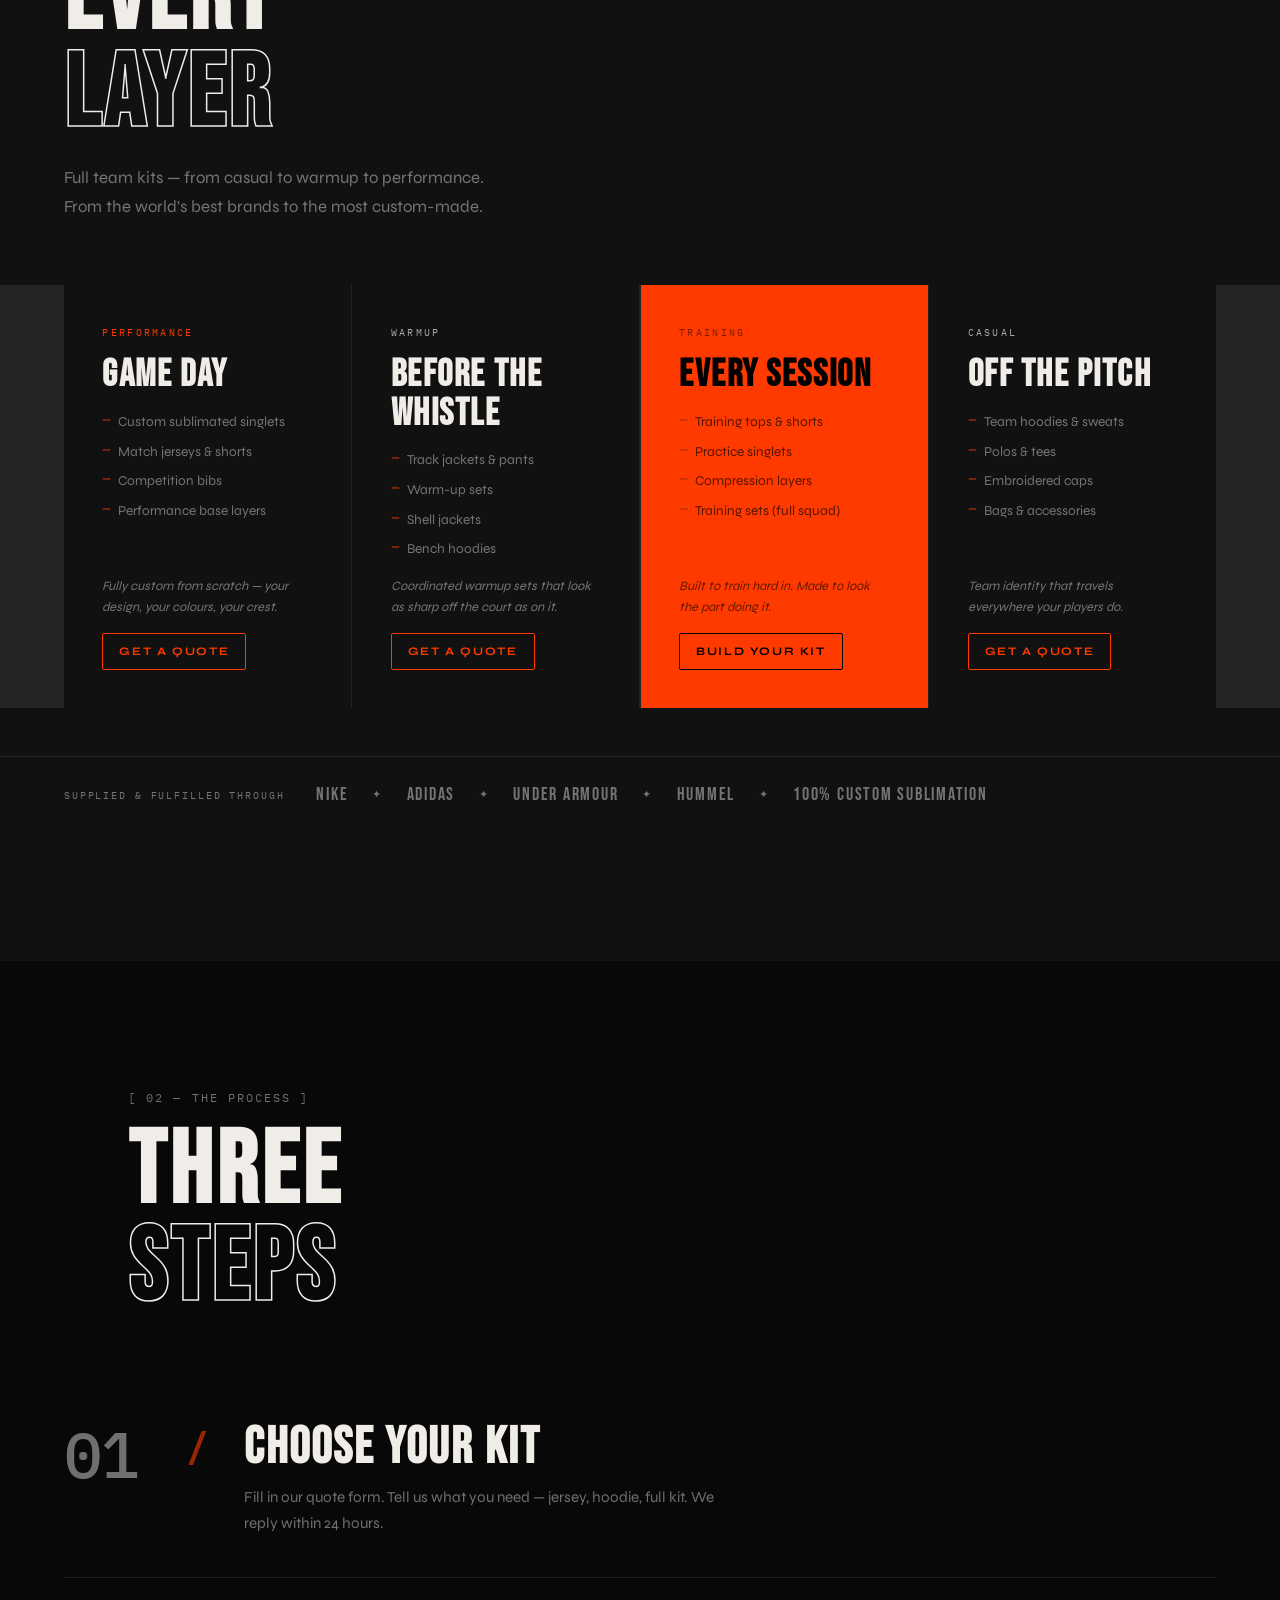
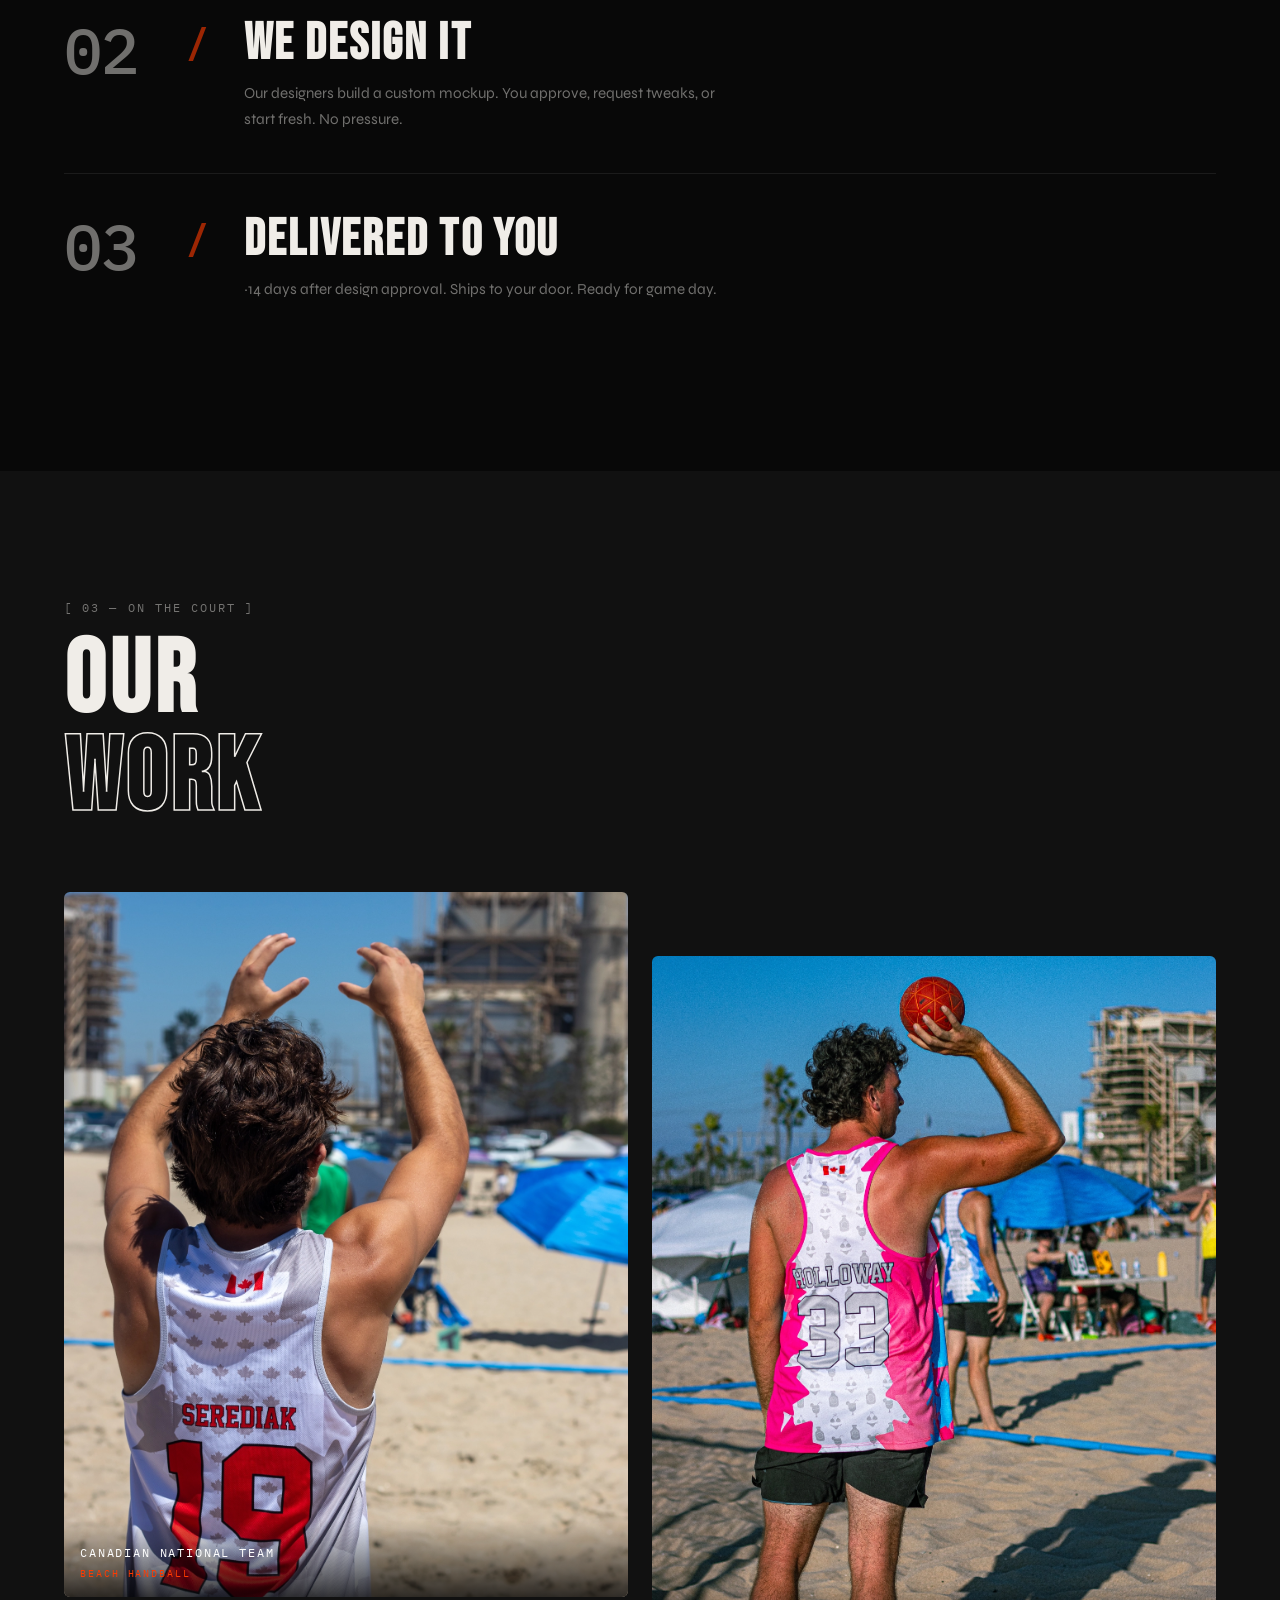
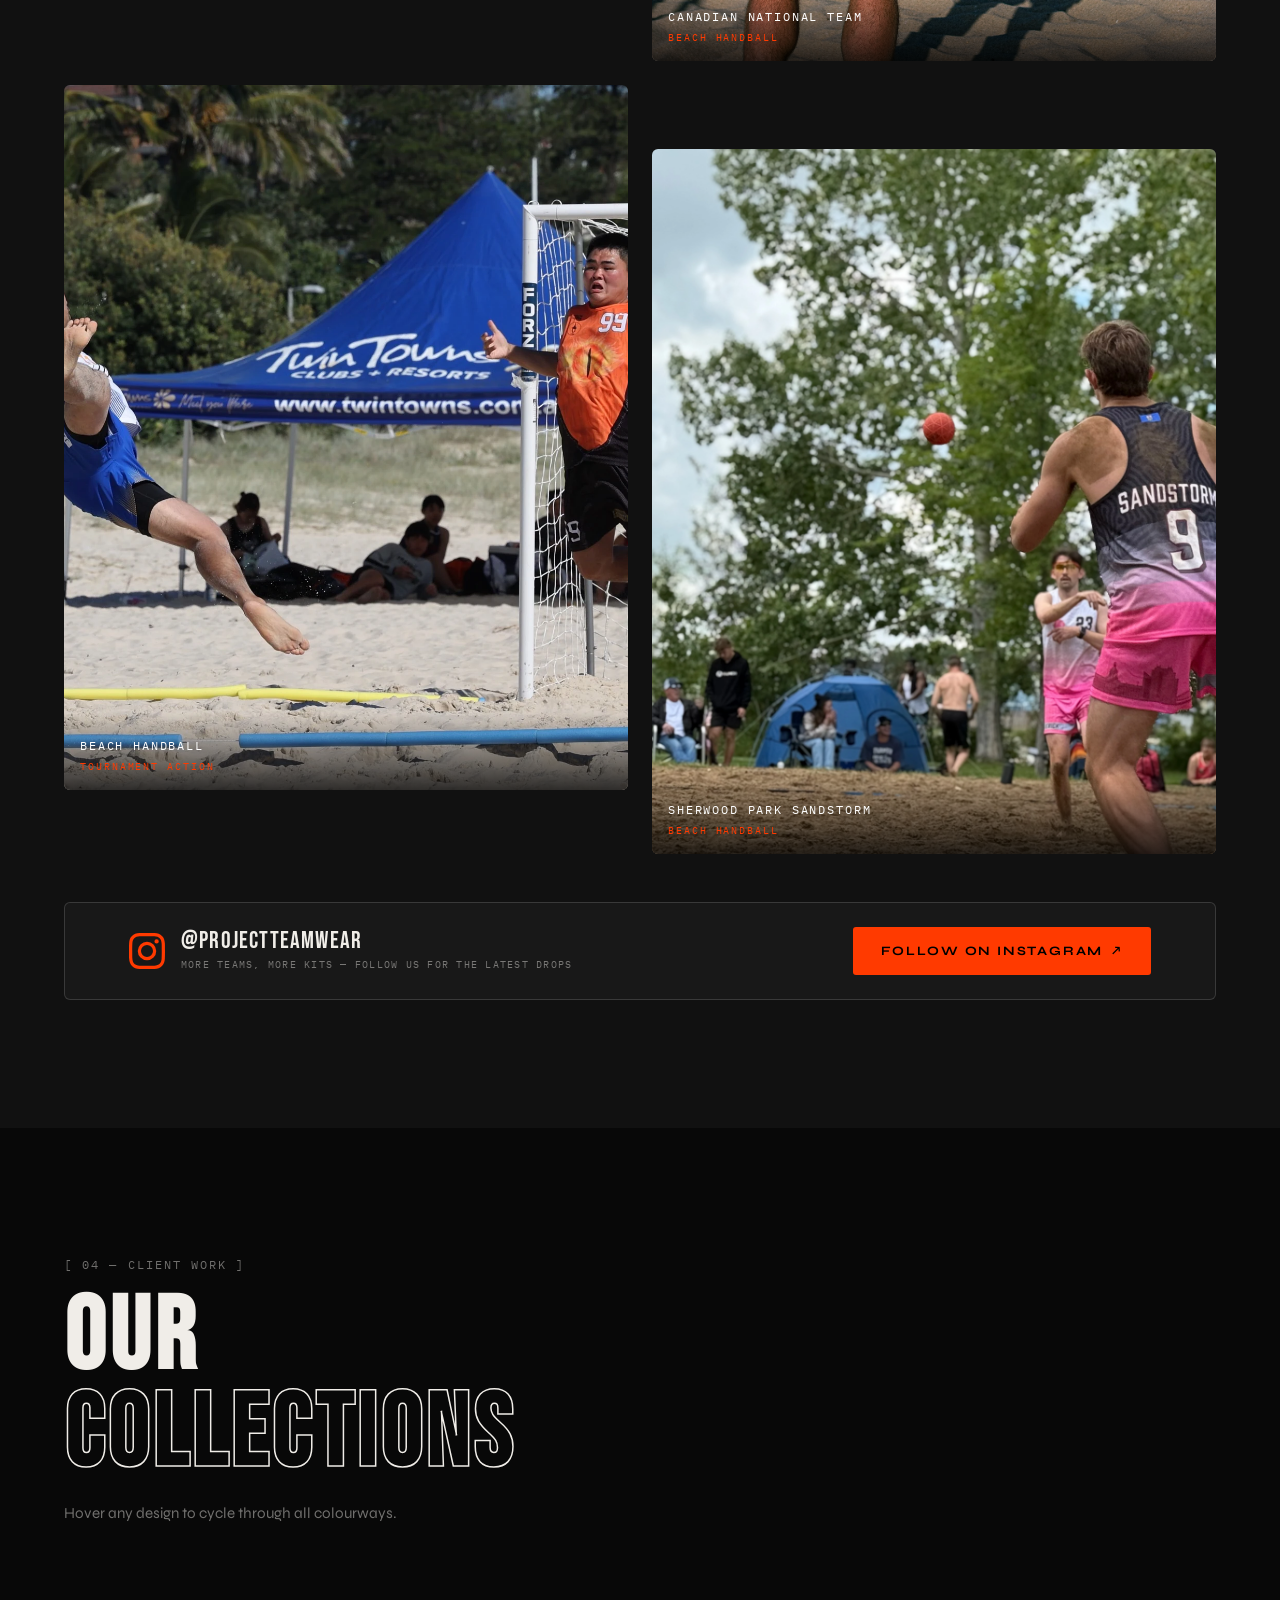
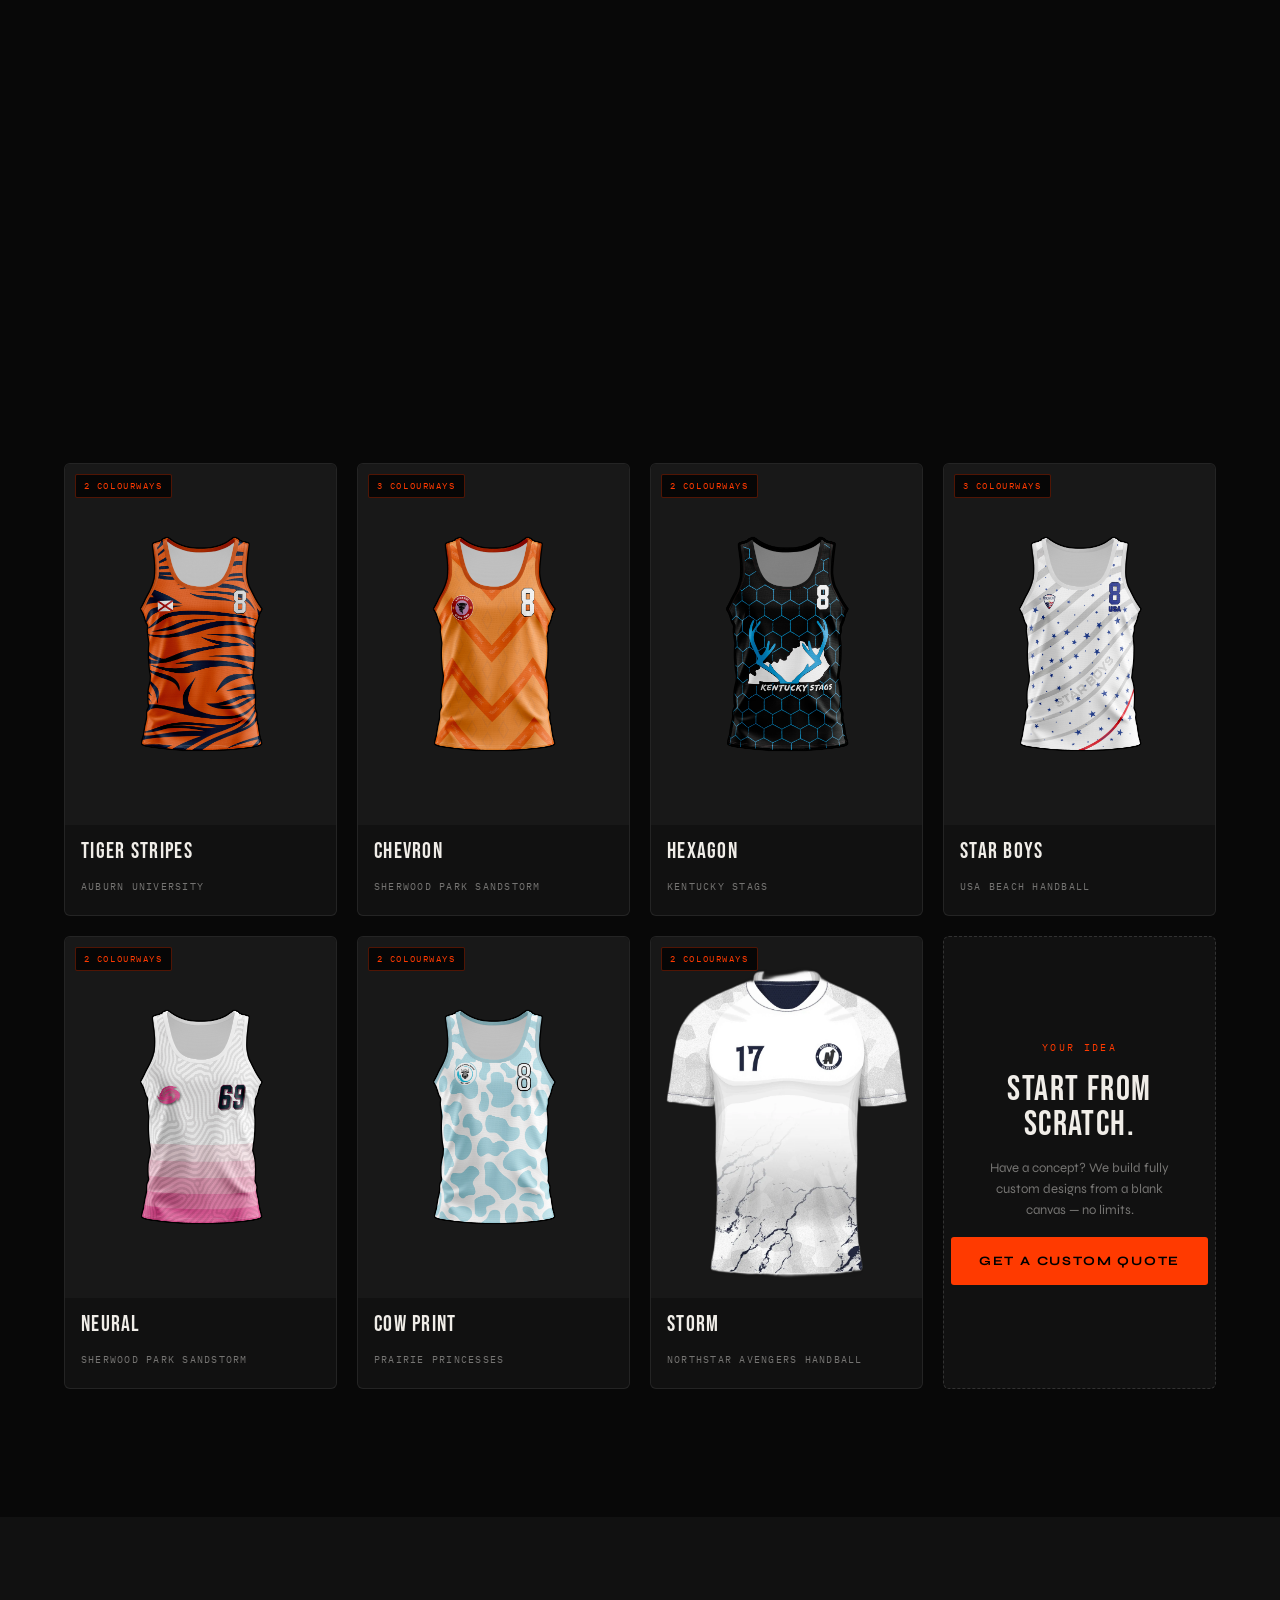
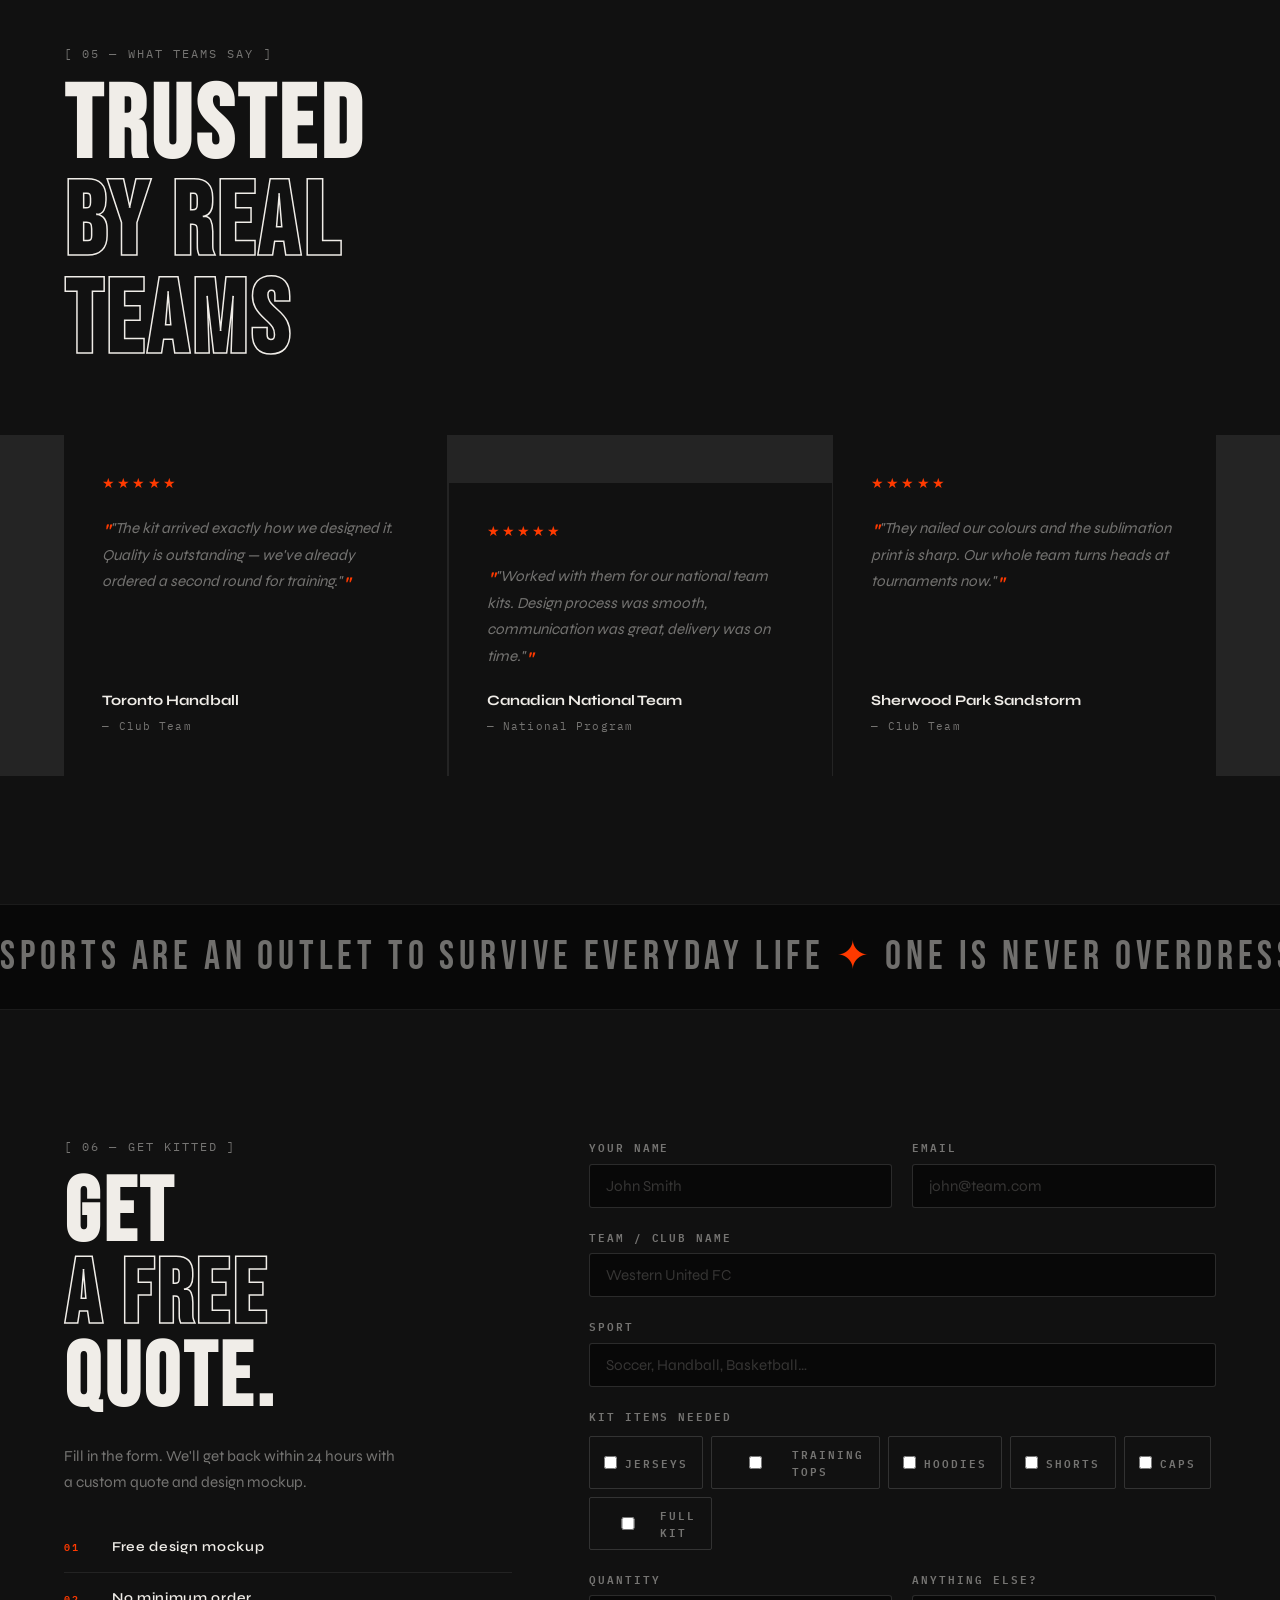
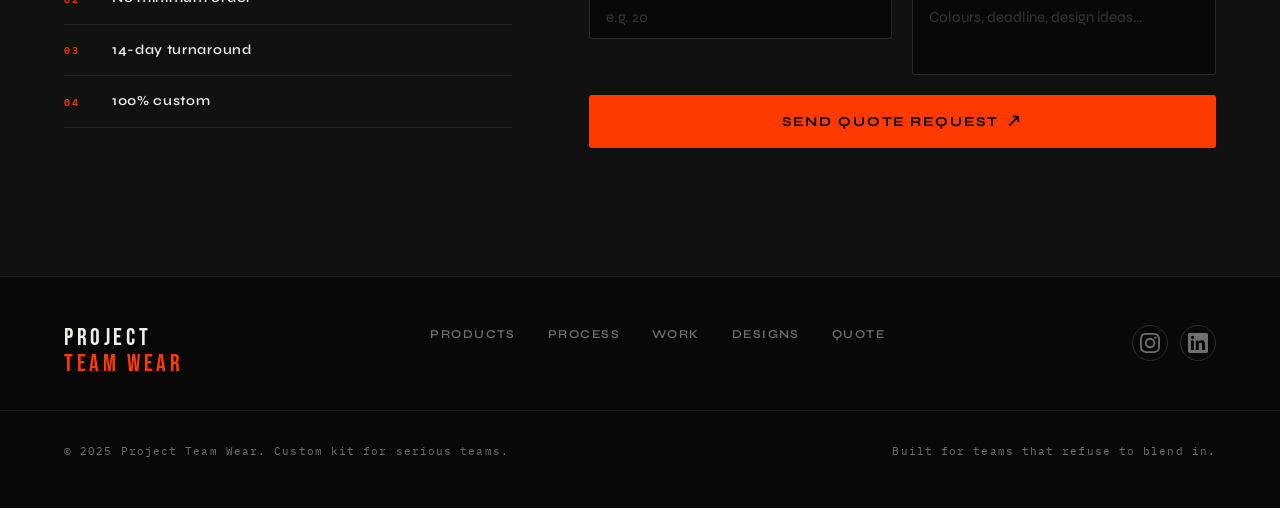
==== commit 18b49e3d: "Add 2 new action photos to Our Work section" ====
--- a/index.html
+++ b/index.html
@@ -302,6 +302,22 @@
              alt="Canadian National Beach Handball Team — player #33 Holloway throwing, custom hot-pink all-over print singlet" />
         <div class="work-photo-caption">
           <span class="mono work-team">Canadian National Team</span>
+          <span class="mono work-sport">Beach Handball</span>
+        </div>
+      </div>
+      <div class="work-photo" data-scroll-reveal>
+        <img src="static/media/work-3.webp"
+             alt="Beach handball player diving to score, custom PTW singlets, Twin Towns tournament" />
+        <div class="work-photo-caption">
+          <span class="mono work-team">Beach Handball</span>
+          <span class="mono work-sport">Tournament Action</span>
+        </div>
+      </div>
+      <div class="work-photo work-photo--offset" data-scroll-reveal>
+        <img src="static/media/work-4.webp"
+             alt="Sherwood Park Sandstorm player #9 in custom pink and black PTW singlet, beach handball" />
+        <div class="work-photo-caption">
+          <span class="mono work-team">Sherwood Park Sandstorm</span>
           <span class="mono work-sport">Beach Handball</span>
         </div>
       </div>
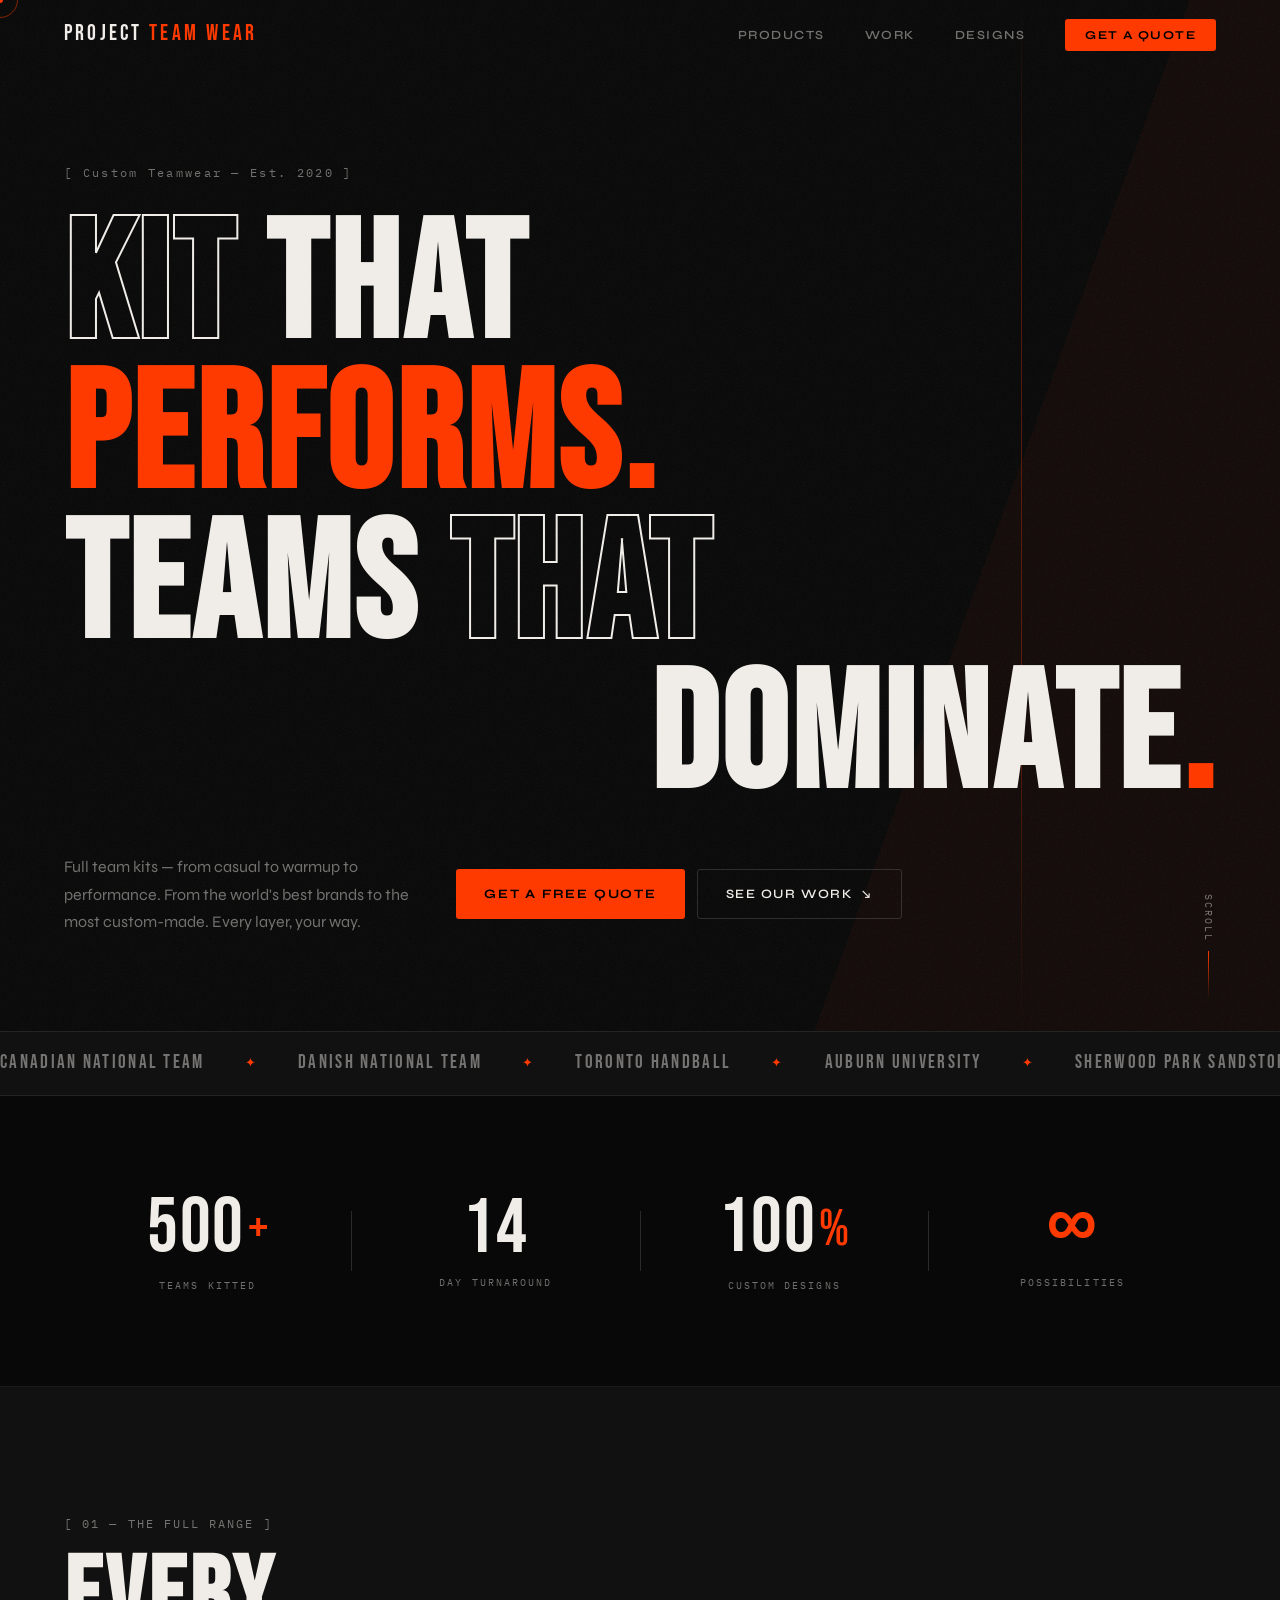
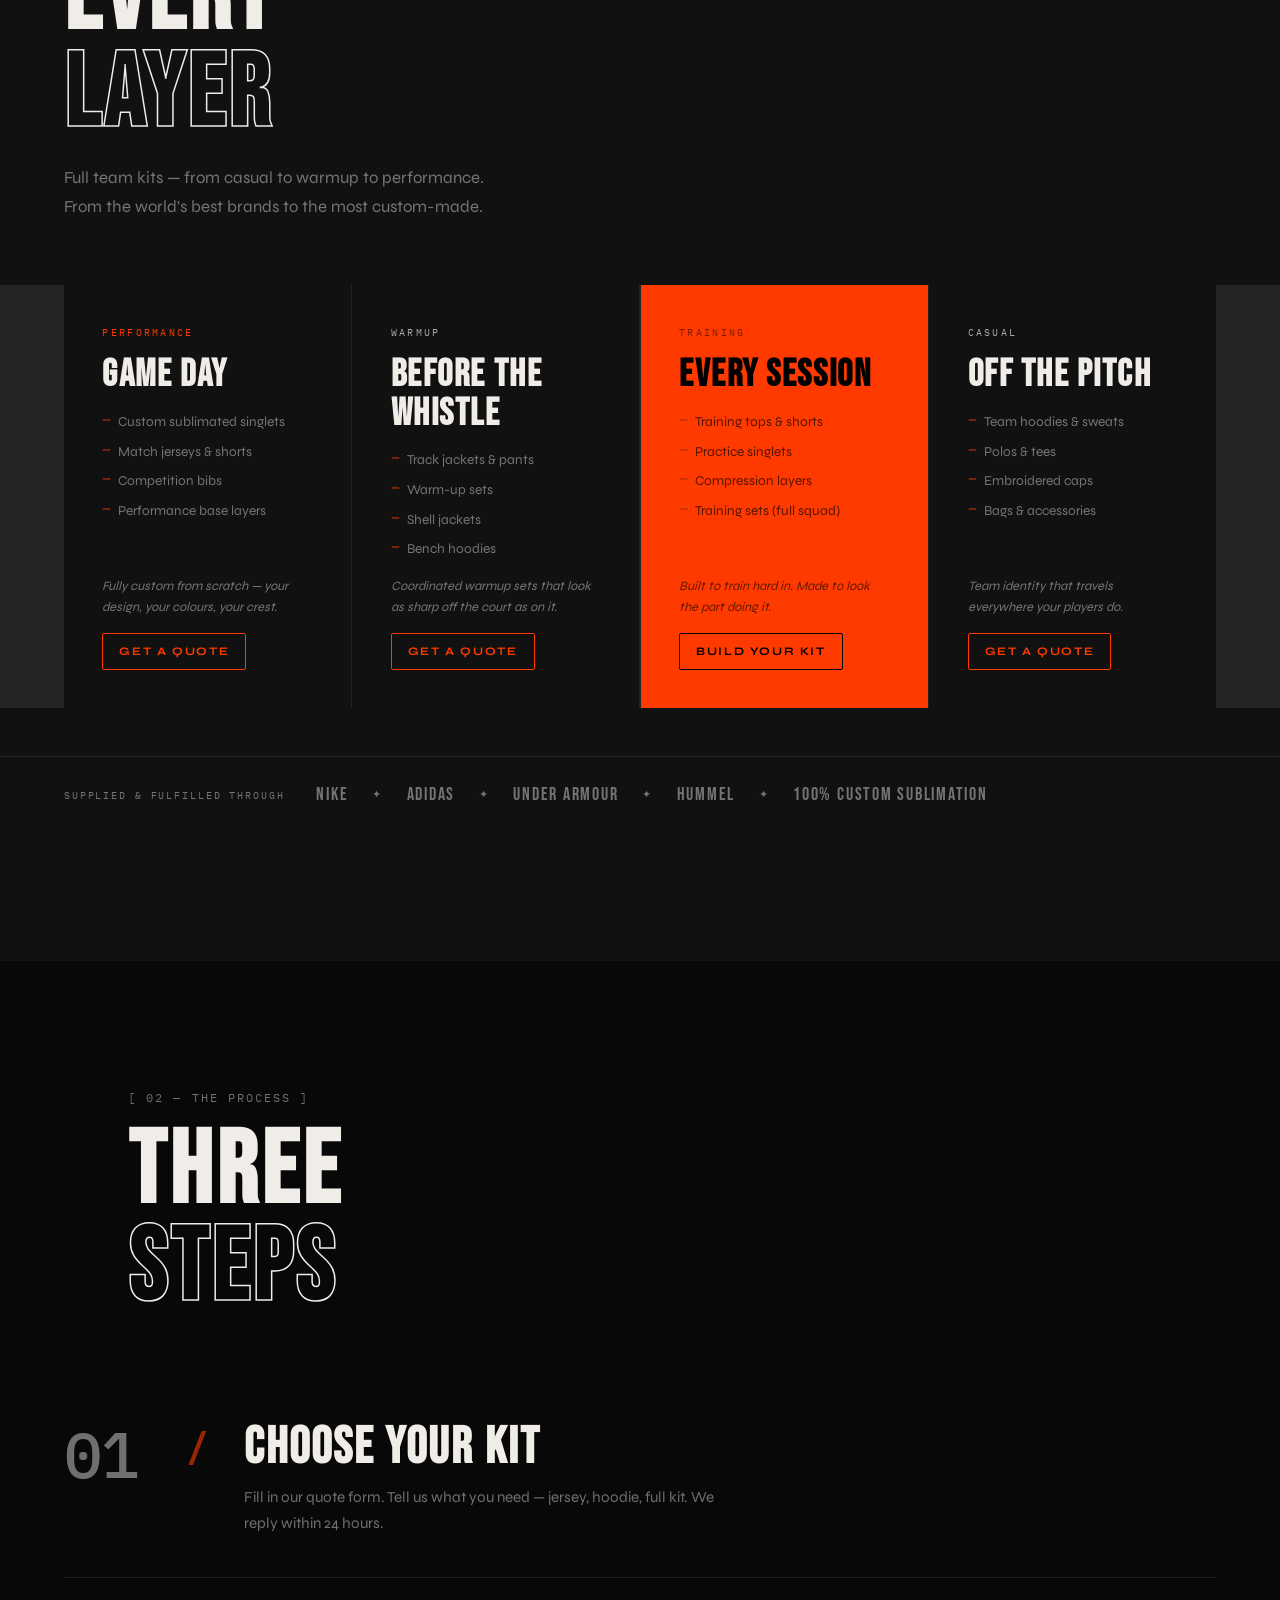
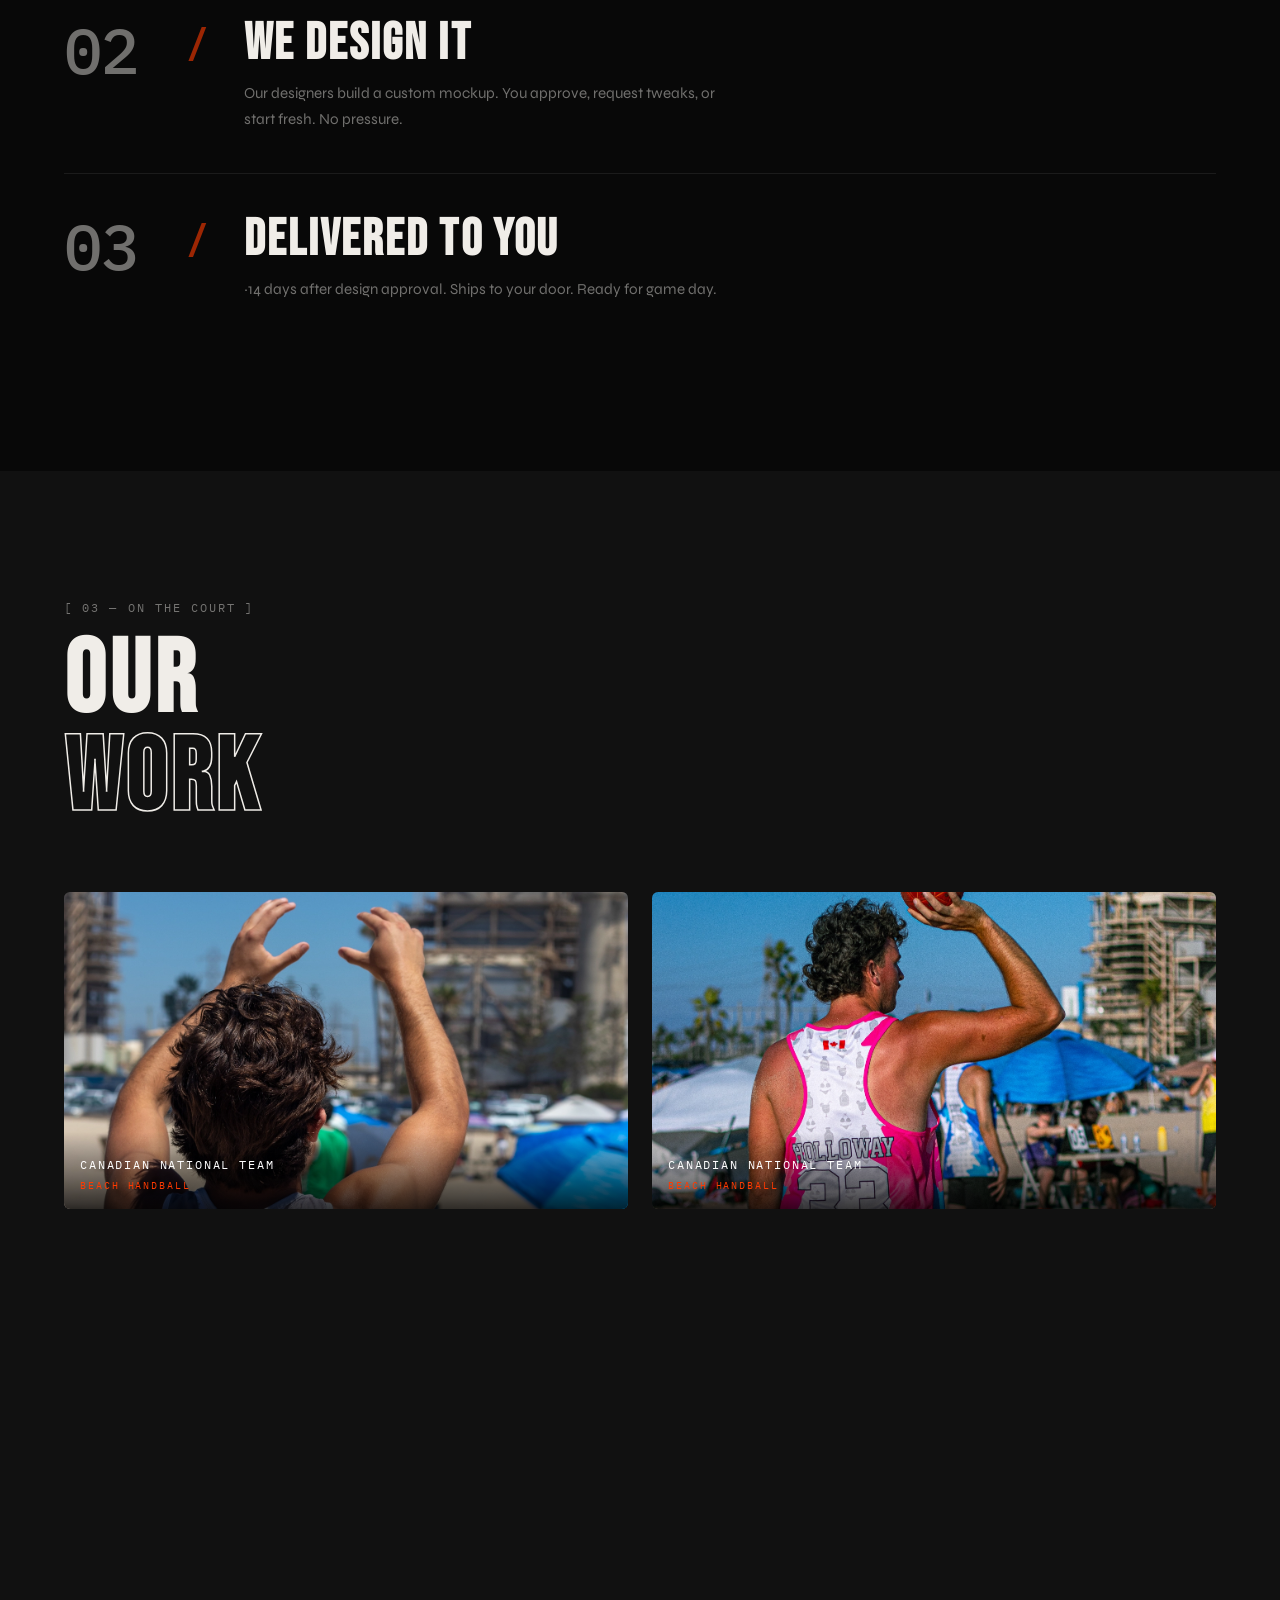
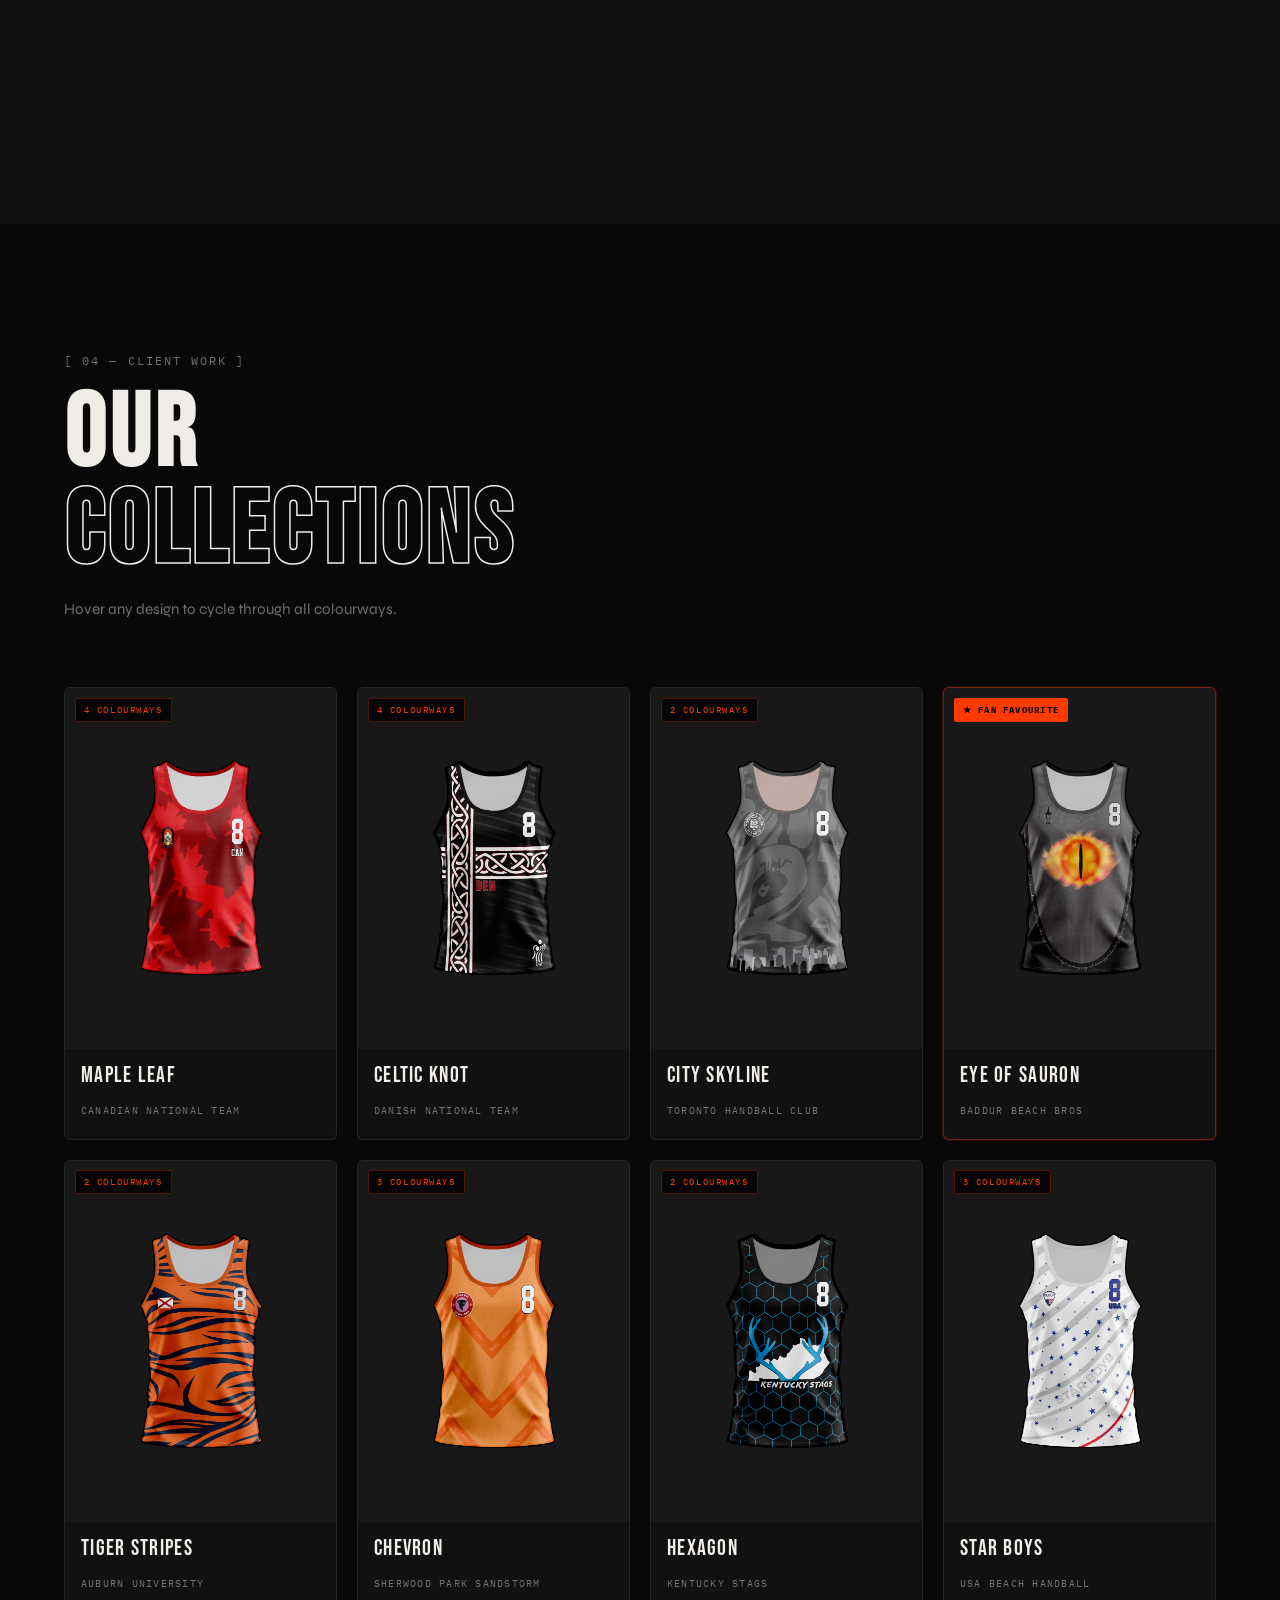
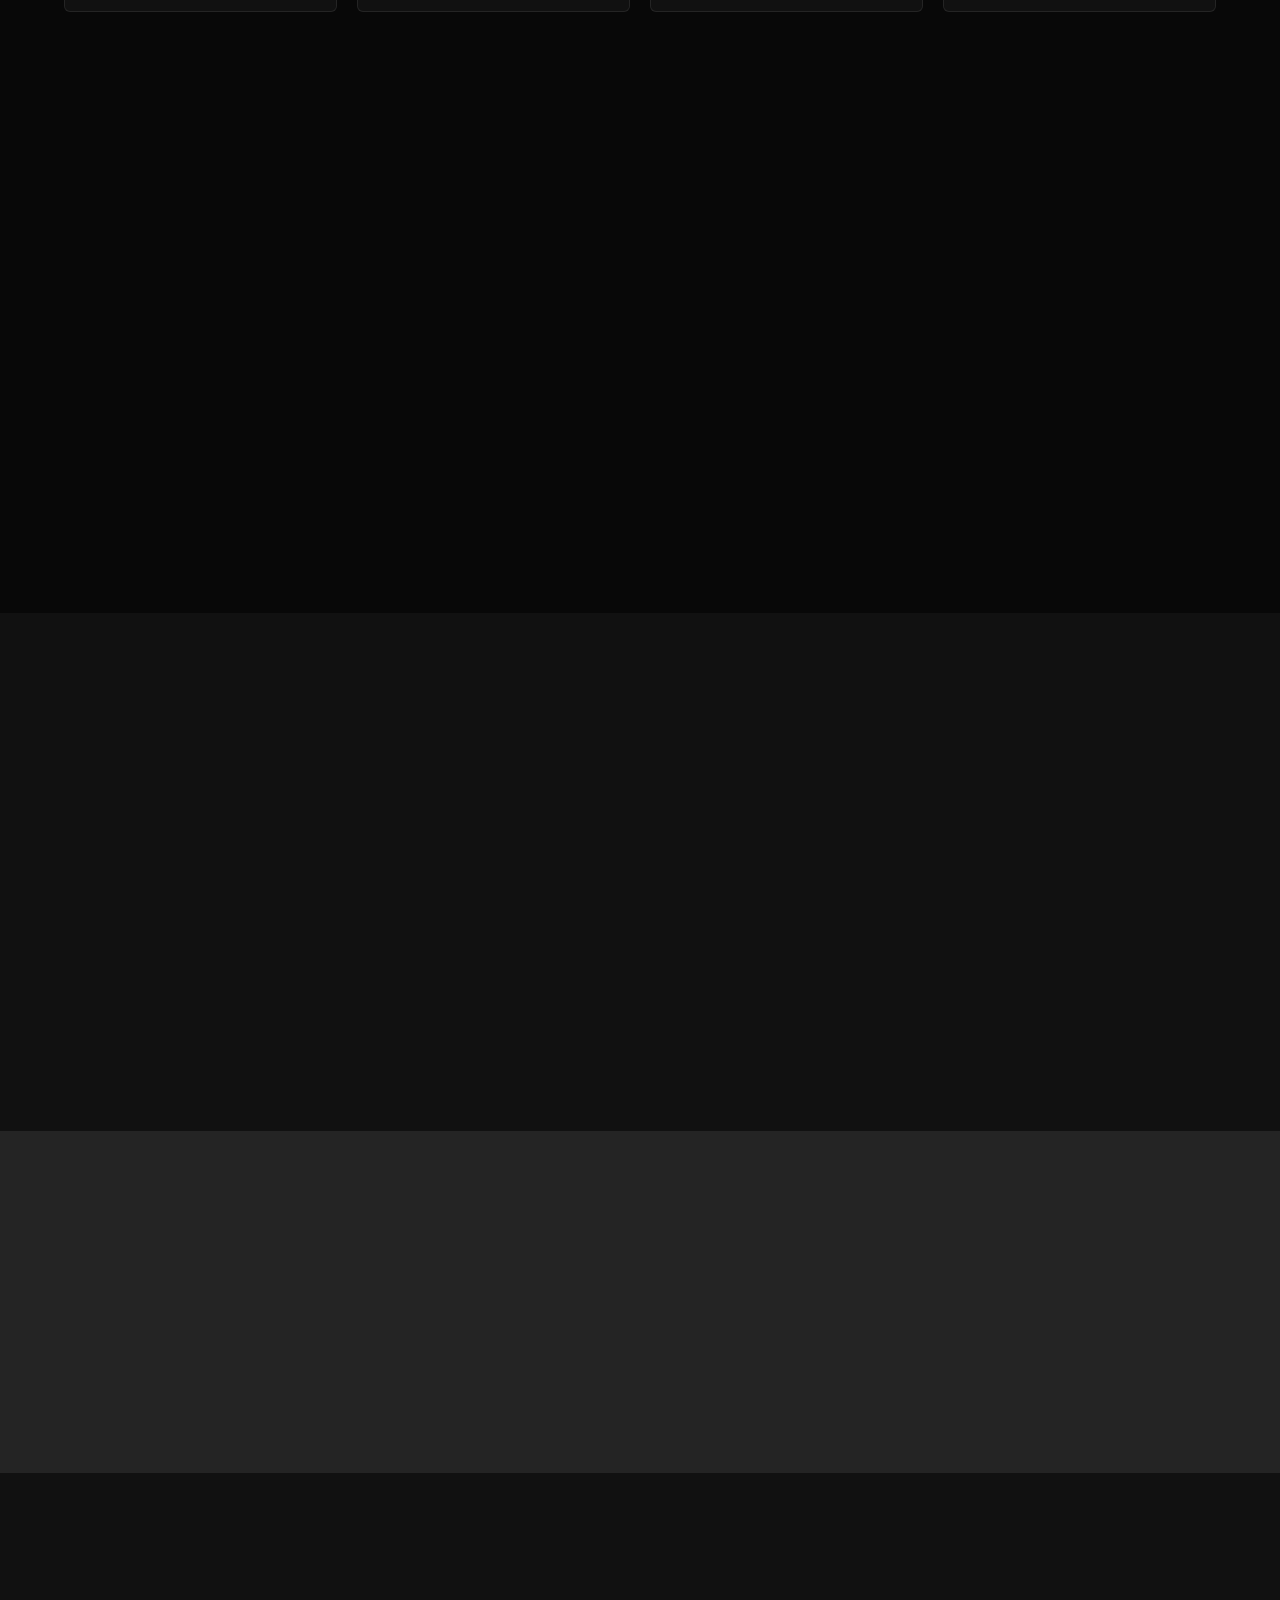
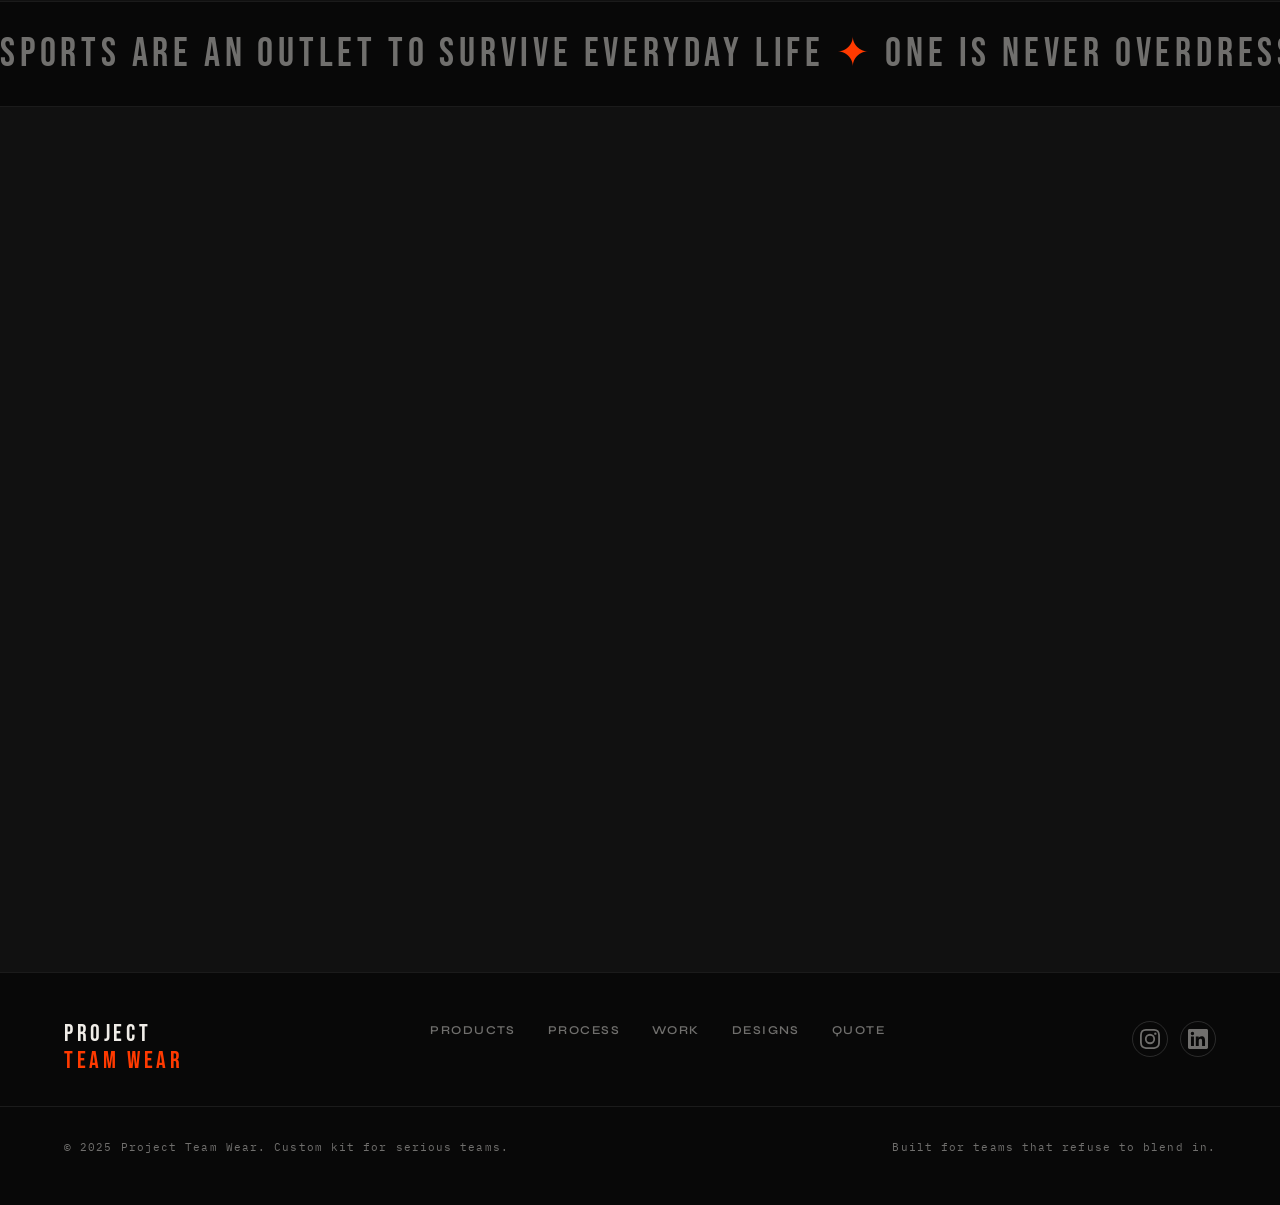
==== commit 719018b0: "Fix Our Work photo layout: landscape 16/9 crop with per-photo object-position" ====
--- a/index.html
+++ b/index.html
@@ -291,15 +291,17 @@
     <div class="work-feature-grid">
       <div class="work-photo" data-scroll-reveal>
         <img src="static/media/1.717a4c91188be0178ddd.webp"
-             alt="Canadian National Beach Handball Team — player #19 Serediak serving, custom white maple leaf sublimation singlet" />
+             alt="Canadian National Beach Handball Team — player #19 Serediak serving, custom white maple leaf sublimation singlet"
+             style="object-position: center 20%;" />
         <div class="work-photo-caption">
           <span class="mono work-team">Canadian National Team</span>
           <span class="mono work-sport">Beach Handball</span>
         </div>
       </div>
-      <div class="work-photo work-photo--offset" data-scroll-reveal>
+      <div class="work-photo" data-scroll-reveal>
         <img src="static/media/2.dcffcffe548e43a9d6e7.webp"
-             alt="Canadian National Beach Handball Team — player #33 Holloway throwing, custom hot-pink all-over print singlet" />
+             alt="Canadian National Beach Handball Team — player #33 Holloway throwing, custom hot-pink all-over print singlet"
+             style="object-position: center 25%;" />
         <div class="work-photo-caption">
           <span class="mono work-team">Canadian National Team</span>
           <span class="mono work-sport">Beach Handball</span>
@@ -307,15 +309,17 @@
       </div>
       <div class="work-photo" data-scroll-reveal>
         <img src="static/media/work-3.webp"
-             alt="Beach handball player diving to score, custom PTW singlets, Twin Towns tournament" />
+             alt="Beach handball player diving to score, custom PTW singlets, Twin Towns tournament"
+             style="object-position: 35% center;" />
         <div class="work-photo-caption">
           <span class="mono work-team">Beach Handball</span>
           <span class="mono work-sport">Tournament Action</span>
         </div>
       </div>
-      <div class="work-photo work-photo--offset" data-scroll-reveal>
+      <div class="work-photo" data-scroll-reveal>
         <img src="static/media/work-4.webp"
-             alt="Sherwood Park Sandstorm player #9 in custom pink and black PTW singlet, beach handball" />
+             alt="Sherwood Park Sandstorm player #9 in custom pink and black PTW singlet, beach handball"
+             style="object-position: 60% center;" />
         <div class="work-photo-caption">
           <span class="mono work-team">Sherwood Park Sandstorm</span>
           <span class="mono work-sport">Beach Handball</span>
--- a/style.css
+++ b/style.css
@@ -938,6 +938,13 @@
   align-items: start;
 }
 
+/* With 4+ landscape photos, drop to single column on large screens for full-bleed impact */
+@media (min-width: 900px) {
+  .work-feature-grid {
+    grid-template-columns: 1fr 1fr;
+  }
+}
+
 .work-photo {
   position: relative;
   border-radius: 6px;
@@ -950,7 +957,8 @@
   width: 100%;
   display: block;
   object-fit: cover;
-  aspect-ratio: 4/5;
+  aspect-ratio: 16/9;
+  object-position: center center;
   transition: transform 0.6s var(--ease-out-expo);
 }
 
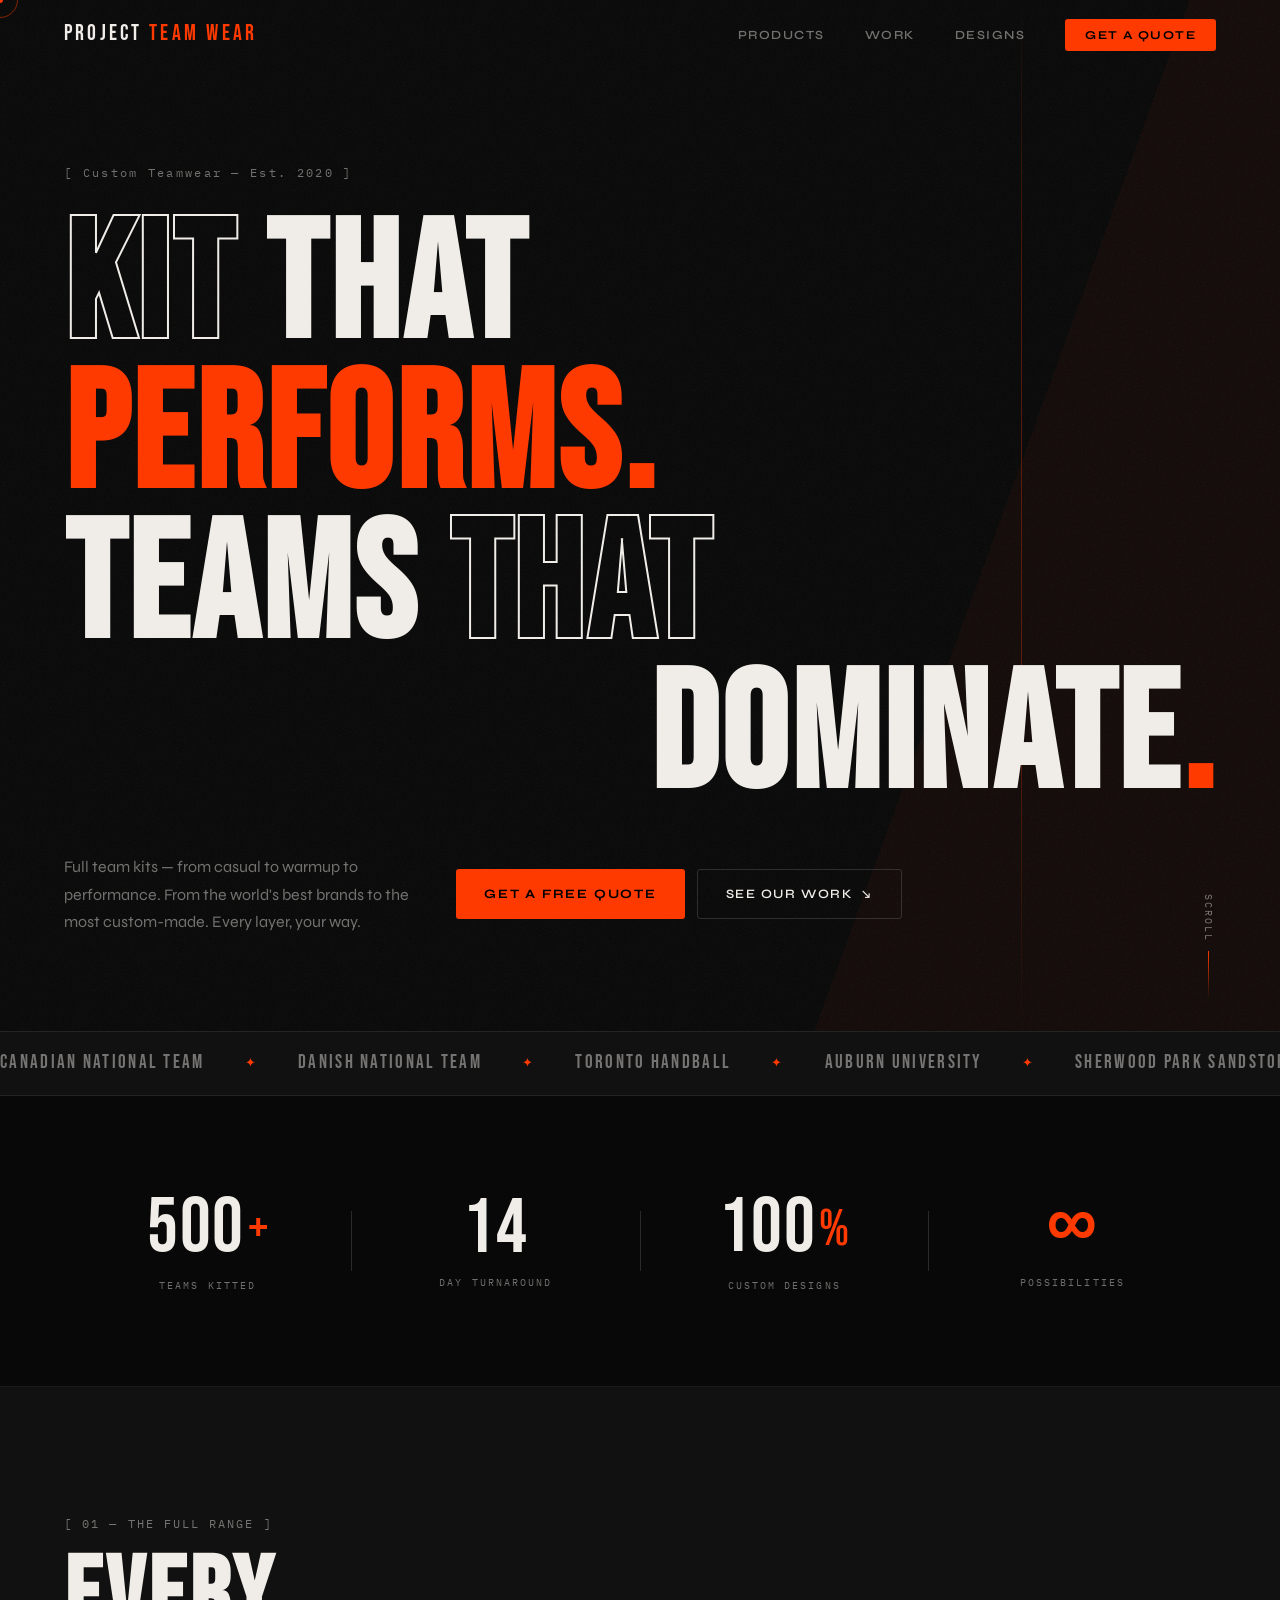
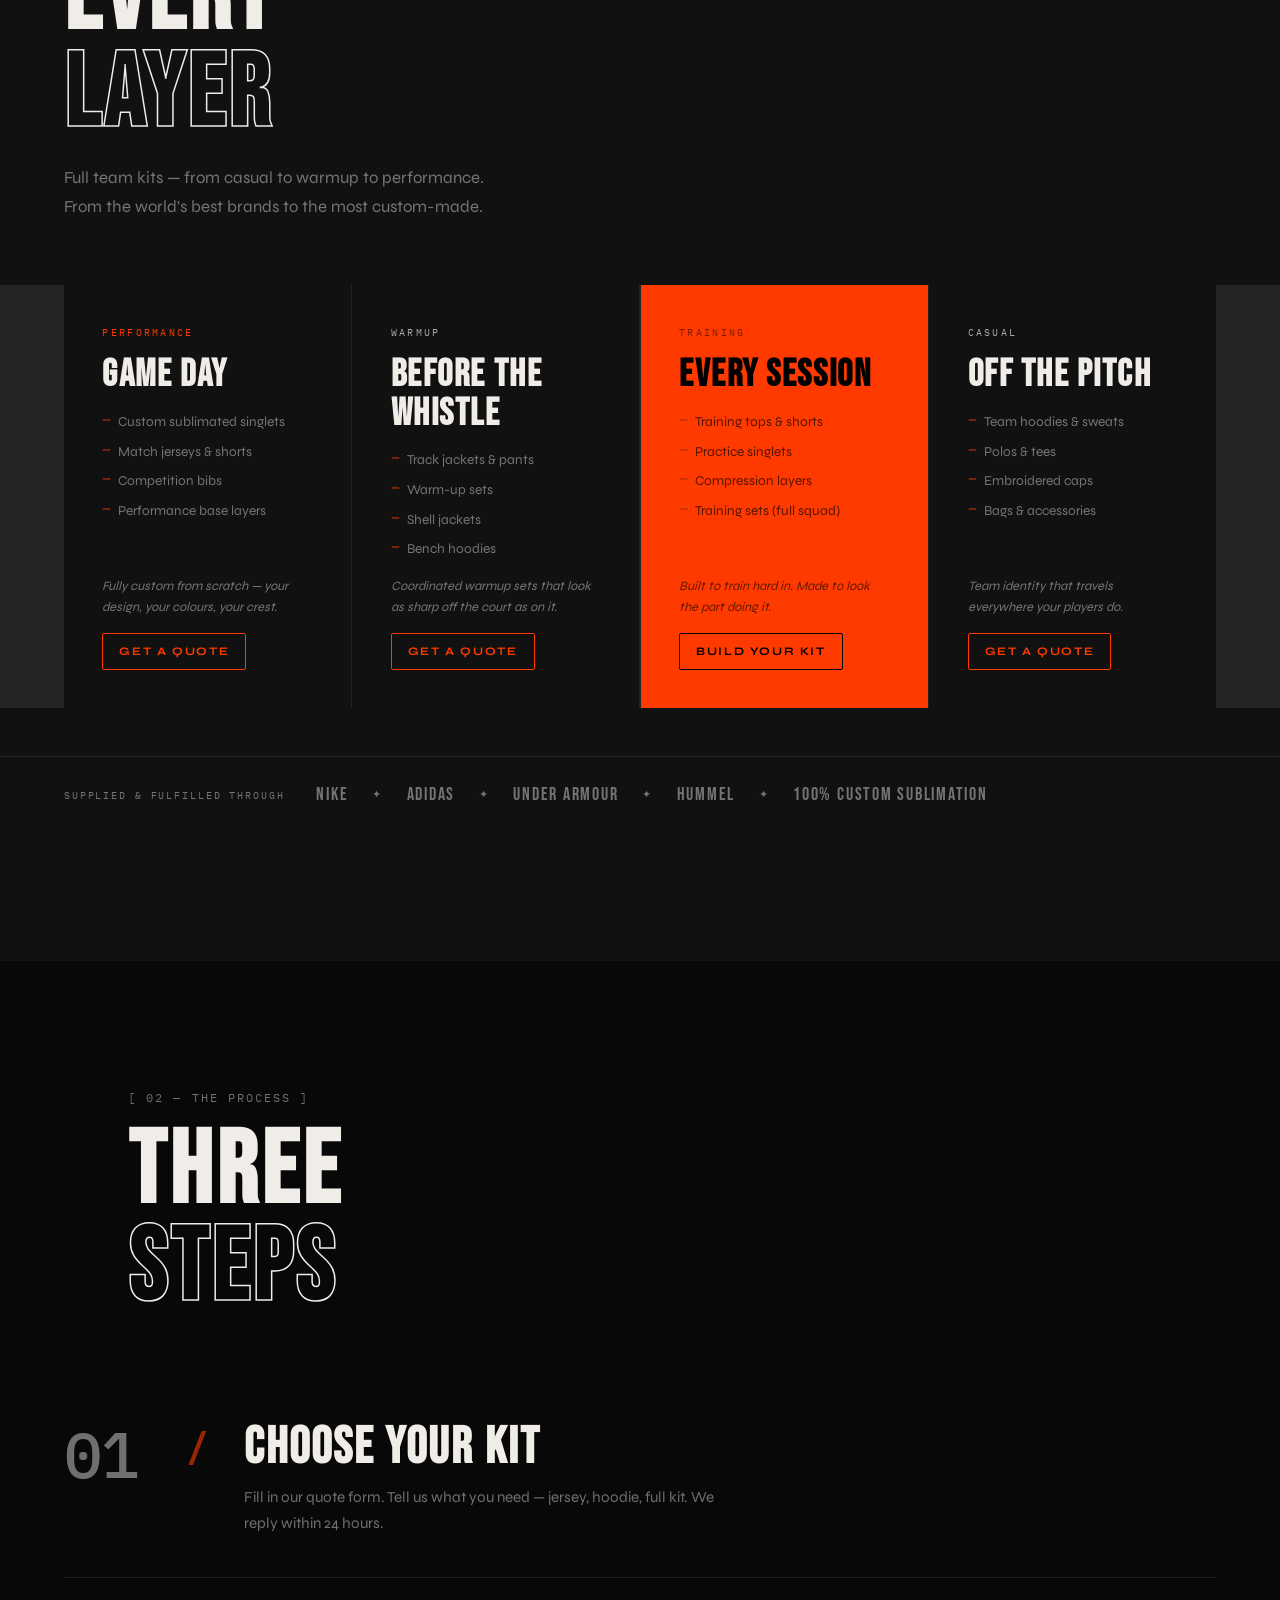
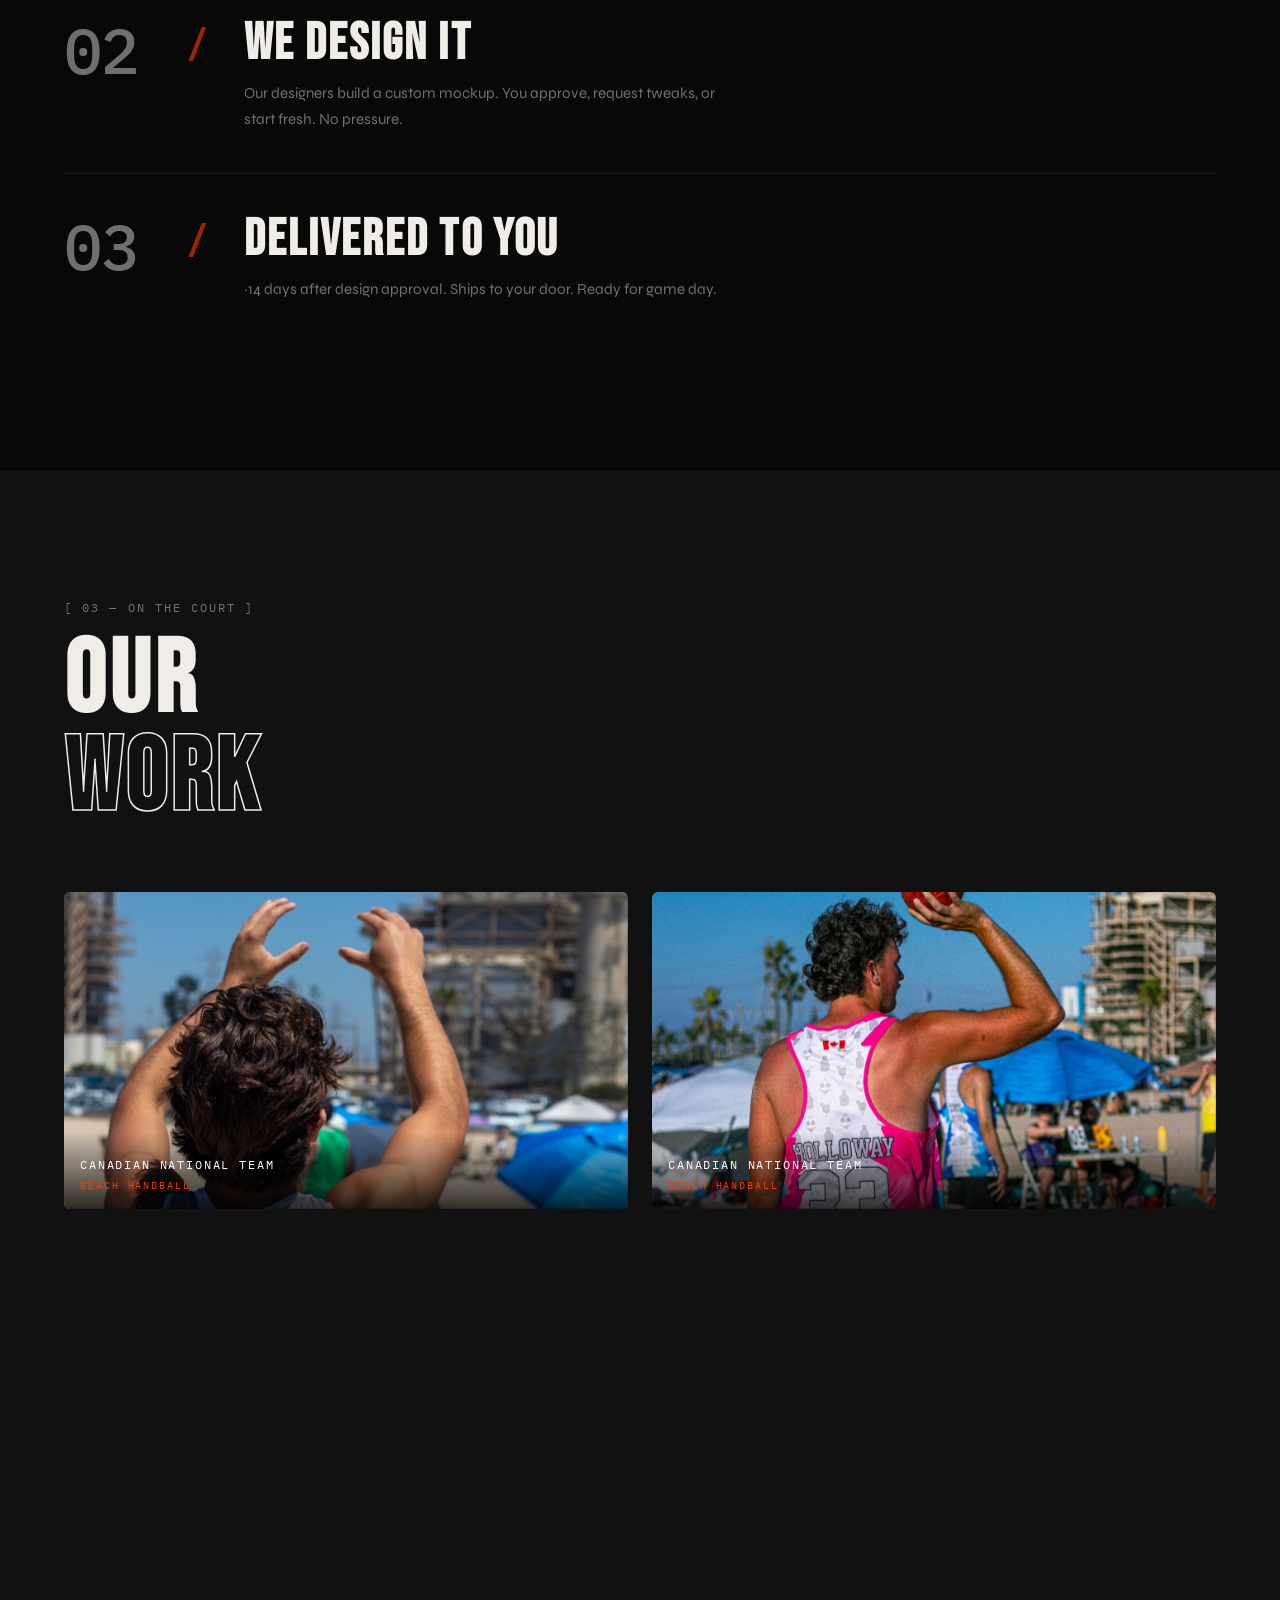
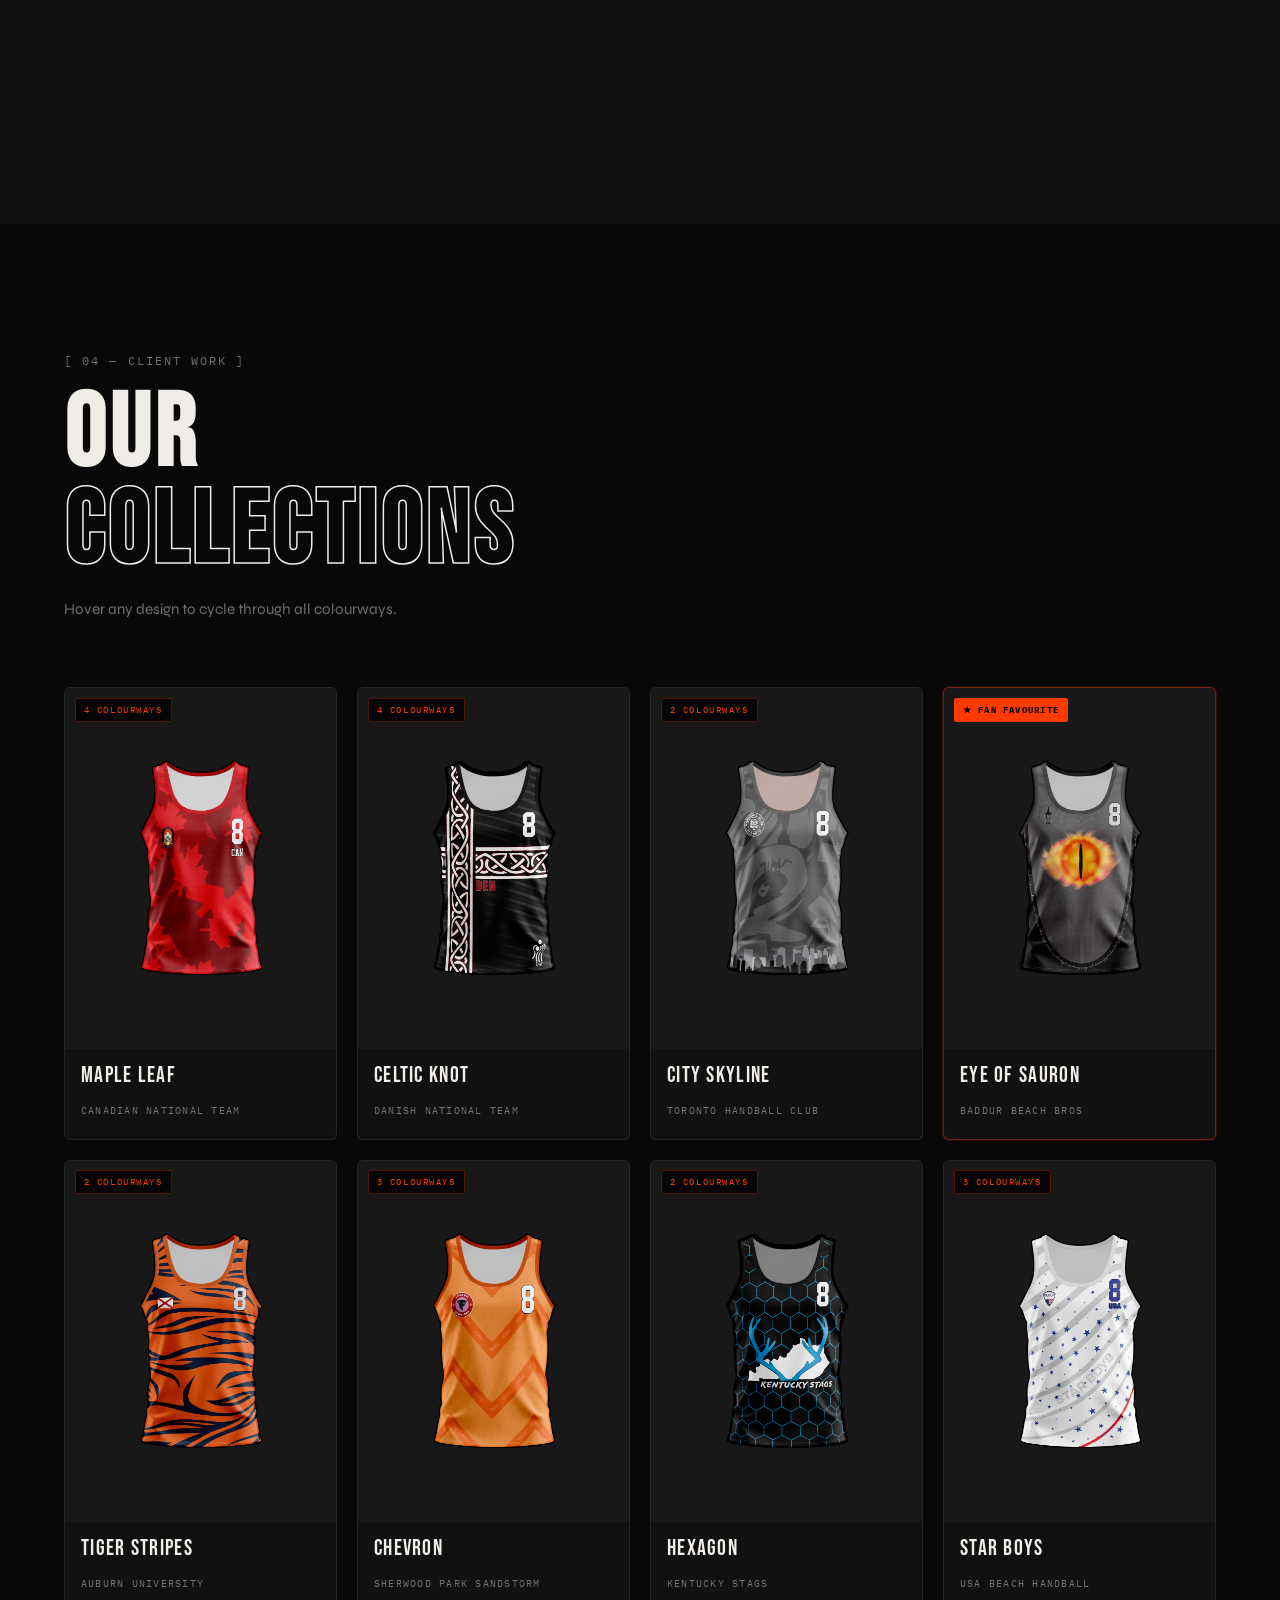
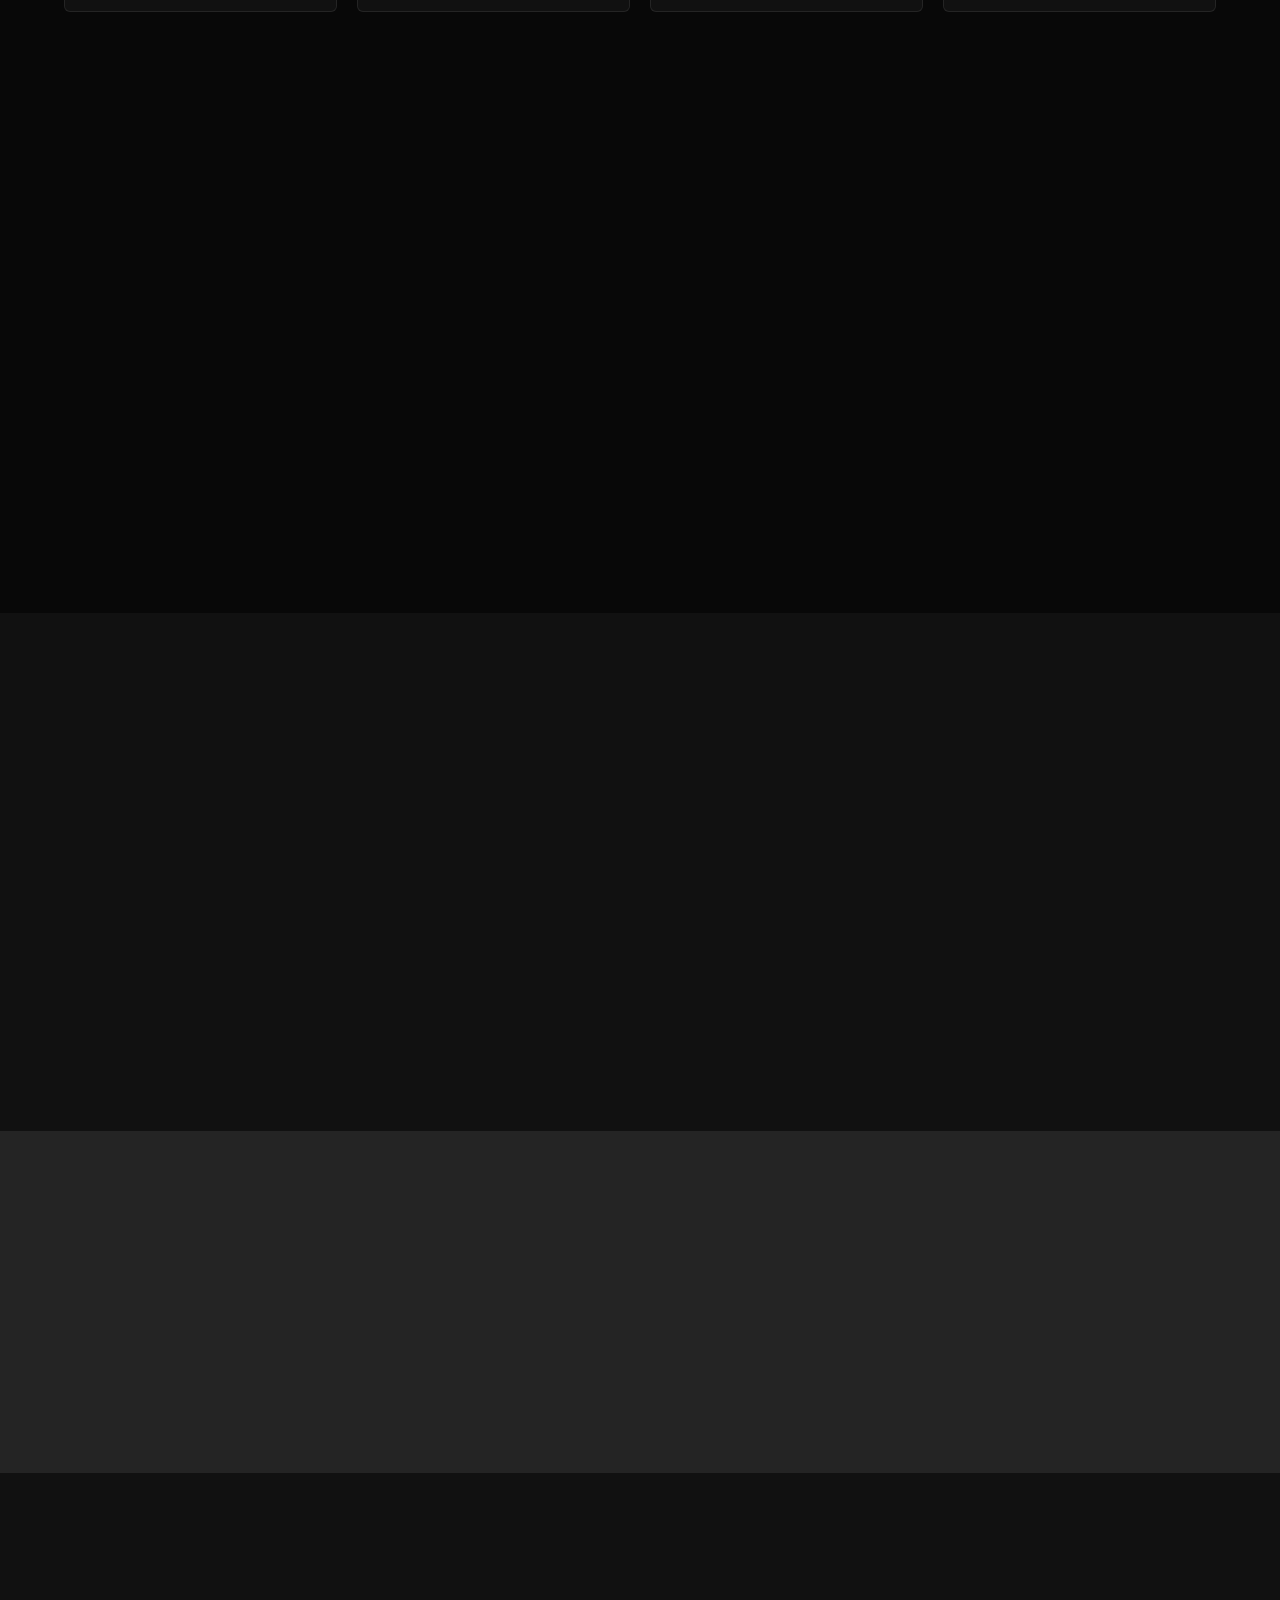
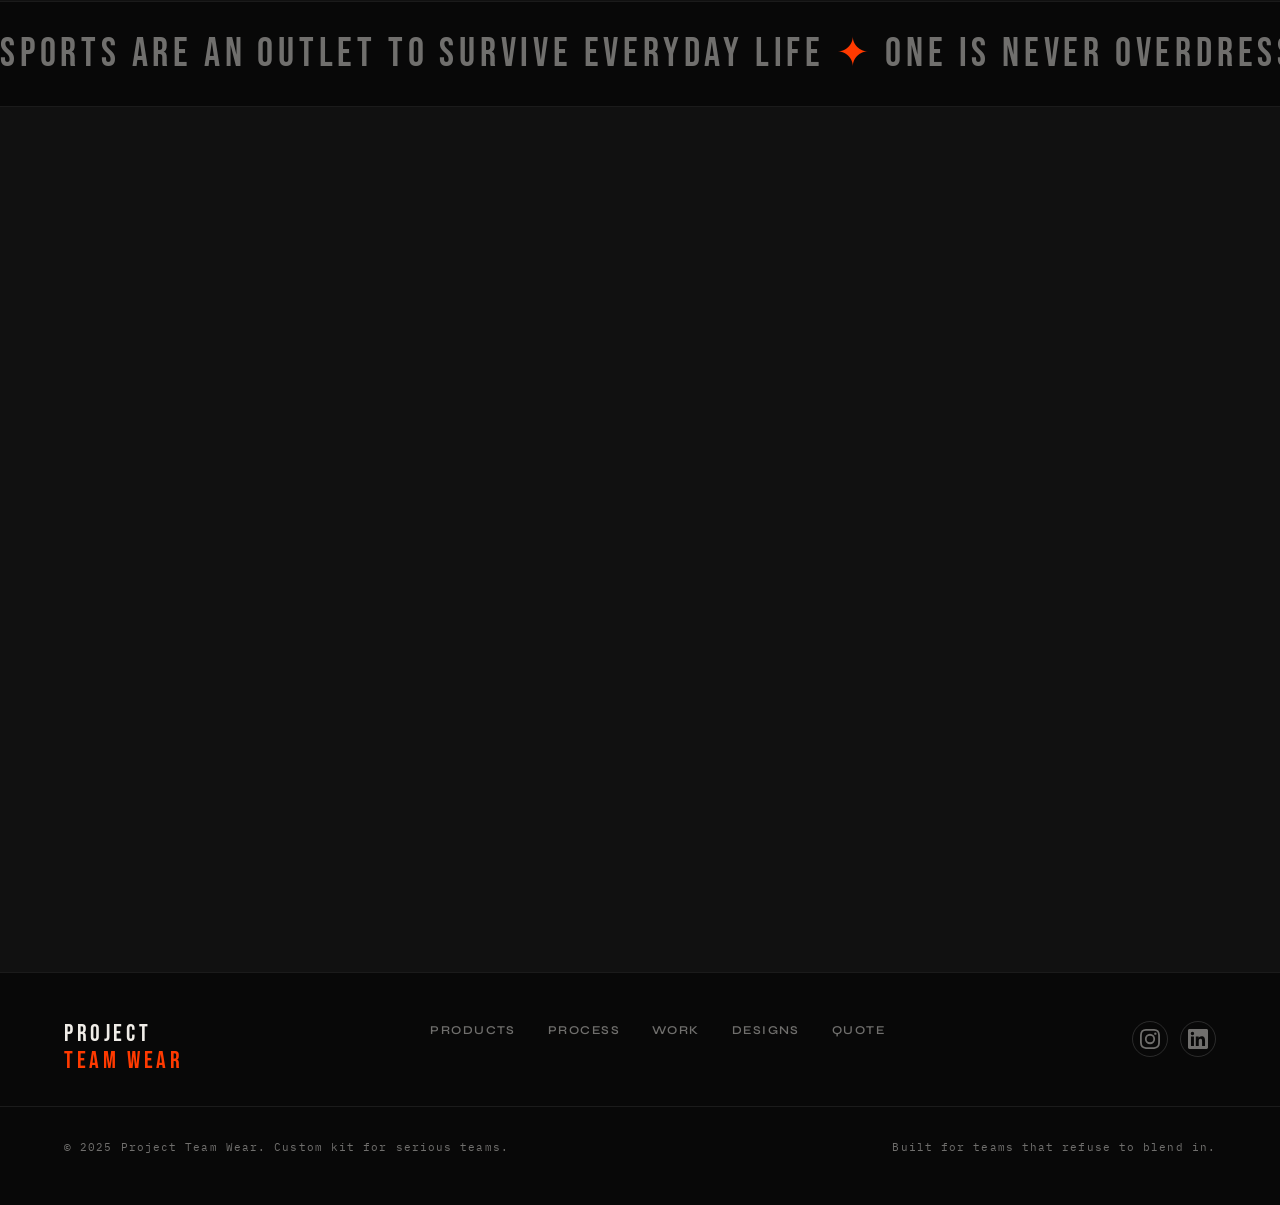
==== commit 61da7870: "Fix photo framing + add Ken Burns dynamic pan animation to Our Work" ====
--- a/index.html
+++ b/index.html
@@ -309,8 +309,8 @@
       </div>
       <div class="work-photo" data-scroll-reveal>
         <img src="static/media/work-3.webp"
-             alt="Beach handball player diving to score, custom PTW singlets, Twin Towns tournament"
-             style="object-position: 35% center;" />
+             alt="Goalie #99 defending goal, beach handball, Twin Towns tournament"
+             style="object-position: 75% 40%;" />
         <div class="work-photo-caption">
           <span class="mono work-team">Beach Handball</span>
           <span class="mono work-sport">Tournament Action</span>
@@ -319,7 +319,7 @@
       <div class="work-photo" data-scroll-reveal>
         <img src="static/media/work-4.webp"
              alt="Sherwood Park Sandstorm player #9 in custom pink and black PTW singlet, beach handball"
-             style="object-position: 60% center;" />
+             style="object-position: 62% 15%;" />
         <div class="work-photo-caption">
           <span class="mono work-team">Sherwood Park Sandstorm</span>
           <span class="mono work-sport">Beach Handball</span>
--- a/style.css
+++ b/style.css
@@ -953,16 +953,33 @@
   cursor: none;
 }
 
+@keyframes ken-burns-right {
+  0%   { transform: scale(1.08) translate(-2%, 1%); }
+  100% { transform: scale(1.12) translate(2%, -1%); }
+}
+@keyframes ken-burns-left {
+  0%   { transform: scale(1.12) translate(2%, -1%); }
+  100% { transform: scale(1.08) translate(-2%, 1%); }
+}
+
 .work-photo img {
   width: 100%;
   display: block;
   object-fit: cover;
   aspect-ratio: 16/9;
   object-position: center center;
-  transition: transform 0.6s var(--ease-out-expo);
-}
-
-.work-photo:hover img { transform: scale(1.04); }
+  animation: ken-burns-right 14s ease-in-out infinite alternate;
+  will-change: transform;
+}
+
+.work-photo:nth-child(even) img {
+  animation-name: ken-burns-left;
+  animation-delay: -7s;
+}
+
+.work-photo:hover img {
+  animation-play-state: paused;
+}
 
 /* Second photo sits lower for editorial offset feel */
 .work-photo--offset { margin-top: 4rem; }
